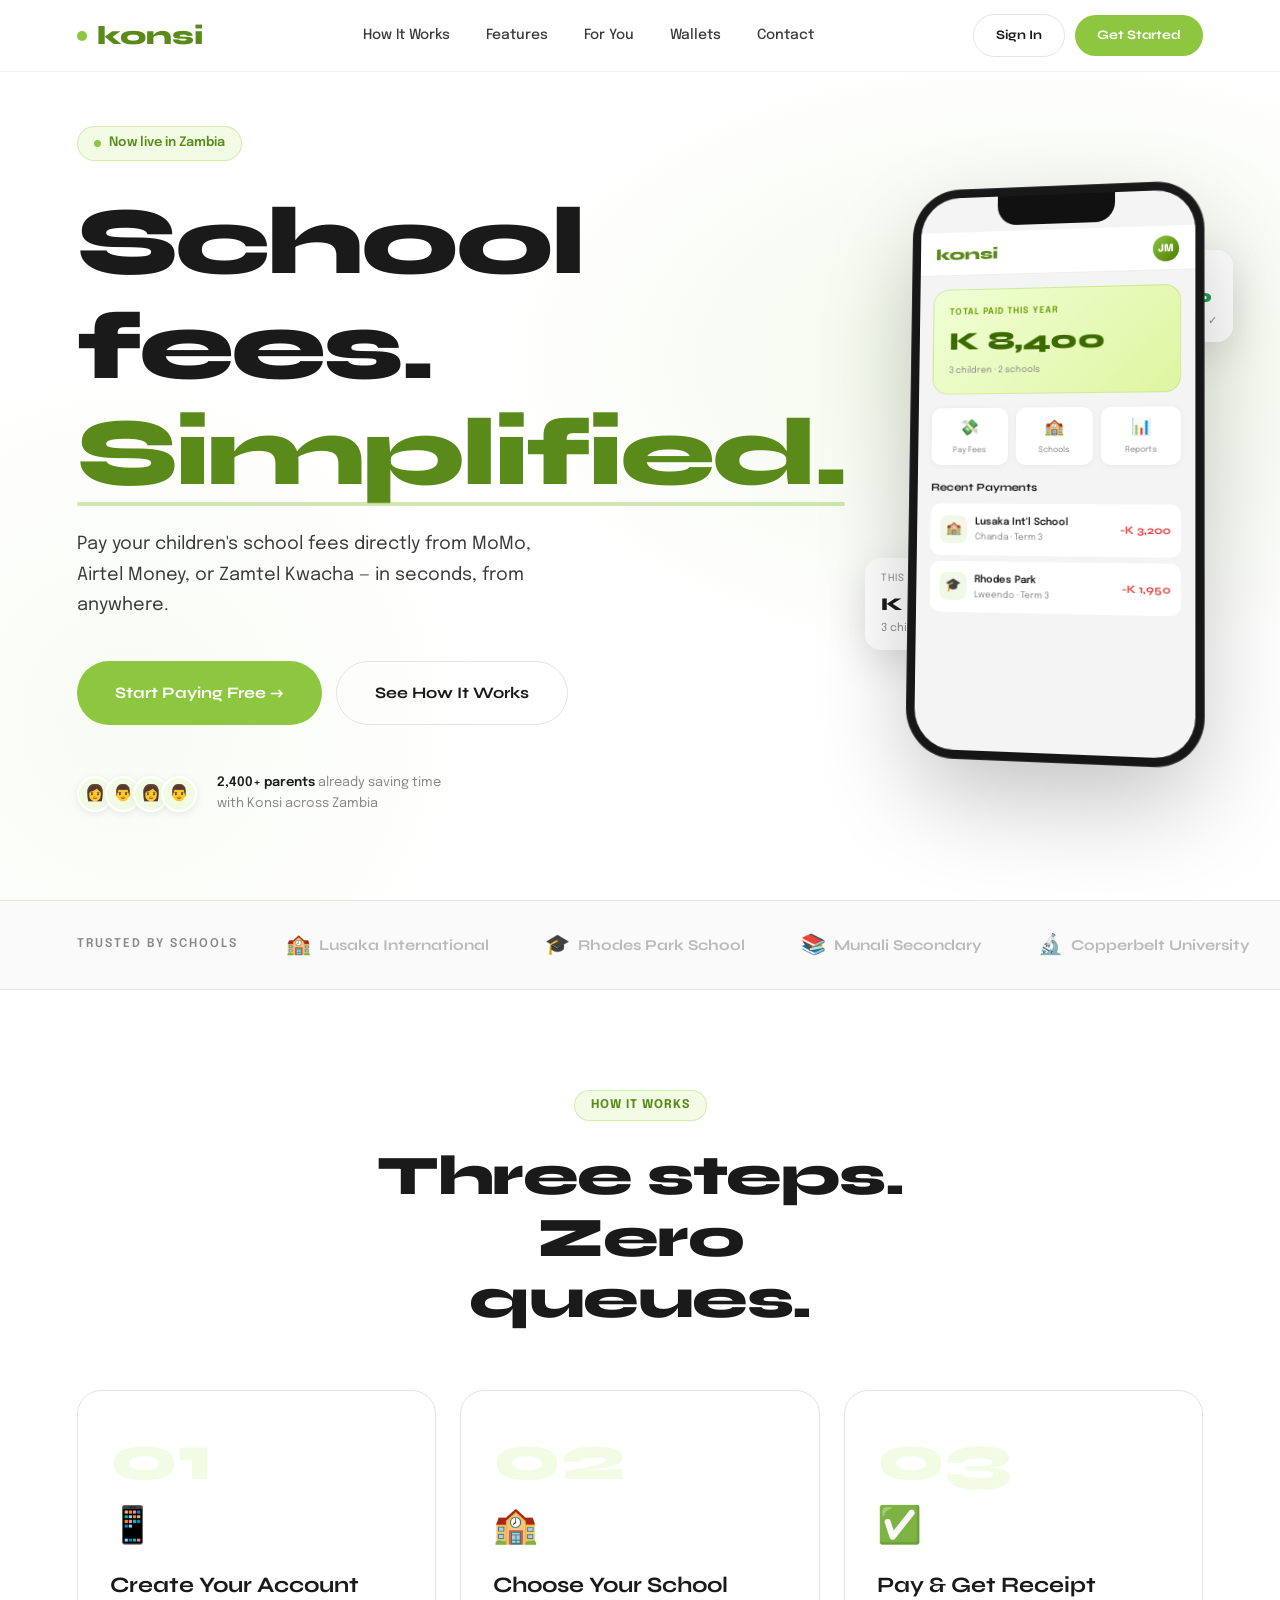
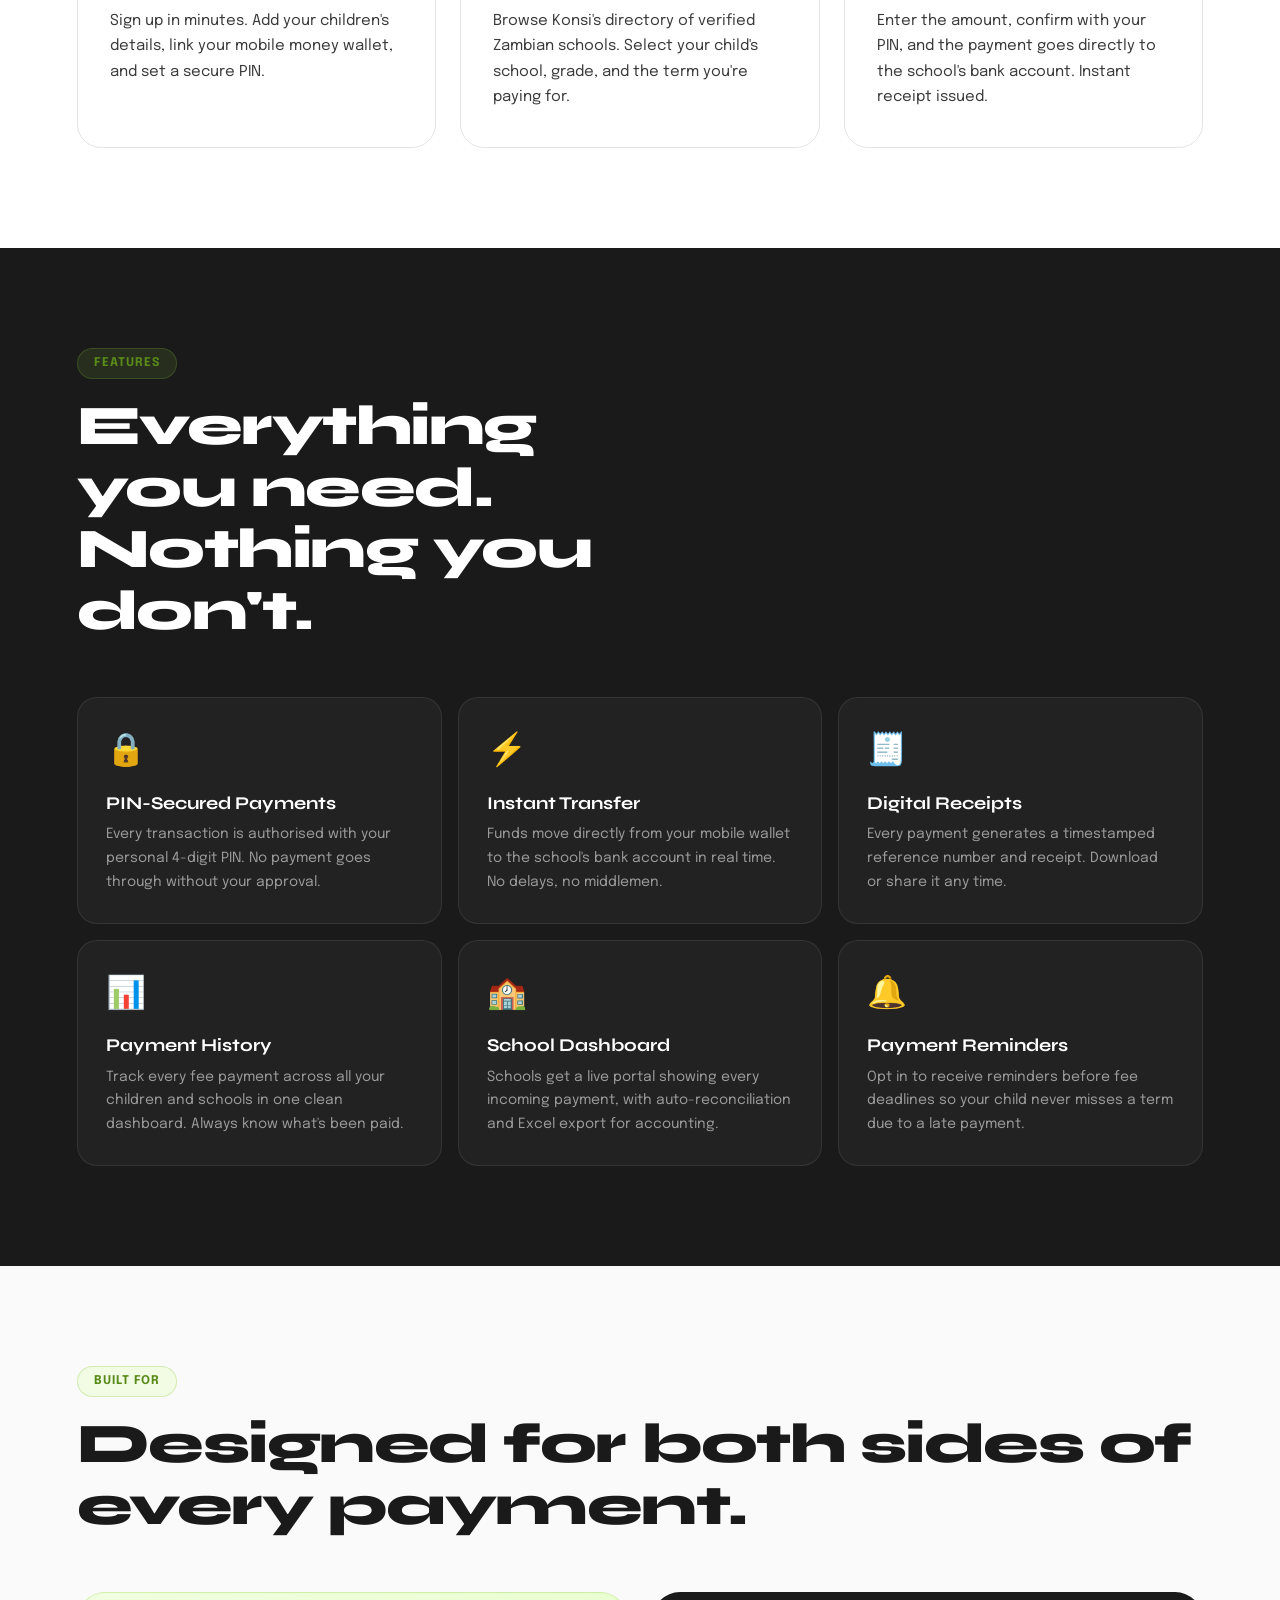
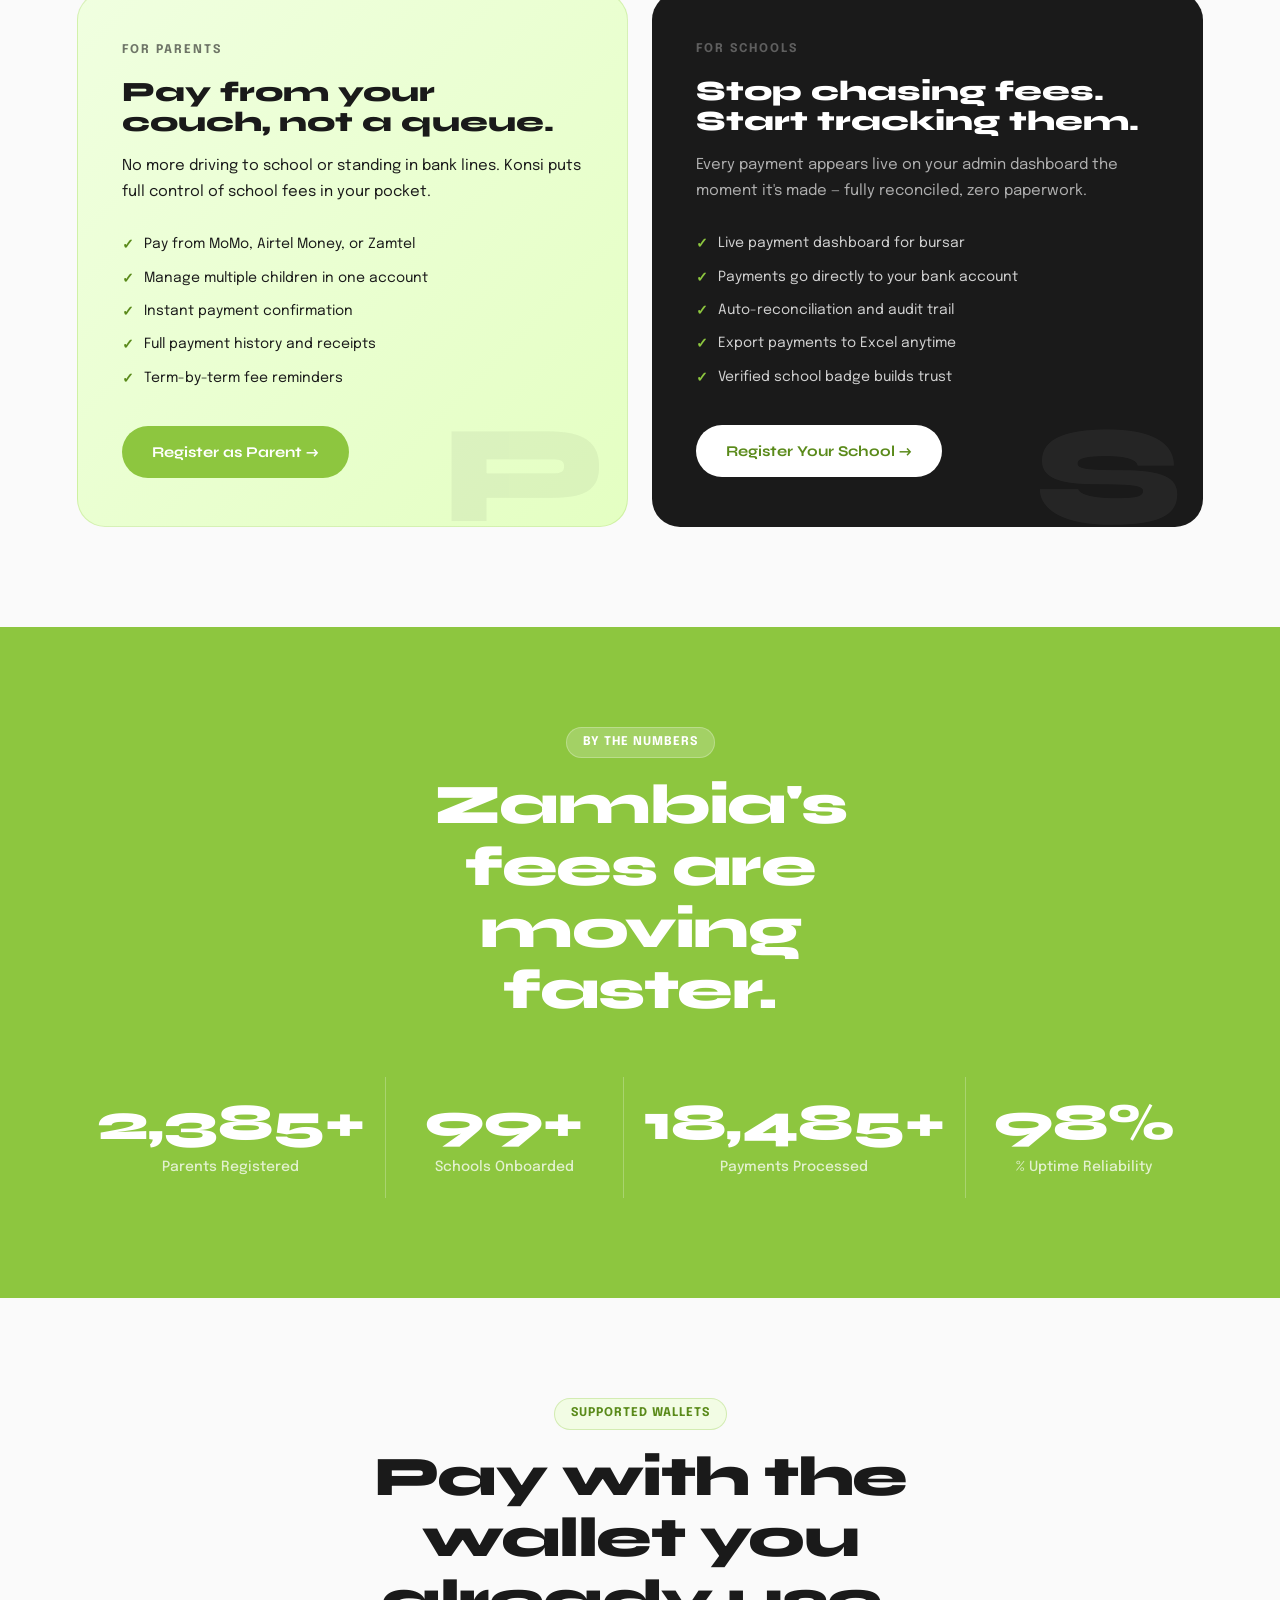
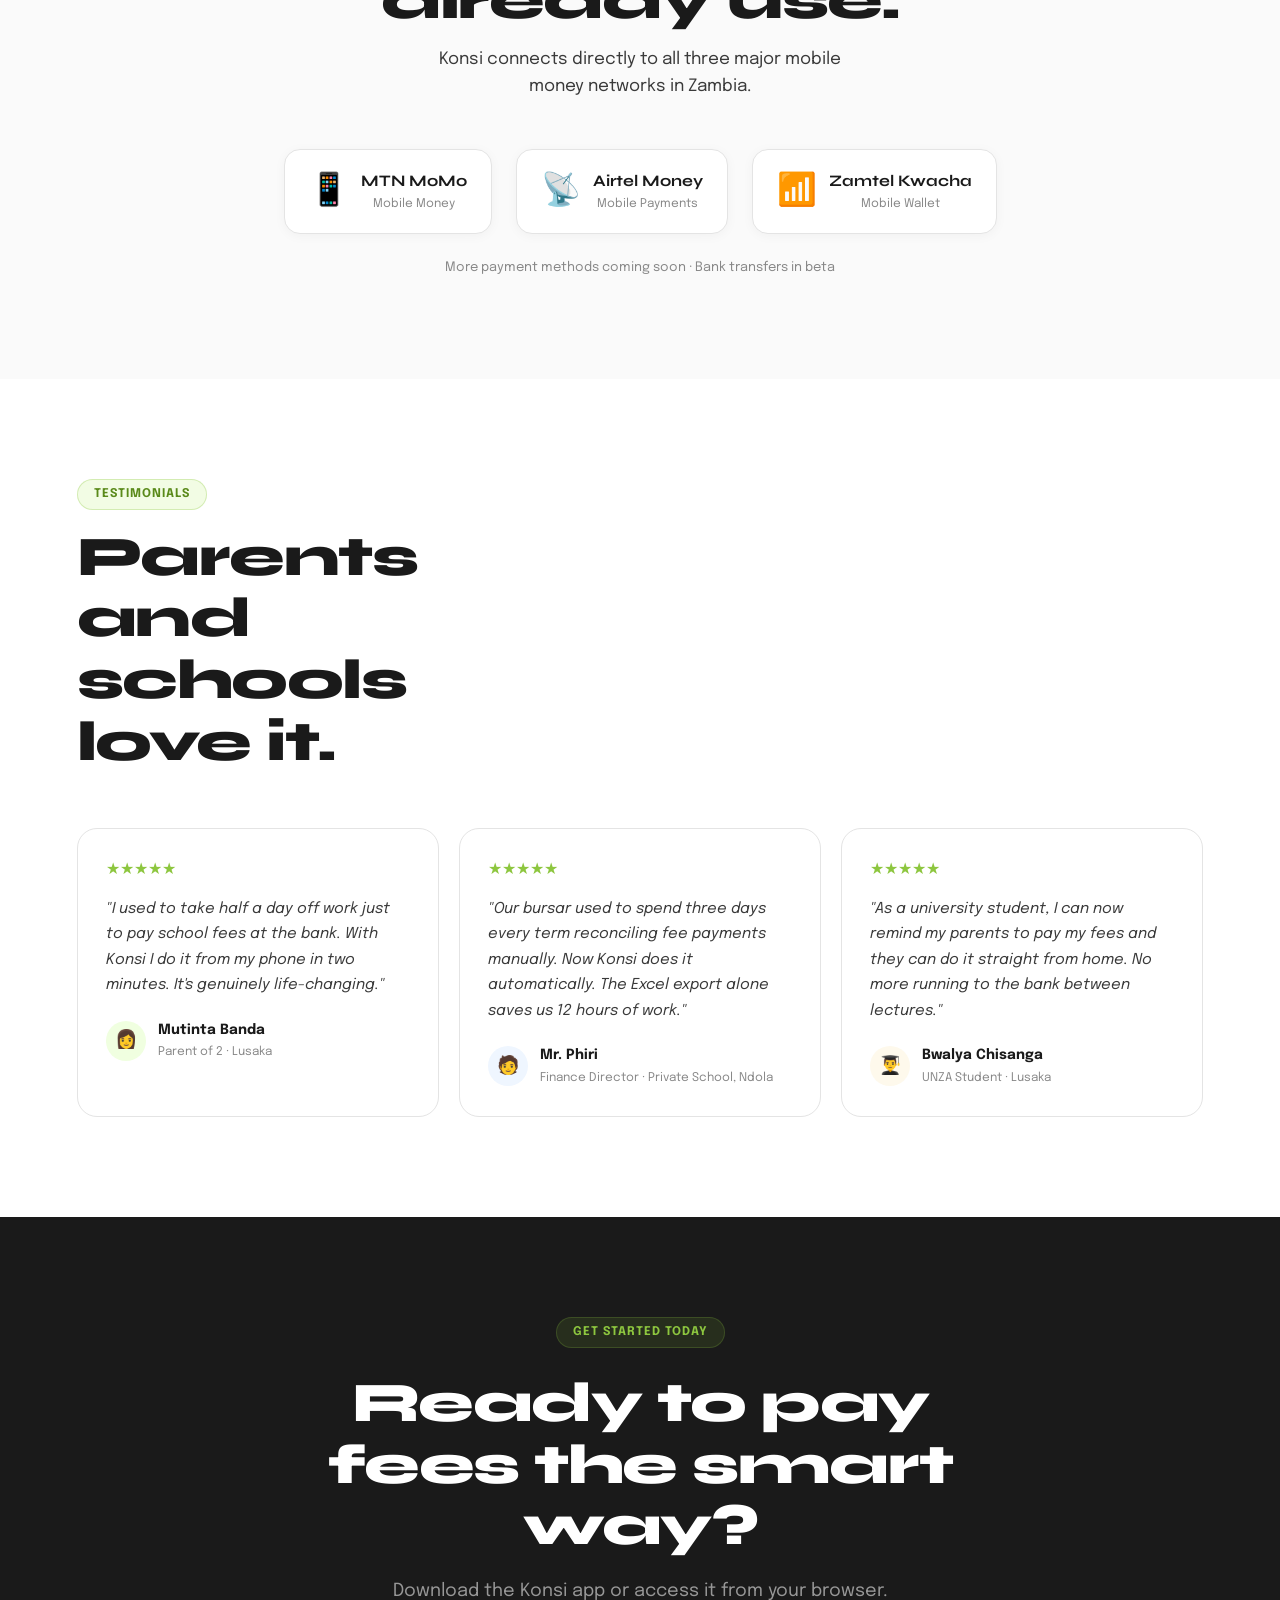
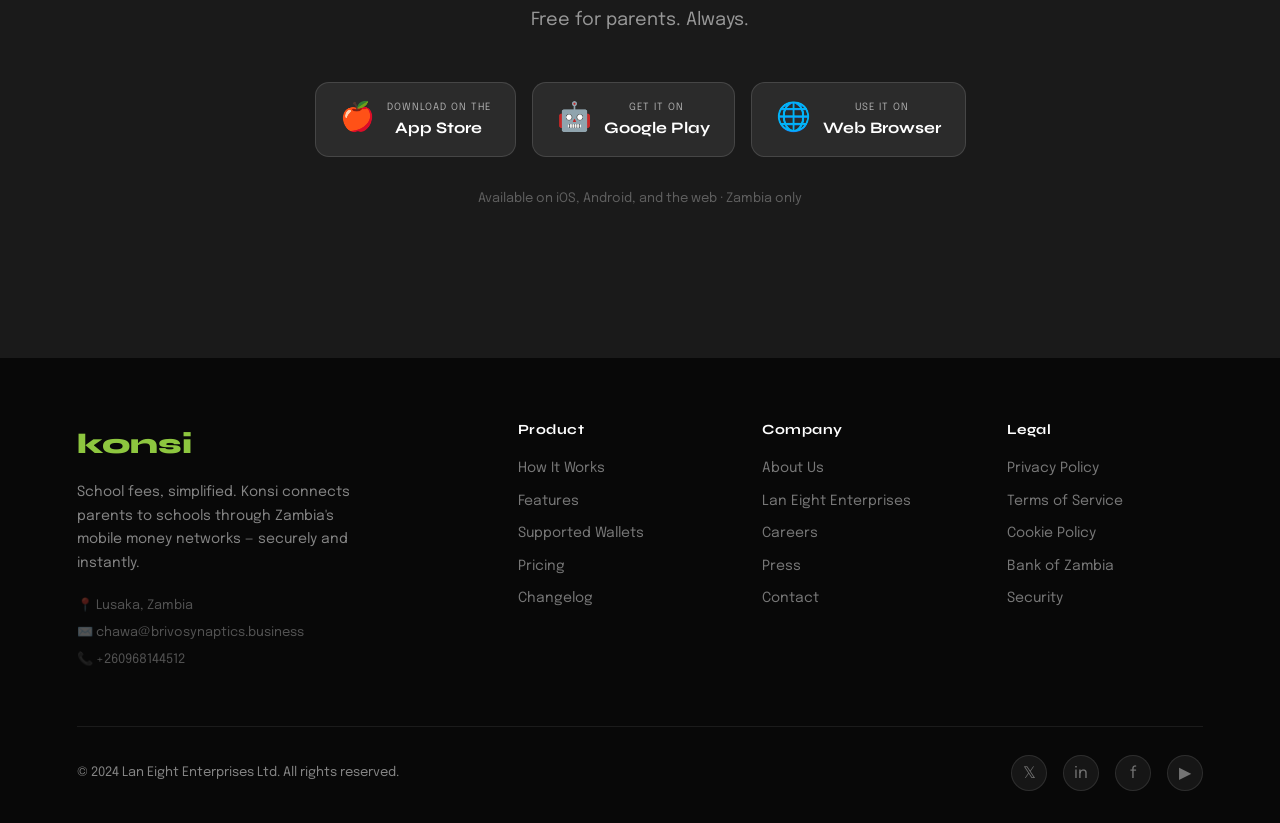
==== index.html @ 6989ddc1 "Add files via upload" ====
<!DOCTYPE html>
<html lang="en">
<head>
<meta charset="UTF-8">
<meta name="viewport" content="width=device-width, initial-scale=1.0">
<title>Konsi — School Fees Made Simple</title>
<link href="https://fonts.googleapis.com/css2?family=Syne:wght@400;500;600;700;800&family=Epilogue:ital,wght@0,300;0,400;0,500;0,600;1,300;1,400&display=swap" rel="stylesheet">
<style>
*, *::before, *::after { box-sizing: border-box; margin: 0; padding: 0; }

:root {
  --lime: #8DC63F;
  --lime-bright: #A8E044;
  --lime-dark: #5a8a1a;
  --lime-pale: #f2fce4;
  --black: #0c0c0c;
  --dark: #111;
  --ink: #1a1a1a;
  --body: #3a3a3a;
  --muted: #888;
  --border: #e4e4e4;
  --white: #ffffff;
  --off: #fafafa;
  --card: #ffffff;
}

html { scroll-behavior: smooth; }
body {
  font-family: 'Epilogue', sans-serif;
  color: var(--ink);
  background: var(--white);
  overflow-x: hidden;
  line-height: 1.6;
}

/* ── TYPOGRAPHY ── */
h1, h2, h3, h4, .display { font-family: 'Syne', sans-serif; line-height: 1.1; }
.display { font-size: clamp(52px, 8vw, 96px); font-weight: 800; letter-spacing: -3px; }
h2.section-title { font-size: clamp(36px, 5vw, 56px); font-weight: 800; letter-spacing: -1.5px; }
h3 { font-size: 22px; font-weight: 700; }

/* ── NAV ── */
nav {
  position: fixed; top: 0; left: 0; right: 0; z-index: 1000;
  display: flex; align-items: center; justify-content: space-between;
  padding: 0 6%; height: 72px;
  background: rgba(255,255,255,0.92);
  backdrop-filter: blur(20px);
  border-bottom: 1px solid rgba(0,0,0,0.06);
  transition: box-shadow 0.3s;
}
nav.scrolled { box-shadow: 0 2px 30px rgba(0,0,0,0.08); }
.nav-logo { font-family: 'Syne', sans-serif; font-size: 26px; font-weight: 800; color: var(--lime-dark); display: flex; align-items: center; gap: 10px; text-decoration: none; }
.nav-logo-dot { width: 10px; height: 10px; background: var(--lime); border-radius: 50%; display: inline-block; }
.nav-links { display: flex; align-items: center; gap: 36px; }
.nav-links a { font-size: 14px; font-weight: 500; color: var(--body); text-decoration: none; transition: color 0.2s; }
.nav-links a:hover { color: var(--lime-dark); }
.nav-cta {
  display: flex; gap: 10px; align-items: center;
}
.btn { display: inline-flex; align-items: center; gap: 8px; border-radius: 50px; font-family: 'Syne', sans-serif; font-weight: 700; cursor: pointer; transition: all 0.25s; text-decoration: none; border: none; }
.btn-sm { font-size: 13px; padding: 10px 22px; }
.btn-md { font-size: 15px; padding: 14px 30px; }
.btn-lg { font-size: 16px; padding: 18px 38px; }
.btn-lime { background: var(--lime); color: #fff; }
.btn-lime:hover { background: var(--lime-bright); transform: translateY(-2px); box-shadow: 0 8px 24px rgba(141,198,63,0.35); }
.btn-outline { background: transparent; color: var(--ink); border: 1.5px solid var(--border); }
.btn-outline:hover { border-color: var(--lime); color: var(--lime-dark); }
.btn-white { background: #fff; color: var(--lime-dark); }
.btn-white:hover { background: var(--lime-pale); transform: translateY(-2px); }
.hamburger { display: none; flex-direction: column; gap: 5px; cursor: pointer; padding: 4px; }
.hamburger span { width: 24px; height: 2px; background: var(--ink); border-radius: 2px; transition: all 0.3s; }

/* ── HERO ── */
.hero {
  min-height: 100vh;
  display: flex; flex-direction: column; justify-content: center;
  padding: 120px 6% 80px;
  position: relative; overflow: hidden;
  background: var(--white);
}
.hero-bg {
  position: absolute; inset: 0; z-index: 0;
  background:
    radial-gradient(ellipse 60% 50% at 80% 40%, rgba(141,198,63,0.12) 0%, transparent 70%),
    radial-gradient(ellipse 40% 60% at 10% 80%, rgba(141,198,63,0.06) 0%, transparent 70%);
}
.hero-grid {
  display: grid; grid-template-columns: 1fr 1fr;
  gap: 60px; align-items: center;
  position: relative; z-index: 1;
  max-width: 1280px; margin: 0 auto; width: 100%;
}
.hero-badge {
  display: inline-flex; align-items: center; gap: 8px;
  background: var(--lime-pale); border: 1px solid rgba(141,198,63,0.3);
  color: var(--lime-dark); border-radius: 50px; padding: 6px 16px;
  font-size: 13px; font-weight: 600; margin-bottom: 28px;
  animation: fadeUp 0.6s ease both;
}
.hero-badge .dot { width: 7px; height: 7px; background: var(--lime); border-radius: 50%; animation: pulse-dot 1.5s ease-in-out infinite; }
@keyframes pulse-dot { 0%,100%{opacity:1;transform:scale(1)} 50%{opacity:0.5;transform:scale(0.7)} }
.hero h1 {
  animation: fadeUp 0.6s 0.1s ease both;
  margin-bottom: 24px;
}
.hero h1 em { font-style: normal; color: var(--lime-dark); position: relative; }
.hero h1 em::after {
  content: ''; position: absolute; bottom: 4px; left: 0; right: 0; height: 4px;
  background: var(--lime); border-radius: 4px; opacity: 0.4;
}
.hero-sub {
  font-size: 18px; color: var(--body); line-height: 1.7;
  max-width: 460px; margin-bottom: 40px;
  animation: fadeUp 0.6s 0.2s ease both;
}
.hero-actions { display: flex; gap: 14px; flex-wrap: wrap; animation: fadeUp 0.6s 0.3s ease both; }
.hero-trust {
  margin-top: 48px; display: flex; align-items: center; gap: 20px;
  animation: fadeUp 0.6s 0.4s ease both;
}
.trust-avatars { display: flex; }
.trust-avatars span {
  width: 36px; height: 36px; border-radius: 50%; border: 2.5px solid #fff;
  background: var(--lime-pale); display: flex; align-items: center; justify-content: center;
  font-size: 16px; margin-left: -8px; box-shadow: 0 2px 8px rgba(0,0,0,0.08);
}
.trust-avatars span:first-child { margin-left: 0; }
.trust-text { font-size: 13px; color: var(--muted); }
.trust-text strong { color: var(--ink); font-weight: 600; }

/* Hero Phone Mockup */
.hero-visual { position: relative; display: flex; justify-content: center; align-items: center; animation: fadeUp 0.7s 0.2s ease both; }
.phone-frame {
  width: 280px; height: 560px;
  background: var(--dark);
  border-radius: 40px;
  box-shadow: 0 40px 100px rgba(0,0,0,0.25), 0 0 0 8px #1a1a1a, 0 0 0 9px #333;
  overflow: hidden; position: relative;
  transform: perspective(1000px) rotateY(-8deg) rotateX(3deg);
  transition: transform 0.4s ease;
}
.phone-frame:hover { transform: perspective(1000px) rotateY(-4deg) rotateX(1deg); }
.phone-notch {
  position: absolute; top: 0; left: 50%; transform: translateX(-50%);
  width: 120px; height: 30px; background: var(--dark);
  border-radius: 0 0 20px 20px; z-index: 10;
}
.phone-screen {
  width: 100%; height: 100%;
  background: #f4f4f4;
  display: flex; flex-direction: column;
  padding-top: 36px;
}
.ps-topbar {
  background: #fff; padding: 10px 16px 8px;
  display: flex; justify-content: space-between; align-items: center;
  border-bottom: 1px solid #eee;
}
.ps-logo { font-family: 'Syne', sans-serif; font-size: 16px; font-weight: 800; color: var(--lime-dark); }
.ps-avatar { width: 26px; height: 26px; border-radius: 50%; background: linear-gradient(135deg, var(--lime), #4a7a00); display: flex; align-items: center; justify-content: center; font-size: 10px; font-weight: 800; color: #fff; }
.ps-content { flex: 1; padding: 14px 14px 0; overflow: hidden; }
.ps-hero-card {
  background: linear-gradient(135deg, #f0ffd6, #dff5a0);
  border: 1px solid rgba(141,198,63,0.3);
  border-radius: 16px; padding: 16px; margin-bottom: 14px;
}
.ps-label { font-size: 9px; color: #6a9a00; text-transform: uppercase; letter-spacing: 1px; font-weight: 600; }
.ps-amount { font-family: 'Syne', sans-serif; font-size: 26px; font-weight: 800; color: #3a6a00; margin: 2px 0; }
.ps-sub { font-size: 9px; color: #888; }
.ps-grid { display: grid; grid-template-columns: repeat(3,1fr); gap: 8px; margin-bottom: 14px; }
.ps-action { background: #fff; border-radius: 10px; padding: 8px 4px; text-align: center; box-shadow: 0 1px 6px rgba(0,0,0,0.05); }
.ps-action .a-icon { font-size: 16px; }
.ps-action .a-lbl { font-size: 8px; color: #888; margin-top: 3px; display: block; }
.ps-recent-title { font-family: 'Syne', sans-serif; font-size: 11px; font-weight: 700; margin-bottom: 8px; }
.ps-txn { display: flex; align-items: center; gap: 8px; background: #fff; border-radius: 10px; padding: 10px; margin-bottom: 6px; }
.ps-txn-ico { width: 28px; height: 28px; border-radius: 8px; background: rgba(141,198,63,0.12); display: flex; align-items: center; justify-content: center; font-size: 13px; flex-shrink: 0; }
.ps-txn-body { flex: 1; }
.ps-txn-name { font-size: 10px; font-weight: 600; }
.ps-txn-sub { font-size: 9px; color: #888; margin-top: 1px; }
.ps-txn-amt { font-family: 'Syne', sans-serif; font-size: 11px; font-weight: 700; color: var(--red, #e53e3e); }
/* Floating cards */
.float-card {
  position: absolute; background: #fff;
  border-radius: 16px; padding: 12px 16px;
  box-shadow: 0 12px 40px rgba(0,0,0,0.12);
  animation: float 3s ease-in-out infinite;
}
.float-card.c1 { top: 60px; right: -30px; animation-delay: 0s; }
.float-card.c2 { bottom: 100px; left: -40px; animation-delay: 1.5s; }
@keyframes float { 0%,100%{transform:translateY(0)} 50%{transform:translateY(-10px)} }
.fc-label { font-size: 10px; color: var(--muted); text-transform: uppercase; letter-spacing: 1px; margin-bottom: 4px; }
.fc-val { font-family: 'Syne', sans-serif; font-size: 18px; font-weight: 800; }
.fc-val.green { color: #16a34a; }
.fc-sub { font-size: 11px; color: var(--muted); margin-top: 2px; }

@keyframes fadeUp { from{opacity:0;transform:translateY(24px)} to{opacity:1;transform:translateY(0)} }

/* ── LOGOS STRIP ── */
.logos-strip {
  background: var(--off); border-top: 1px solid var(--border); border-bottom: 1px solid var(--border);
  padding: 28px 6%;
  display: flex; align-items: center; gap: 0; overflow: hidden;
}
.logos-label { font-size: 12px; color: var(--muted); text-transform: uppercase; letter-spacing: 2px; font-weight: 600; white-space: nowrap; margin-right: 48px; flex-shrink: 0; }
.logos-track { display: flex; align-items: center; gap: 56px; animation: marquee 18s linear infinite; white-space: nowrap; }
@keyframes marquee { from{transform:translateX(0)} to{transform:translateX(-50%)} }
.logo-item { display: flex; align-items: center; gap: 8px; font-family: 'Syne', sans-serif; font-weight: 700; font-size: 15px; color: #bbb; white-space: nowrap; }
.logo-item span { font-size: 20px; }

/* ── SECTIONS ── */
section { padding: 100px 6%; }
.section-inner { max-width: 1280px; margin: 0 auto; }
.section-tag {
  display: inline-block; background: var(--lime-pale);
  border: 1px solid rgba(141,198,63,0.3);
  color: var(--lime-dark); border-radius: 50px;
  padding: 5px 16px; font-size: 12px; font-weight: 700;
  letter-spacing: 1px; text-transform: uppercase; margin-bottom: 16px;
}

/* ── HOW IT WORKS ── */
.how-grid { display: grid; grid-template-columns: repeat(3,1fr); gap: 24px; margin-top: 60px; }
.how-card {
  background: var(--white); border: 1.5px solid var(--border);
  border-radius: 24px; padding: 36px 32px;
  position: relative; overflow: hidden;
  transition: all 0.3s; cursor: default;
}
.how-card::before {
  content: ''; position: absolute; top: 0; left: 0; right: 0; height: 4px;
  background: var(--lime); transform: scaleX(0); transform-origin: left;
  transition: transform 0.3s;
}
.how-card:hover { border-color: var(--lime); box-shadow: 0 16px 48px rgba(141,198,63,0.12); transform: translateY(-4px); }
.how-card:hover::before { transform: scaleX(1); }
.how-num {
  font-family: 'Syne', sans-serif; font-size: 64px; font-weight: 800;
  color: var(--lime-pale); line-height: 1; margin-bottom: 8px;
  transition: color 0.3s;
}
.how-card:hover .how-num { color: rgba(141,198,63,0.25); }
.how-icon { font-size: 36px; margin-bottom: 16px; }
.how-card h3 { margin-bottom: 12px; }
.how-card p { font-size: 15px; color: var(--body); line-height: 1.7; }

/* ── FEATURES ── */
#features { background: var(--ink); }
#features .section-tag { background: rgba(141,198,63,0.12); border-color: rgba(141,198,63,0.2); }
#features h2 { color: #fff; }
.feat-grid { display: grid; grid-template-columns: repeat(3,1fr); gap: 16px; margin-top: 56px; }
.feat-card {
  background: rgba(255,255,255,0.04); border: 1px solid rgba(255,255,255,0.08);
  border-radius: 20px; padding: 28px;
  transition: all 0.3s;
}
.feat-card:hover { background: rgba(255,255,255,0.07); border-color: rgba(141,198,63,0.3); transform: translateY(-4px); }
.feat-icon { font-size: 32px; margin-bottom: 16px; }
.feat-card h3 { color: #fff; font-size: 18px; margin-bottom: 10px; }
.feat-card p { font-size: 14px; color: rgba(255,255,255,0.55); line-height: 1.7; }

/* ── FOR WHO ── */
.for-grid { display: grid; grid-template-columns: 1fr 1fr; gap: 24px; margin-top: 56px; }
.for-card {
  border-radius: 28px; padding: 48px 44px; position: relative; overflow: hidden;
}
.for-card.parents {
  background: linear-gradient(135deg, #f0ffe0, #e4ffc2);
  border: 1.5px solid rgba(141,198,63,0.25);
}
.for-card.schools {
  background: var(--ink); color: #fff;
}
.for-card .for-eyebrow { font-size: 12px; font-weight: 700; text-transform: uppercase; letter-spacing: 2px; margin-bottom: 16px; opacity: 0.6; }
.for-card h3 { font-size: 28px; font-weight: 800; margin-bottom: 16px; }
.for-card.schools h3 { color: #fff; }
.for-card p { font-size: 15px; line-height: 1.7; margin-bottom: 28px; }
.for-card.schools p { color: rgba(255,255,255,0.65); }
.checklist { list-style: none; display: flex; flex-direction: column; gap: 10px; margin-bottom: 36px; }
.checklist li { display: flex; align-items: flex-start; gap: 10px; font-size: 14px; }
.checklist li::before { content: '✓'; color: var(--lime-dark); font-weight: 800; font-size: 14px; flex-shrink: 0; margin-top: 1px; }
.for-card.schools .checklist li { color: rgba(255,255,255,0.8); }
.for-card.schools .checklist li::before { color: var(--lime); }
.for-bg-num {
  position: absolute; bottom: -20px; right: 20px;
  font-family: 'Syne', sans-serif; font-size: 140px; font-weight: 800;
  opacity: 0.05; line-height: 1; pointer-events: none; user-select: none;
}
.for-card.schools .for-bg-num { color: #fff; }

/* ── STATS ── */
#stats { background: var(--lime); }
.stats-grid { display: grid; grid-template-columns: repeat(4,1fr); gap: 0; margin-top: 56px; }
.stat-item {
  text-align: center; padding: 20px;
  border-right: 1px solid rgba(255,255,255,0.25);
}
.stat-item:last-child { border-right: none; }
.stat-num { font-family: 'Syne', sans-serif; font-size: clamp(36px, 4vw, 52px); font-weight: 800; color: #fff; line-height: 1; margin-bottom: 8px; }
.stat-lbl { font-size: 14px; color: rgba(255,255,255,0.75); font-weight: 500; }
#stats h2 { color: #fff; }
#stats .section-tag { background: rgba(255,255,255,0.2); color: #fff; border-color: rgba(255,255,255,0.25); }

/* ── TESTIMONIALS ── */
.testimonials-grid { display: grid; grid-template-columns: repeat(3,1fr); gap: 20px; margin-top: 56px; }
.test-card {
  background: var(--white); border: 1.5px solid var(--border);
  border-radius: 20px; padding: 28px;
  transition: all 0.3s;
}
.test-card:hover { border-color: var(--lime); box-shadow: 0 12px 32px rgba(141,198,63,0.1); }
.test-stars { color: var(--lime); font-size: 16px; margin-bottom: 14px; }
.test-quote { font-size: 15px; color: var(--body); line-height: 1.7; margin-bottom: 20px; font-style: italic; }
.test-author { display: flex; align-items: center; gap: 12px; }
.test-avatar { width: 40px; height: 40px; border-radius: 50%; display: flex; align-items: center; justify-content: center; font-size: 18px; flex-shrink: 0; }
.test-name { font-weight: 700; font-size: 14px; }
.test-role { font-size: 12px; color: var(--muted); margin-top: 2px; }

/* ── WALLETS ── */
#wallets { background: var(--off); }
.wallet-strip { display: flex; justify-content: center; gap: 24px; flex-wrap: wrap; margin-top: 48px; }
.wallet-pill {
  display: flex; align-items: center; gap: 12px;
  background: #fff; border: 1.5px solid var(--border);
  border-radius: 16px; padding: 16px 24px;
  transition: all 0.3s; cursor: default;
  box-shadow: 0 2px 12px rgba(0,0,0,0.04);
}
.wallet-pill:hover { border-color: var(--lime); transform: translateY(-3px); box-shadow: 0 8px 24px rgba(141,198,63,0.12); }
.wallet-pill .w-icon { font-size: 32px; }
.wallet-pill .w-name { font-family: 'Syne', sans-serif; font-weight: 700; font-size: 16px; }
.wallet-pill .w-sub { font-size: 12px; color: var(--muted); margin-top: 2px; }

/* ── CTA SECTION ── */
#cta { background: var(--ink); padding: 100px 6%; text-align: center; }
#cta h2 { color: #fff; max-width: 700px; margin: 0 auto 20px; }
#cta p { font-size: 18px; color: rgba(255,255,255,0.55); max-width: 500px; margin: 0 auto 48px; }
.cta-buttons { display: flex; gap: 16px; justify-content: center; flex-wrap: wrap; }
.app-store-btn {
  display: flex; align-items: center; gap: 12px;
  background: rgba(255,255,255,0.08); border: 1px solid rgba(255,255,255,0.12);
  border-radius: 14px; padding: 14px 24px; cursor: pointer;
  transition: all 0.25s; text-decoration: none; color: #fff;
}
.app-store-btn:hover { background: rgba(255,255,255,0.14); border-color: rgba(141,198,63,0.4); transform: translateY(-2px); }
.app-store-btn .asb-icon { font-size: 28px; }
.app-store-btn .asb-text .asb-top { font-size: 10px; opacity: 0.6; text-transform: uppercase; letter-spacing: 1px; }
.app-store-btn .asb-text .asb-name { font-family: 'Syne', sans-serif; font-size: 16px; font-weight: 700; }

/* ── FOOTER ── */
footer {
  background: #080808; color: rgba(255,255,255,0.5);
  padding: 64px 6% 32px;
}
.footer-top { display: grid; grid-template-columns: 2fr 1fr 1fr 1fr; gap: 48px; margin-bottom: 56px; }
.footer-brand .f-logo { font-family: 'Syne', sans-serif; font-size: 28px; font-weight: 800; color: var(--lime); margin-bottom: 14px; }
.footer-brand p { font-size: 14px; line-height: 1.7; max-width: 280px; }
.footer-col h4 { font-family: 'Syne', sans-serif; font-size: 14px; font-weight: 700; color: #fff; margin-bottom: 20px; letter-spacing: 0.5px; }
.footer-col a { display: block; font-size: 14px; color: rgba(255,255,255,0.45); text-decoration: none; margin-bottom: 10px; transition: color 0.2s; }
.footer-col a:hover { color: var(--lime); }
.footer-bottom { border-top: 1px solid rgba(255,255,255,0.08); padding-top: 28px; display: flex; justify-content: space-between; align-items: center; font-size: 13px; }
.footer-bottom a { color: rgba(255,255,255,0.4); text-decoration: none; }
.footer-bottom a:hover { color: var(--lime); }
.footer-socials { display: flex; gap: 16px; }
.social-btn {
  width: 36px; height: 36px; border-radius: 50%; background: rgba(255,255,255,0.06);
  border: 1px solid rgba(255,255,255,0.1); display: flex; align-items: center; justify-content: center;
  font-size: 16px; cursor: pointer; transition: all 0.2s; text-decoration: none; color: inherit;
}
.social-btn:hover { background: rgba(141,198,63,0.15); border-color: rgba(141,198,63,0.3); }

/* ── SCROLL ANIMATIONS ── */
.reveal { opacity: 0; transform: translateY(32px); transition: opacity 0.7s ease, transform 0.7s ease; }
.reveal.visible { opacity: 1; transform: translateY(0); }
.reveal-delay-1 { transition-delay: 0.1s; }
.reveal-delay-2 { transition-delay: 0.2s; }
.reveal-delay-3 { transition-delay: 0.3s; }
.reveal-delay-4 { transition-delay: 0.4s; }
.reveal-delay-5 { transition-delay: 0.5s; }

/* ── MOBILE MENU ── */
.mobile-menu {
  position: fixed; inset: 0; z-index: 999;
  background: rgba(255,255,255,0.98); backdrop-filter: blur(20px);
  display: flex; flex-direction: column;
  padding: 100px 8% 48px;
  transform: translateX(100%); transition: transform 0.3s ease;
}
.mobile-menu.open { transform: translateX(0); }
.mobile-menu a { font-family: 'Syne', sans-serif; font-size: 28px; font-weight: 700; color: var(--ink); text-decoration: none; padding: 14px 0; border-bottom: 1px solid var(--border); display: block; transition: color 0.2s; }
.mobile-menu a:hover { color: var(--lime-dark); }
.mobile-menu .mobile-cta { margin-top: 32px; }

/* ── RESPONSIVE ── */
@media (max-width: 1024px) {
  .stats-grid { grid-template-columns: repeat(2,1fr); }
  .stat-item:nth-child(2) { border-right: none; }
  .feat-grid { grid-template-columns: repeat(2,1fr); }
  .testimonials-grid { grid-template-columns: 1fr 1fr; }
  .testimonials-grid .test-card:last-child { display: none; }
  .footer-top { grid-template-columns: 1fr 1fr; }
}

@media (max-width: 768px) {
  nav { padding: 0 5%; }
  .nav-links { display: none; }
  .nav-cta { display: none; }
  .hamburger { display: flex; }
  .hero { padding: 100px 5% 60px; }
  .hero-grid { grid-template-columns: 1fr; gap: 48px; }
  .hero-visual { order: -1; }
  .phone-frame { width: 220px; height: 440px; transform: none; }
  .float-card { display: none; }
  section { padding: 72px 5%; }
  .how-grid { grid-template-columns: 1fr; gap: 16px; }
  .for-grid { grid-template-columns: 1fr; }
  .feat-grid { grid-template-columns: 1fr; }
  .testimonials-grid { grid-template-columns: 1fr; }
  .testimonials-grid .test-card:last-child { display: block; }
  .stats-grid { grid-template-columns: repeat(2,1fr); }
  .footer-top { grid-template-columns: 1fr; gap: 32px; }
  .footer-bottom { flex-direction: column; gap: 16px; text-align: center; }
  .cta-buttons { flex-direction: column; align-items: center; }
}
</style>
</head>
<body>

<!-- NAV -->
<nav id="navbar">
  <a href="#" class="nav-logo"><span class="nav-logo-dot"></span>konsi</a>
  <div class="nav-links">
    <a href="#how">How It Works</a>
    <a href="#features">Features</a>
    <a href="#for-you">For You</a>
    <a href="#wallets">Wallets</a>
    <a href="#contact">Contact</a>
  </div>
  <div class="nav-cta">
    <a href="#" class="btn btn-outline btn-sm">Sign In</a>
    <a href="#cta" class="btn btn-lime btn-sm">Get Started</a>
  </div>
  <div class="hamburger" id="hamburger" onclick="toggleMenu()">
    <span></span><span></span><span></span>
  </div>
</nav>

<!-- MOBILE MENU -->
<div class="mobile-menu" id="mobileMenu">
  <a href="#how" onclick="toggleMenu()">How It Works</a>
  <a href="#features" onclick="toggleMenu()">Features</a>
  <a href="#for-you" onclick="toggleMenu()">For You</a>
  <a href="#wallets" onclick="toggleMenu()">Wallets</a>
  <a href="#contact" onclick="toggleMenu()">Contact</a>
  <div class="mobile-cta">
    <a href="#cta" class="btn btn-lime btn-lg" onclick="toggleMenu()" style="width:100%;justify-content:center;">Get Started →</a>
  </div>
</div>

<!-- HERO -->
<section class="hero" id="home">
  <div class="hero-bg"></div>
  <div class="hero-grid">
    <div class="hero-content">
      <div class="hero-badge"><span class="dot"></span> Now live in Zambia</div>
      <h1 class="display">School fees.<br><em>Simplified.</em></h1>
      <p class="hero-sub">Pay your children's school fees directly from MoMo, Airtel Money, or Zamtel Kwacha — in seconds, from anywhere.</p>
      <div class="hero-actions">
        <a href="#cta" class="btn btn-lime btn-lg">Start Paying Free →</a>
        <a href="#how" class="btn btn-outline btn-lg">See How It Works</a>
      </div>
      <div class="hero-trust">
        <div class="trust-avatars">
          <span>👩</span><span>👨</span><span>👩</span><span>👨</span>
        </div>
        <div class="trust-text">
          <strong>2,400+ parents</strong> already saving time<br>with Konsi across Zambia
        </div>
      </div>
    </div>

    <div class="hero-visual">
      <!-- Floating cards -->
      <div class="float-card c1">
        <div class="fc-label">Just Received</div>
        <div class="fc-val green">K 2,800</div>
        <div class="fc-sub">Lusaka Int'l School ✓</div>
      </div>
      <div class="float-card c2">
        <div class="fc-label">This Term</div>
        <div class="fc-val">K 8,400</div>
        <div class="fc-sub">3 children · 2 schools</div>
      </div>

      <!-- Phone mockup -->
      <div class="phone-frame">
        <div class="phone-notch"></div>
        <div class="phone-screen">
          <div class="ps-topbar">
            <div class="ps-logo">konsi</div>
            <div class="ps-avatar">JM</div>
          </div>
          <div class="ps-content">
            <div class="ps-hero-card">
              <div class="ps-label">Total Paid This Year</div>
              <div class="ps-amount">K 8,400</div>
              <div class="ps-sub">3 children · 2 schools</div>
            </div>
            <div class="ps-grid">
              <div class="ps-action"><div class="a-icon">💸</div><span class="a-lbl">Pay Fees</span></div>
              <div class="ps-action"><div class="a-icon">🏫</div><span class="a-lbl">Schools</span></div>
              <div class="ps-action"><div class="a-icon">📊</div><span class="a-lbl">Reports</span></div>
            </div>
            <div class="ps-recent-title">Recent Payments</div>
            <div class="ps-txn">
              <div class="ps-txn-ico">🏫</div>
              <div class="ps-txn-body">
                <div class="ps-txn-name">Lusaka Int'l School</div>
                <div class="ps-txn-sub">Chanda · Term 3</div>
              </div>
              <div class="ps-txn-amt">-K 3,200</div>
            </div>
            <div class="ps-txn">
              <div class="ps-txn-ico">🎓</div>
              <div class="ps-txn-body">
                <div class="ps-txn-name">Rhodes Park</div>
                <div class="ps-txn-sub">Lweendo · Term 3</div>
              </div>
              <div class="ps-txn-amt">-K 1,950</div>
            </div>
          </div>
        </div>
      </div>
    </div>
  </div>
</section>

<!-- LOGOS STRIP -->
<div class="logos-strip">
  <div class="logos-label">Trusted by schools</div>
  <div class="logos-track">
    <div class="logo-item"><span>🏫</span> Lusaka International</div>
    <div class="logo-item"><span>🎓</span> Rhodes Park School</div>
    <div class="logo-item"><span>📚</span> Munali Secondary</div>
    <div class="logo-item"><span>🔬</span> Copperbelt University</div>
    <div class="logo-item"><span>🏛</span> University of Zambia</div>
    <div class="logo-item"><span>🌟</span> Kabulonga Girls</div>
    <!-- duplicate for seamless loop -->
    <div class="logo-item"><span>🏫</span> Lusaka International</div>
    <div class="logo-item"><span>🎓</span> Rhodes Park School</div>
    <div class="logo-item"><span>📚</span> Munali Secondary</div>
    <div class="logo-item"><span>🔬</span> Copperbelt University</div>
    <div class="logo-item"><span>🏛</span> University of Zambia</div>
    <div class="logo-item"><span>🌟</span> Kabulonga Girls</div>
  </div>
</div>

<!-- HOW IT WORKS -->
<section id="how">
  <div class="section-inner">
    <div class="reveal" style="text-align:center;margin-bottom:8px;">
      <span class="section-tag">How It Works</span>
    </div>
    <h2 class="section-title reveal" style="text-align:center;max-width:560px;margin:0 auto;">Three steps. Zero queues.</h2>
    <div class="how-grid">
      <div class="how-card reveal reveal-delay-1">
        <div class="how-num">01</div>
        <div class="how-icon">📱</div>
        <h3>Create Your Account</h3>
        <p>Sign up in minutes. Add your children's details, link your mobile money wallet, and set a secure PIN.</p>
      </div>
      <div class="how-card reveal reveal-delay-2">
        <div class="how-num">02</div>
        <div class="how-icon">🏫</div>
        <h3>Choose Your School</h3>
        <p>Browse Konsi's directory of verified Zambian schools. Select your child's school, grade, and the term you're paying for.</p>
      </div>
      <div class="how-card reveal reveal-delay-3">
        <div class="how-num">03</div>
        <div class="how-icon">✅</div>
        <h3>Pay & Get Receipt</h3>
        <p>Enter the amount, confirm with your PIN, and the payment goes directly to the school's bank account. Instant receipt issued.</p>
      </div>
    </div>
  </div>
</section>

<!-- FEATURES -->
<section id="features">
  <div class="section-inner">
    <span class="section-tag reveal">Features</span>
    <h2 class="section-title reveal" style="color:#fff;max-width:600px;">Everything you need.<br>Nothing you don't.</h2>
    <div class="feat-grid">
      <div class="feat-card reveal reveal-delay-1">
        <div class="feat-icon">🔒</div>
        <h3>PIN-Secured Payments</h3>
        <p>Every transaction is authorised with your personal 4-digit PIN. No payment goes through without your approval.</p>
      </div>
      <div class="feat-card reveal reveal-delay-2">
        <div class="feat-icon">⚡</div>
        <h3>Instant Transfer</h3>
        <p>Funds move directly from your mobile wallet to the school's bank account in real time. No delays, no middlemen.</p>
      </div>
      <div class="feat-card reveal reveal-delay-3">
        <div class="feat-icon">🧾</div>
        <h3>Digital Receipts</h3>
        <p>Every payment generates a timestamped reference number and receipt. Download or share it any time.</p>
      </div>
      <div class="feat-card reveal reveal-delay-1">
        <div class="feat-icon">📊</div>
        <h3>Payment History</h3>
        <p>Track every fee payment across all your children and schools in one clean dashboard. Always know what's been paid.</p>
      </div>
      <div class="feat-card reveal reveal-delay-2">
        <div class="feat-icon">🏫</div>
        <h3>School Dashboard</h3>
        <p>Schools get a live portal showing every incoming payment, with auto-reconciliation and Excel export for accounting.</p>
      </div>
      <div class="feat-card reveal reveal-delay-3">
        <div class="feat-icon">🔔</div>
        <h3>Payment Reminders</h3>
        <p>Opt in to receive reminders before fee deadlines so your child never misses a term due to a late payment.</p>
      </div>
    </div>
  </div>
</section>

<!-- FOR YOU -->
<section id="for-you" style="background:var(--off);">
  <div class="section-inner">
    <span class="section-tag reveal">Built For</span>
    <h2 class="section-title reveal">Designed for both sides of every payment.</h2>
    <div class="for-grid">
      <!-- Parents -->
      <div class="for-card parents reveal reveal-delay-1">
        <div class="for-eyebrow">For Parents</div>
        <h3>Pay from your couch, not a queue.</h3>
        <p>No more driving to school or standing in bank lines. Konsi puts full control of school fees in your pocket.</p>
        <ul class="checklist">
          <li>Pay from MoMo, Airtel Money, or Zamtel</li>
          <li>Manage multiple children in one account</li>
          <li>Instant payment confirmation</li>
          <li>Full payment history and receipts</li>
          <li>Term-by-term fee reminders</li>
        </ul>
        <a href="#cta" class="btn btn-lime btn-md">Register as Parent →</a>
        <div class="for-bg-num">P</div>
      </div>
      <!-- Schools -->
      <div class="for-card schools reveal reveal-delay-2">
        <div class="for-eyebrow" style="color:rgba(255,255,255,0.5)">For Schools</div>
        <h3>Stop chasing fees. Start tracking them.</h3>
        <p>Every payment appears live on your admin dashboard the moment it's made — fully reconciled, zero paperwork.</p>
        <ul class="checklist">
          <li>Live payment dashboard for bursar</li>
          <li>Payments go directly to your bank account</li>
          <li>Auto-reconciliation and audit trail</li>
          <li>Export payments to Excel anytime</li>
          <li>Verified school badge builds trust</li>
        </ul>
        <a href="#cta" class="btn btn-white btn-md">Register Your School →</a>
        <div class="for-bg-num">S</div>
      </div>
    </div>
  </div>
</section>

<!-- STATS -->
<section id="stats">
  <div class="section-inner" style="text-align:center;">
    <span class="section-tag reveal">By The Numbers</span>
    <h2 class="section-title reveal" style="color:#fff;max-width:560px;margin:0 auto;">Zambia's fees are moving faster.</h2>
    <div class="stats-grid">
      <div class="stat-item reveal reveal-delay-1">
        <div class="stat-num" data-target="2400">0</div>
        <div class="stat-lbl">Parents Registered</div>
      </div>
      <div class="stat-item reveal reveal-delay-2">
        <div class="stat-num" data-target="100">0</div>
        <div class="stat-lbl">Schools Onboarded</div>
      </div>
      <div class="stat-item reveal reveal-delay-3">
        <div class="stat-num" data-target="18600">0</div>
        <div class="stat-lbl">Payments Processed</div>
      </div>
      <div class="stat-item reveal reveal-delay-4">
        <div class="stat-num" data-target="99">0</div>
        <div class="stat-lbl">% Uptime Reliability</div>
      </div>
    </div>
  </div>
</section>

<!-- WALLETS -->
<section id="wallets">
  <div class="section-inner" style="text-align:center;">
    <span class="section-tag reveal">Supported Wallets</span>
    <h2 class="section-title reveal" style="max-width:540px;margin:0 auto;">Pay with the wallet you already use.</h2>
    <p class="reveal" style="font-size:17px;color:var(--body);max-width:440px;margin:16px auto 0;">Konsi connects directly to all three major mobile money networks in Zambia.</p>
    <div class="wallet-strip">
      <div class="wallet-pill reveal reveal-delay-1">
        <div class="w-icon">📱</div>
        <div>
          <div class="w-name">MTN MoMo</div>
          <div class="w-sub">Mobile Money</div>
        </div>
      </div>
      <div class="wallet-pill reveal reveal-delay-2">
        <div class="w-icon">📡</div>
        <div>
          <div class="w-name">Airtel Money</div>
          <div class="w-sub">Mobile Payments</div>
        </div>
      </div>
      <div class="wallet-pill reveal reveal-delay-3">
        <div class="w-icon">📶</div>
        <div>
          <div class="w-name">Zamtel Kwacha</div>
          <div class="w-sub">Mobile Wallet</div>
        </div>
      </div>
    </div>
    <p class="reveal" style="margin-top:24px;font-size:13px;color:var(--muted);">More payment methods coming soon · Bank transfers in beta</p>
  </div>
</section>

<!-- TESTIMONIALS -->
<section>
  <div class="section-inner">
    <span class="section-tag reveal">Testimonials</span>
    <h2 class="section-title reveal" style="max-width:500px;">Parents and schools love it.</h2>
    <div class="testimonials-grid">
      <div class="test-card reveal reveal-delay-1">
        <div class="test-stars">★★★★★</div>
        <p class="test-quote">"I used to take half a day off work just to pay school fees at the bank. With Konsi I do it from my phone in two minutes. It's genuinely life-changing."</p>
        <div class="test-author">
          <div class="test-avatar" style="background:#f0ffe0">👩</div>
          <div>
            <div class="test-name">Mutinta Banda</div>
            <div class="test-role">Parent of 2 · Lusaka</div>
          </div>
        </div>
      </div>
      <div class="test-card reveal reveal-delay-2">
        <div class="test-stars">★★★★★</div>
        <p class="test-quote">"Our bursar used to spend three days every term reconciling fee payments manually. Now Konsi does it automatically. The Excel export alone saves us 12 hours of work."</p>
        <div class="test-author">
          <div class="test-avatar" style="background:#eff6ff">🧑</div>
          <div>
            <div class="test-name">Mr. Phiri</div>
            <div class="test-role">Finance Director · Private School, Ndola</div>
          </div>
        </div>
      </div>
      <div class="test-card reveal reveal-delay-3">
        <div class="test-stars">★★★★★</div>
        <p class="test-quote">"As a university student, I can now remind my parents to pay my fees and they can do it straight from home. No more running to the bank between lectures."</p>
        <div class="test-author">
          <div class="test-avatar" style="background:#fef9ec">👨‍🎓</div>
          <div>
            <div class="test-name">Bwalya Chisanga</div>
            <div class="test-role">UNZA Student · Lusaka</div>
          </div>
        </div>
      </div>
    </div>
  </div>
</section>

<!-- CTA -->
<section id="cta">
  <div style="max-width:1280px;margin:0 auto;">
    <span class="section-tag reveal" style="background:rgba(141,198,63,0.12);color:var(--lime);border-color:rgba(141,198,63,0.2);">Get Started Today</span>
    <h2 class="section-title reveal" style="color:#fff;max-width:700px;margin:8px auto 20px;">Ready to pay fees the smart way?</h2>
    <p class="reveal" style="font-size:18px;color:rgba(255,255,255,0.55);max-width:500px;margin:0 auto 48px;">Download the Konsi app or access it from your browser. Free for parents. Always.</p>
    <div class="cta-buttons reveal">
      <a href="#" class="app-store-btn">
        <div class="asb-icon">🍎</div>
        <div class="asb-text">
          <div class="asb-top">Download on the</div>
          <div class="asb-name">App Store</div>
        </div>
      </a>
      <a href="#" class="app-store-btn">
        <div class="asb-icon">🤖</div>
        <div class="asb-text">
          <div class="asb-top">Get it on</div>
          <div class="asb-name">Google Play</div>
        </div>
      </a>
      <a href="#" class="app-store-btn">
        <div class="asb-icon">🌐</div>
        <div class="asb-text">
          <div class="asb-top">Use it on</div>
          <div class="asb-name">Web Browser</div>
        </div>
      </a>
    </div>
    <p class="reveal" style="margin-top:32px;font-size:13px;color:rgba(255,255,255,0.3);">Available on iOS, Android, and the web · Zambia only</p>
  </div>
</section>

<!-- FOOTER -->
<footer id="contact">
  <div style="max-width:1280px;margin:0 auto;">
    <div class="footer-top">
      <div class="footer-brand">
        <div class="f-logo">konsi</div>
        <p>School fees, simplified. Konsi connects parents to schools through Zambia's mobile money networks — securely and instantly.</p>
        <div style="margin-top:20px;font-size:13px;color:rgba(255,255,255,0.3);">
          <div>📍 Lusaka, Zambia</div>
          <div style="margin-top:6px;">✉️ chawa@brivosynaptics.business</div>
          <div style="margin-top:6px;">📞 +260968144512</div>
        </div>
      </div>
      <div class="footer-col">
        <h4>Product</h4>
        <a href="#how">How It Works</a>
        <a href="#features">Features</a>
        <a href="#wallets">Supported Wallets</a>
        <a href="#">Pricing</a>
        <a href="#">Changelog</a>
      </div>
      <div class="footer-col">
        <h4>Company</h4>
        <a href="#">About Us</a>
        <a href="#">Lan Eight Enterprises</a>
        <a href="#">Careers</a>
        <a href="#">Press</a>
        <a href="#contact">Contact</a>
      </div>
      <div class="footer-col">
        <h4>Legal</h4>
        <a href="#">Privacy Policy</a>
        <a href="#">Terms of Service</a>
        <a href="#">Cookie Policy</a>
        <a href="#">Bank of Zambia</a>
        <a href="#">Security</a>
      </div>
    </div>
    <div class="footer-bottom">
      <div>© 2024 Lan Eight Enterprises Ltd. All rights reserved.</div>
      <div class="footer-socials">
        <a href="#" class="social-btn">𝕏</a>
        <a href="#" class="social-btn">in</a>
        <a href="#" class="social-btn">f</a>
        <a href="#" class="social-btn">▶</a>
      </div>
    </div>
  </div>
</footer>

<script>
// ── NAV SCROLL ──
const navbar = document.getElementById('navbar');
window.addEventListener('scroll', () => {
  navbar.classList.toggle('scrolled', window.scrollY > 20);
});

// ── MOBILE MENU ──
function toggleMenu() {
  const menu = document.getElementById('mobileMenu');
  const ham = document.getElementById('hamburger');
  menu.classList.toggle('open');
  ham.classList.toggle('open');
}

// ── SCROLL REVEAL ──
const reveals = document.querySelectorAll('.reveal');
const observer = new IntersectionObserver((entries) => {
  entries.forEach(e => { if (e.isIntersecting) { e.target.classList.add('visible'); } });
}, { threshold: 0.1, rootMargin: '0px 0px -40px 0px' });
reveals.forEach(el => observer.observe(el));

// ── COUNT-UP ──
function countUp(el, target, duration = 2000) {
  const isLarge = target > 1000;
  const suffix = el.closest('.stat-item')?.querySelector('.stat-lbl')?.textContent.includes('%') ? '%' : (isLarge ? '+' : '+');
  let start = 0, startTime = null;
  const step = (timestamp) => {
    if (!startTime) startTime = timestamp;
    const progress = Math.min((timestamp - startTime) / duration, 1);
    const ease = 1 - Math.pow(1 - progress, 3);
    const current = Math.floor(ease * target);
    el.textContent = current.toLocaleString() + suffix;
    if (progress < 1) requestAnimationFrame(step);
  };
  requestAnimationFrame(step);
}

const statNums = document.querySelectorAll('.stat-num[data-target]');
const statObserver = new IntersectionObserver((entries) => {
  entries.forEach(e => {
    if (e.isIntersecting) {
      const target = parseInt(e.target.dataset.target);
      countUp(e.target, target);
      statObserver.unobserve(e.target);
    }
  });
}, { threshold: 0.5 });
statNums.forEach(el => statObserver.observe(el));
</script>
</body>
</html>
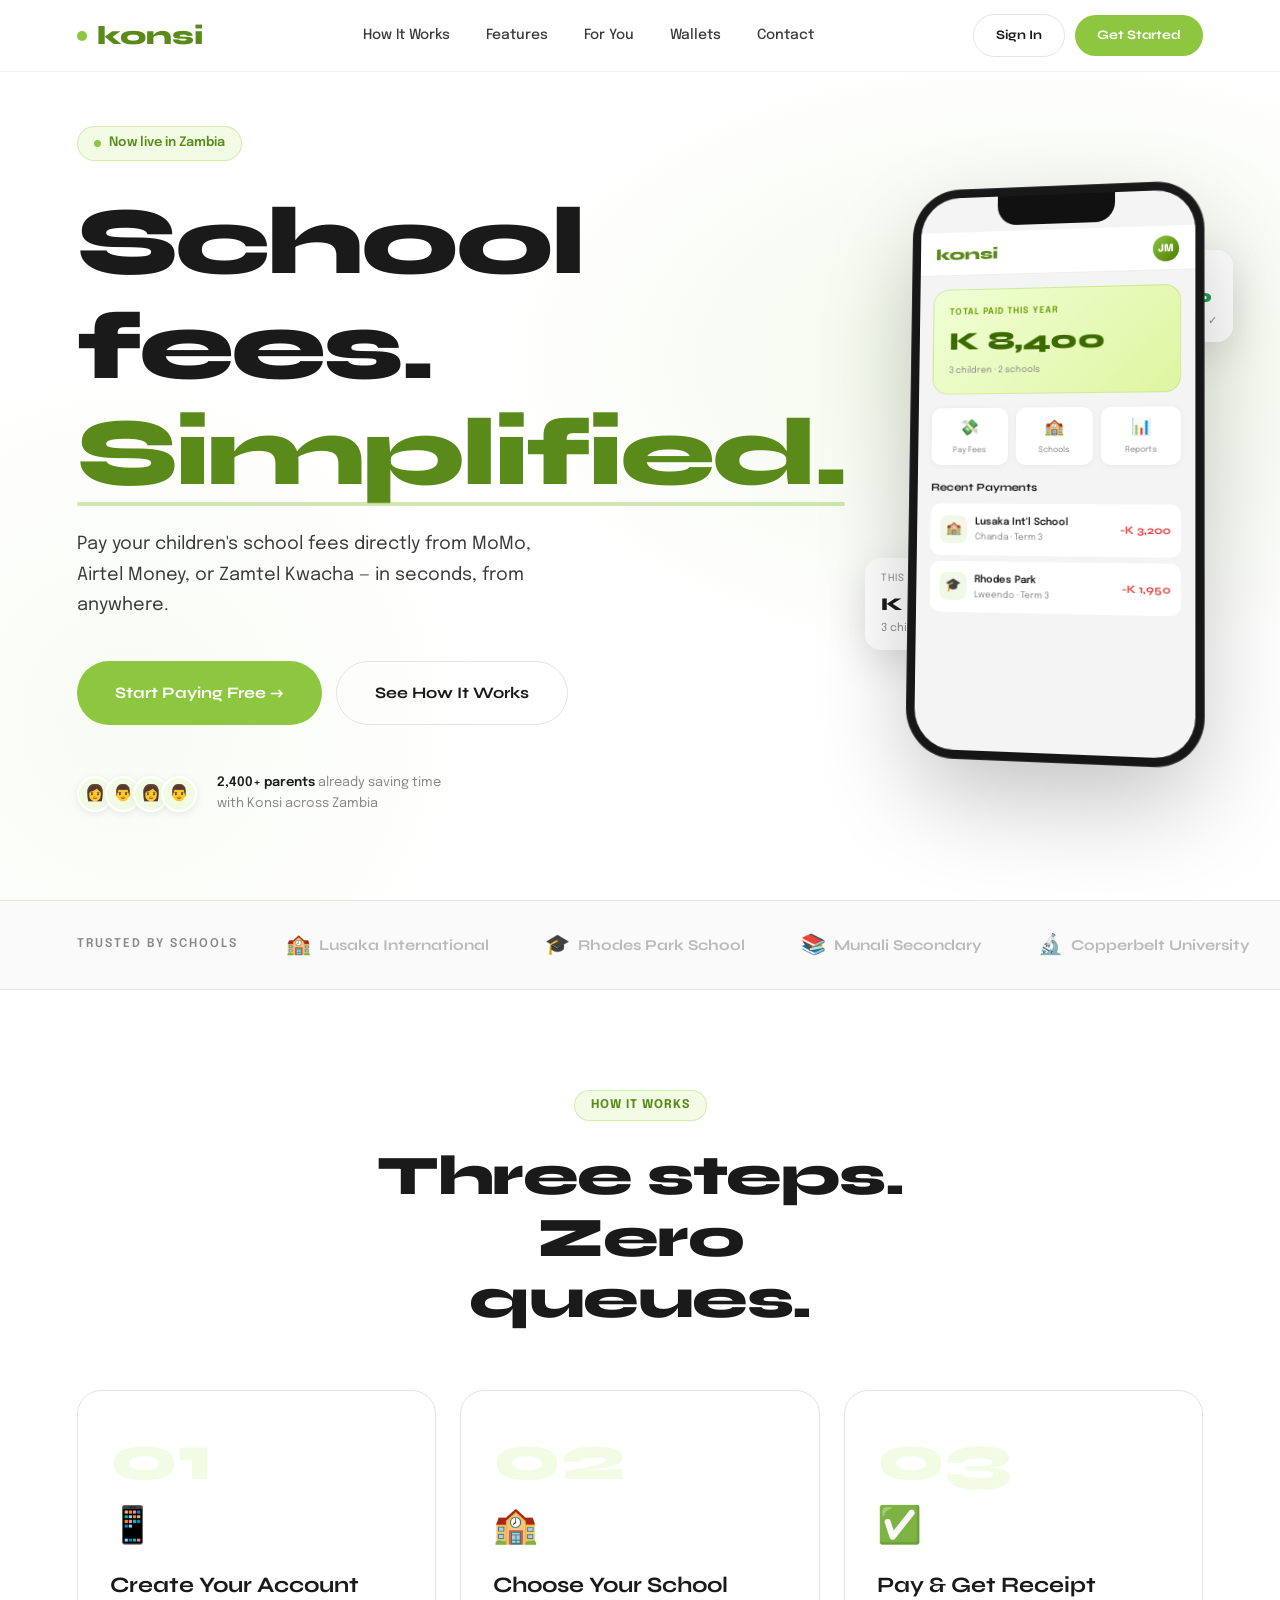
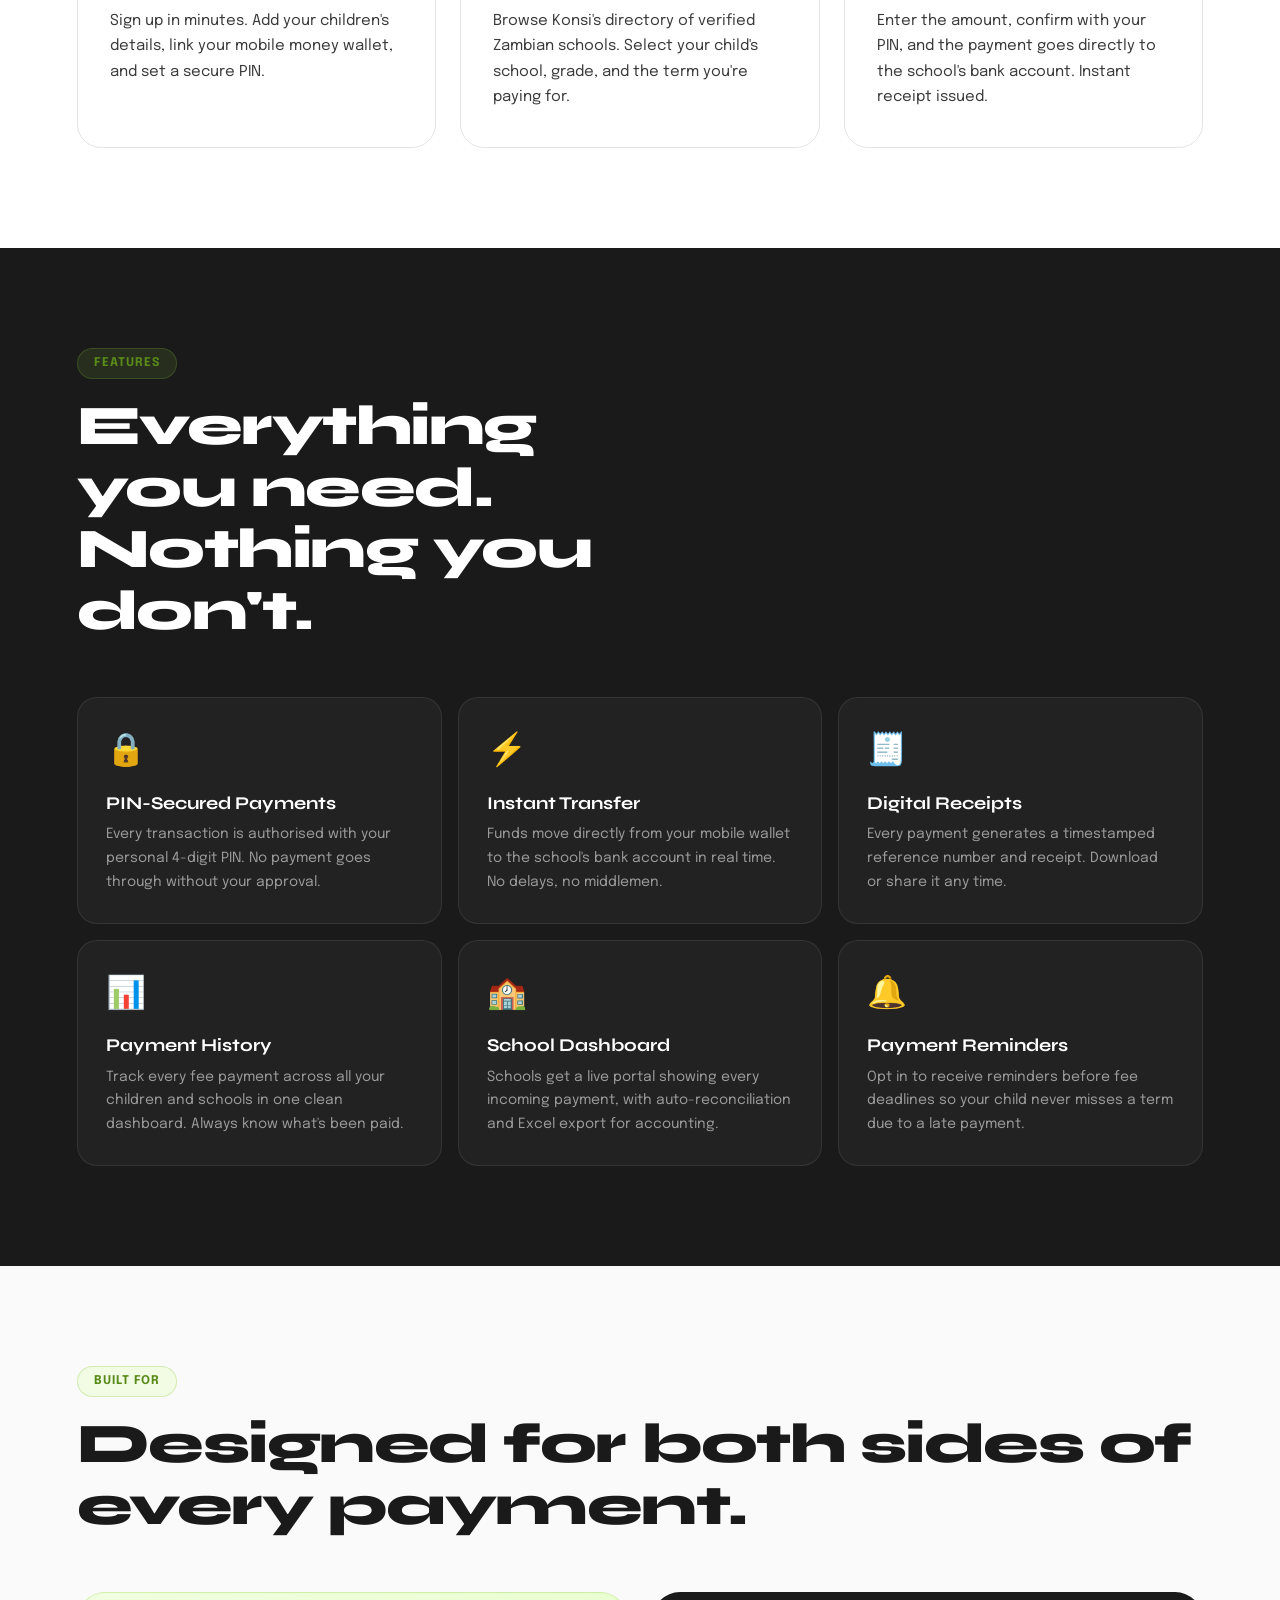
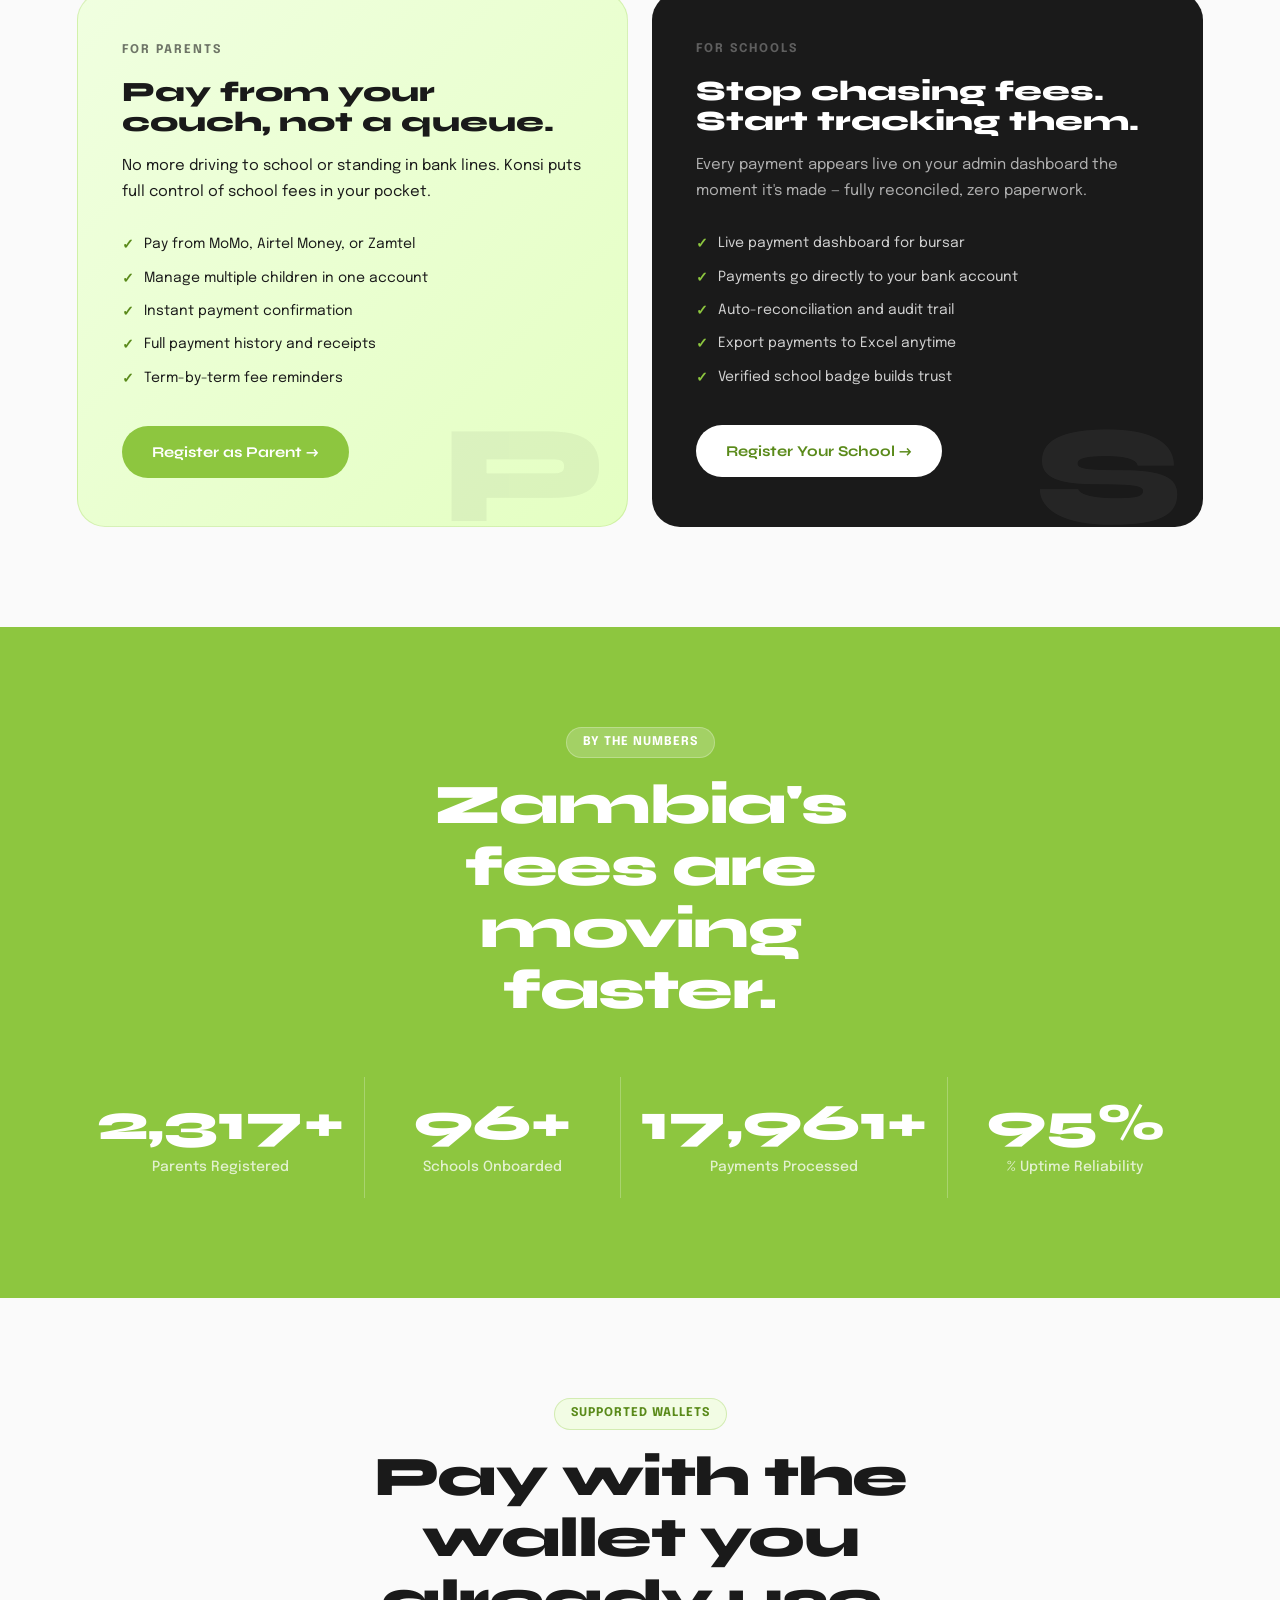
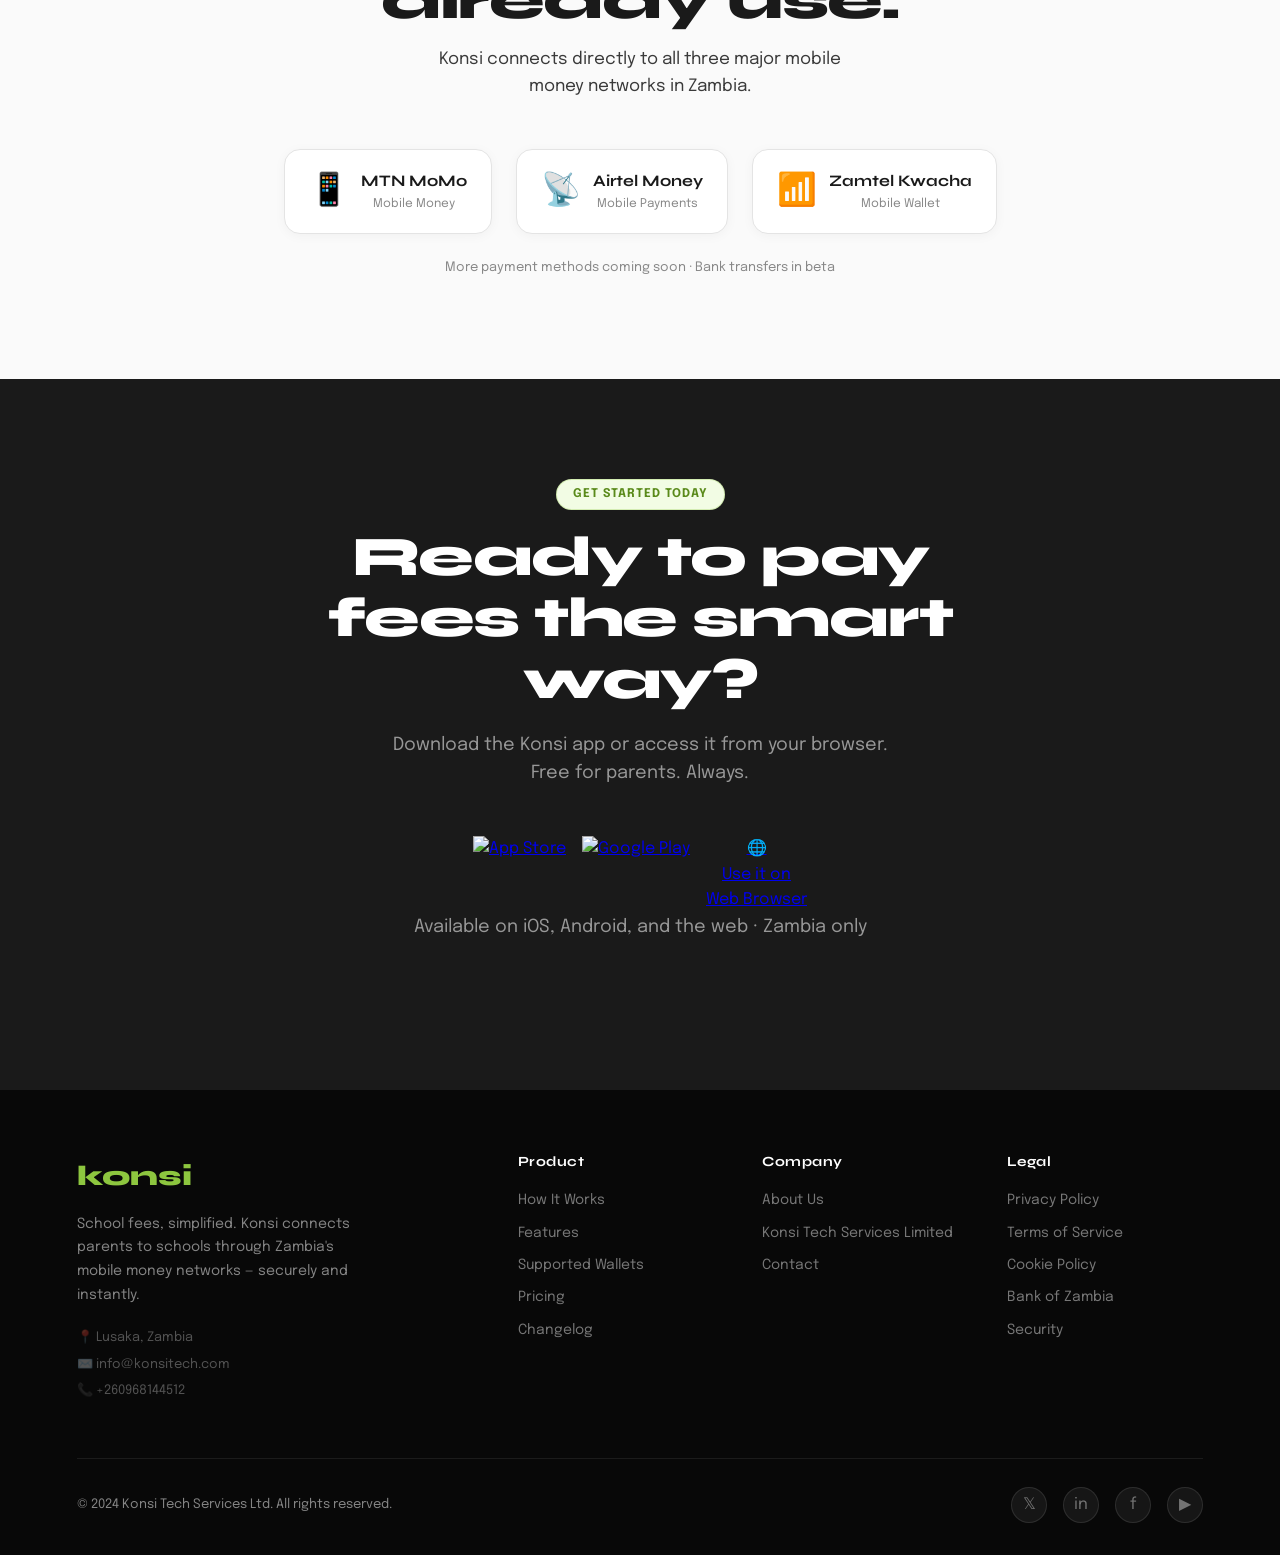
==== commit 78fe2504: "Add files via upload" ====
--- a/index.html
+++ b/index.html
@@ -421,6 +421,11 @@
   .footer-top { grid-template-columns: 1fr; gap: 32px; }
   .footer-bottom { flex-direction: column; gap: 16px; text-align: center; }
   .cta-buttons { flex-direction: column; align-items: center; }
+}
+.asb-icon img {
+  width: 24px;
+  height: 24px;
+  object-fit: contain;
 }
 </style>
 </head>
@@ -724,82 +729,51 @@
   </div>
 </section>
 
-<!-- TESTIMONIALS -->
-<section>
-  <div class="section-inner">
-    <span class="section-tag reveal">Testimonials</span>
-    <h2 class="section-title reveal" style="max-width:500px;">Parents and schools love it.</h2>
-    <div class="testimonials-grid">
-      <div class="test-card reveal reveal-delay-1">
-        <div class="test-stars">★★★★★</div>
-        <p class="test-quote">"I used to take half a day off work just to pay school fees at the bank. With Konsi I do it from my phone in two minutes. It's genuinely life-changing."</p>
-        <div class="test-author">
-          <div class="test-avatar" style="background:#f0ffe0">👩</div>
-          <div>
-            <div class="test-name">Mutinta Banda</div>
-            <div class="test-role">Parent of 2 · Lusaka</div>
-          </div>
-        </div>
-      </div>
-      <div class="test-card reveal reveal-delay-2">
-        <div class="test-stars">★★★★★</div>
-        <p class="test-quote">"Our bursar used to spend three days every term reconciling fee payments manually. Now Konsi does it automatically. The Excel export alone saves us 12 hours of work."</p>
-        <div class="test-author">
-          <div class="test-avatar" style="background:#eff6ff">🧑</div>
-          <div>
-            <div class="test-name">Mr. Phiri</div>
-            <div class="test-role">Finance Director · Private School, Ndola</div>
-          </div>
-        </div>
-      </div>
-      <div class="test-card reveal reveal-delay-3">
-        <div class="test-stars">★★★★★</div>
-        <p class="test-quote">"As a university student, I can now remind my parents to pay my fees and they can do it straight from home. No more running to the bank between lectures."</p>
-        <div class="test-author">
-          <div class="test-avatar" style="background:#fef9ec">👨‍🎓</div>
-          <div>
-            <div class="test-name">Bwalya Chisanga</div>
-            <div class="test-role">UNZA Student · Lusaka</div>
-          </div>
-        </div>
-      </div>
-    </div>
-  </div>
-</section>
+
 
 <!-- CTA -->
 <section id="cta">
-  <div style="max-width:1280px;margin:0 auto;">
-    <span class="section-tag reveal" style="background:rgba(141,198,63,0.12);color:var(--lime);border-color:rgba(141,198,63,0.2);">Get Started Today</span>
-    <h2 class="section-title reveal" style="color:#fff;max-width:700px;margin:8px auto 20px;">Ready to pay fees the smart way?</h2>
-    <p class="reveal" style="font-size:18px;color:rgba(255,255,255,0.55);max-width:500px;margin:0 auto 48px;">Download the Konsi app or access it from your browser. Free for parents. Always.</p>
-    <div class="cta-buttons reveal">
-      <a href="#" class="app-store-btn">
-        <div class="asb-icon">🍎</div>
-        <div class="asb-text">
-          <div class="asb-top">Download on the</div>
-          <div class="asb-name">App Store</div>
+  <div class="cta-container">
+    
+    <span class="section-tag">Get Started Today</span>
+
+    <h2 class="section-title">
+      Ready to pay fees the smart way?
+    </h2>
+
+    <p class="section-subtitle">
+      Download the Konsi app or access it from your browser. Free for parents. Always.
+    </p>
+
+    <div class="cta-buttons">
+      
+      <!-- Apple -->
+      <a href="#" class="cta-btn">
+        <img src="https://developer.apple.com/assets/elements/badges/download-on-the-app-store.svg" alt="App Store">
+      </a>
+
+      <!-- Google Play -->
+      <a href="#" class="cta-btn">
+        <img src="https://upload.wikimedia.org/wikipedia/commons/7/78/Google_Play_Store_badge_EN.svg" alt="Google Play">
+      </a>
+
+      <!-- Web -->
+      <a href="#" class="cta-btn web-btn">
+        <div class="web-icon">🌐</div>
+        <div>
+          <div class="btn-top">Use it on</div>
+          <div class="btn-main">Web Browser</div>
         </div>
       </a>
-      <a href="#" class="app-store-btn">
-        <div class="asb-icon">🤖</div>
-        <div class="asb-text">
-          <div class="asb-top">Get it on</div>
-          <div class="asb-name">Google Play</div>
-        </div>
-      </a>
-      <a href="#" class="app-store-btn">
-        <div class="asb-icon">🌐</div>
-        <div class="asb-text">
-          <div class="asb-top">Use it on</div>
-          <div class="asb-name">Web Browser</div>
-        </div>
-      </a>
-    </div>
-    <p class="reveal" style="margin-top:32px;font-size:13px;color:rgba(255,255,255,0.3);">Available on iOS, Android, and the web · Zambia only</p>
+
+    </div>
+
+    <p class="cta-footnote">
+      Available on iOS, Android, and the web · Zambia only
+    </p>
+
   </div>
 </section>
-
 <!-- FOOTER -->
 <footer id="contact">
   <div style="max-width:1280px;margin:0 auto;">
@@ -809,7 +783,7 @@
         <p>School fees, simplified. Konsi connects parents to schools through Zambia's mobile money networks — securely and instantly.</p>
         <div style="margin-top:20px;font-size:13px;color:rgba(255,255,255,0.3);">
           <div>📍 Lusaka, Zambia</div>
-          <div style="margin-top:6px;">✉️ chawa@brivosynaptics.business</div>
+          <div style="margin-top:6px;">✉️ info@konsitech.com</div>
           <div style="margin-top:6px;">📞 +260968144512</div>
         </div>
       </div>
@@ -824,9 +798,7 @@
       <div class="footer-col">
         <h4>Company</h4>
         <a href="#">About Us</a>
-        <a href="#">Lan Eight Enterprises</a>
-        <a href="#">Careers</a>
-        <a href="#">Press</a>
+        <a href="#">Konsi Tech Services Limited</a>             
         <a href="#contact">Contact</a>
       </div>
       <div class="footer-col">
@@ -839,7 +811,7 @@
       </div>
     </div>
     <div class="footer-bottom">
-      <div>© 2024 Lan Eight Enterprises Ltd. All rights reserved.</div>
+      <div>© 2024 Konsi Tech Services Ltd. All rights reserved.</div>
       <div class="footer-socials">
         <a href="#" class="social-btn">𝕏</a>
         <a href="#" class="social-btn">in</a>
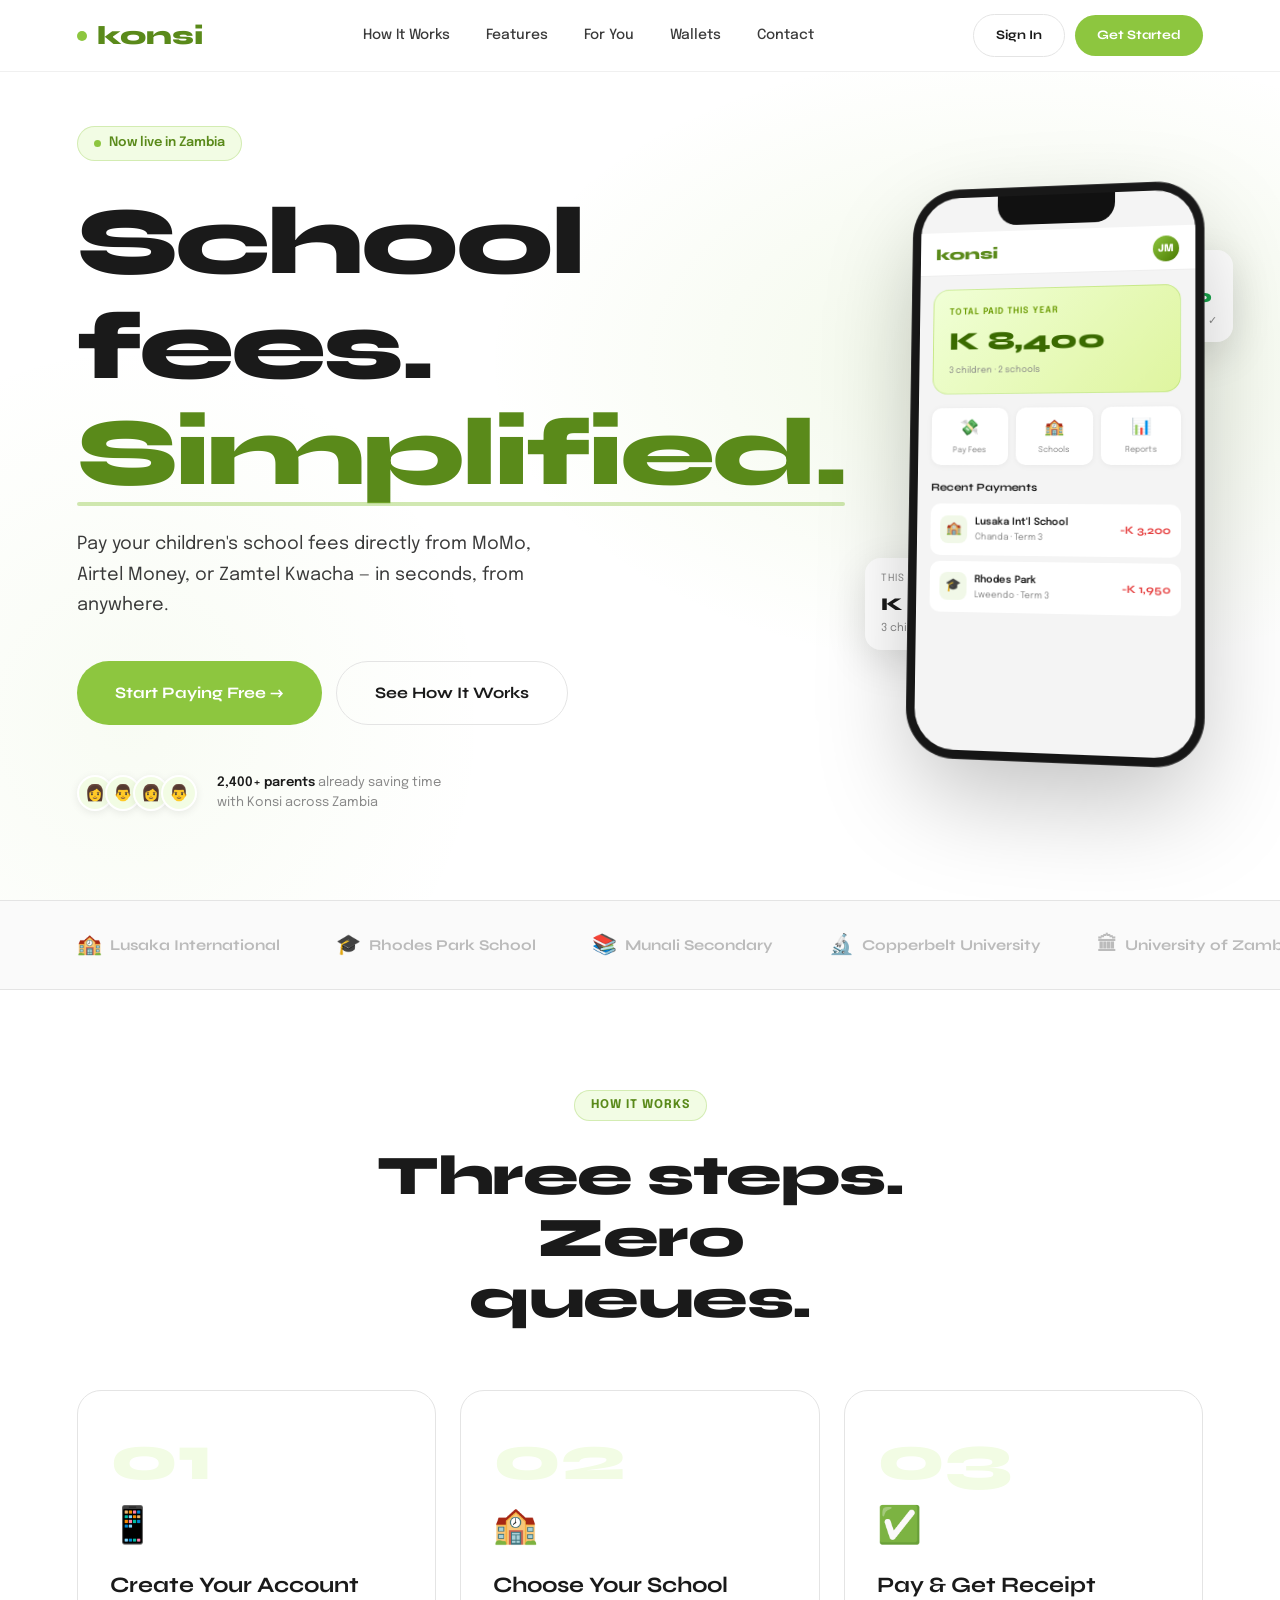
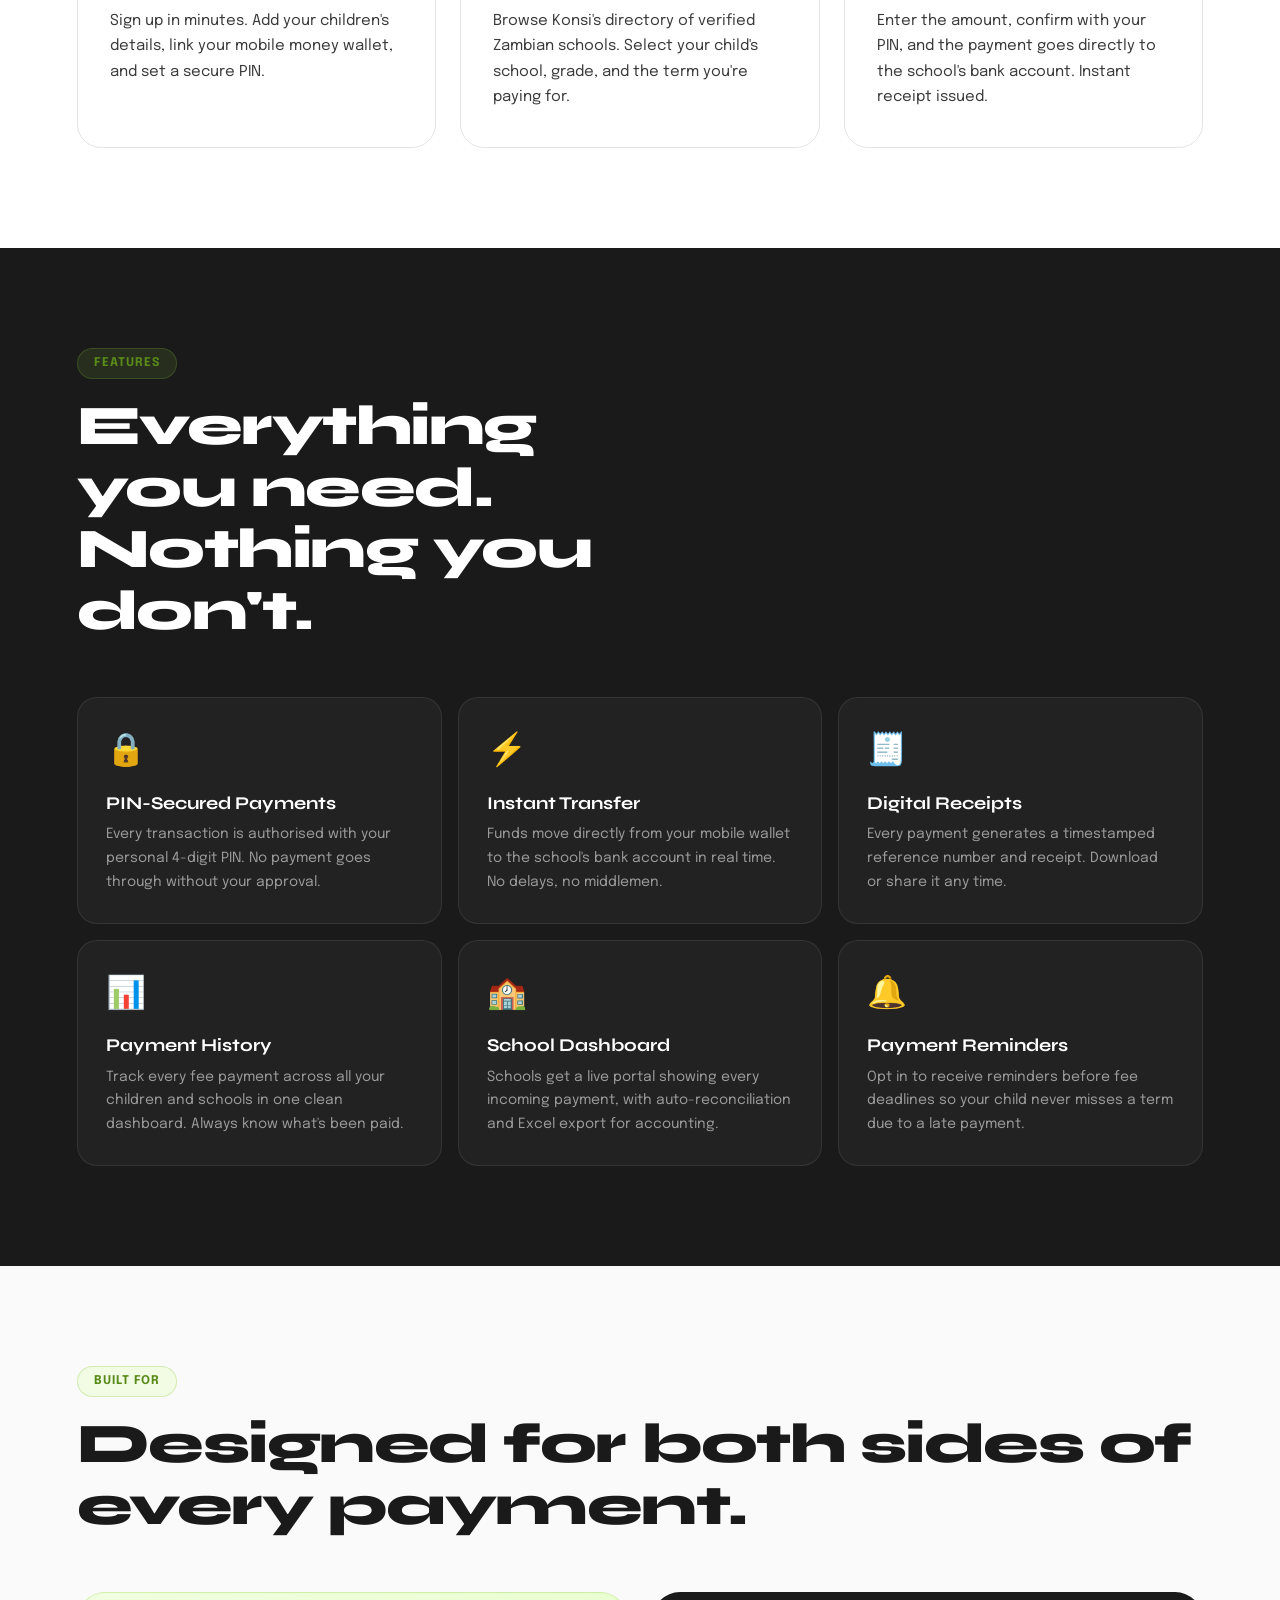
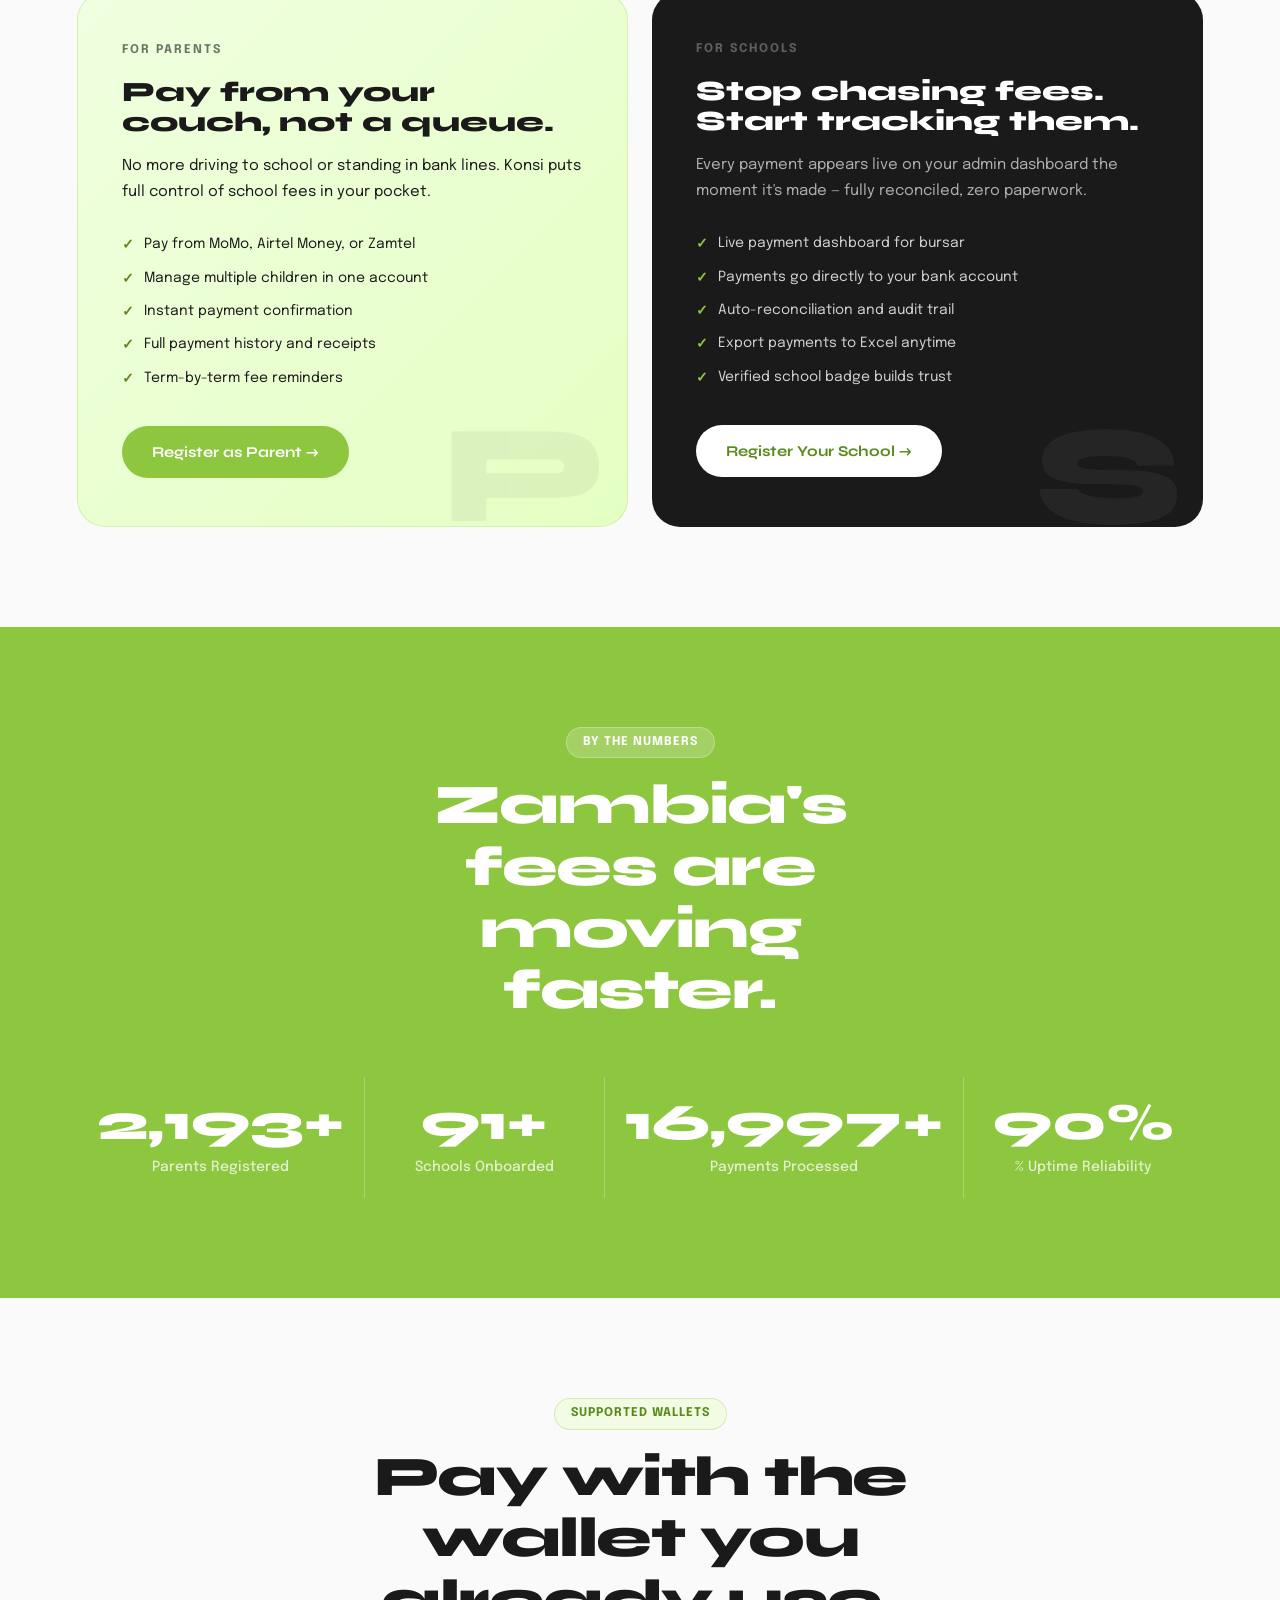
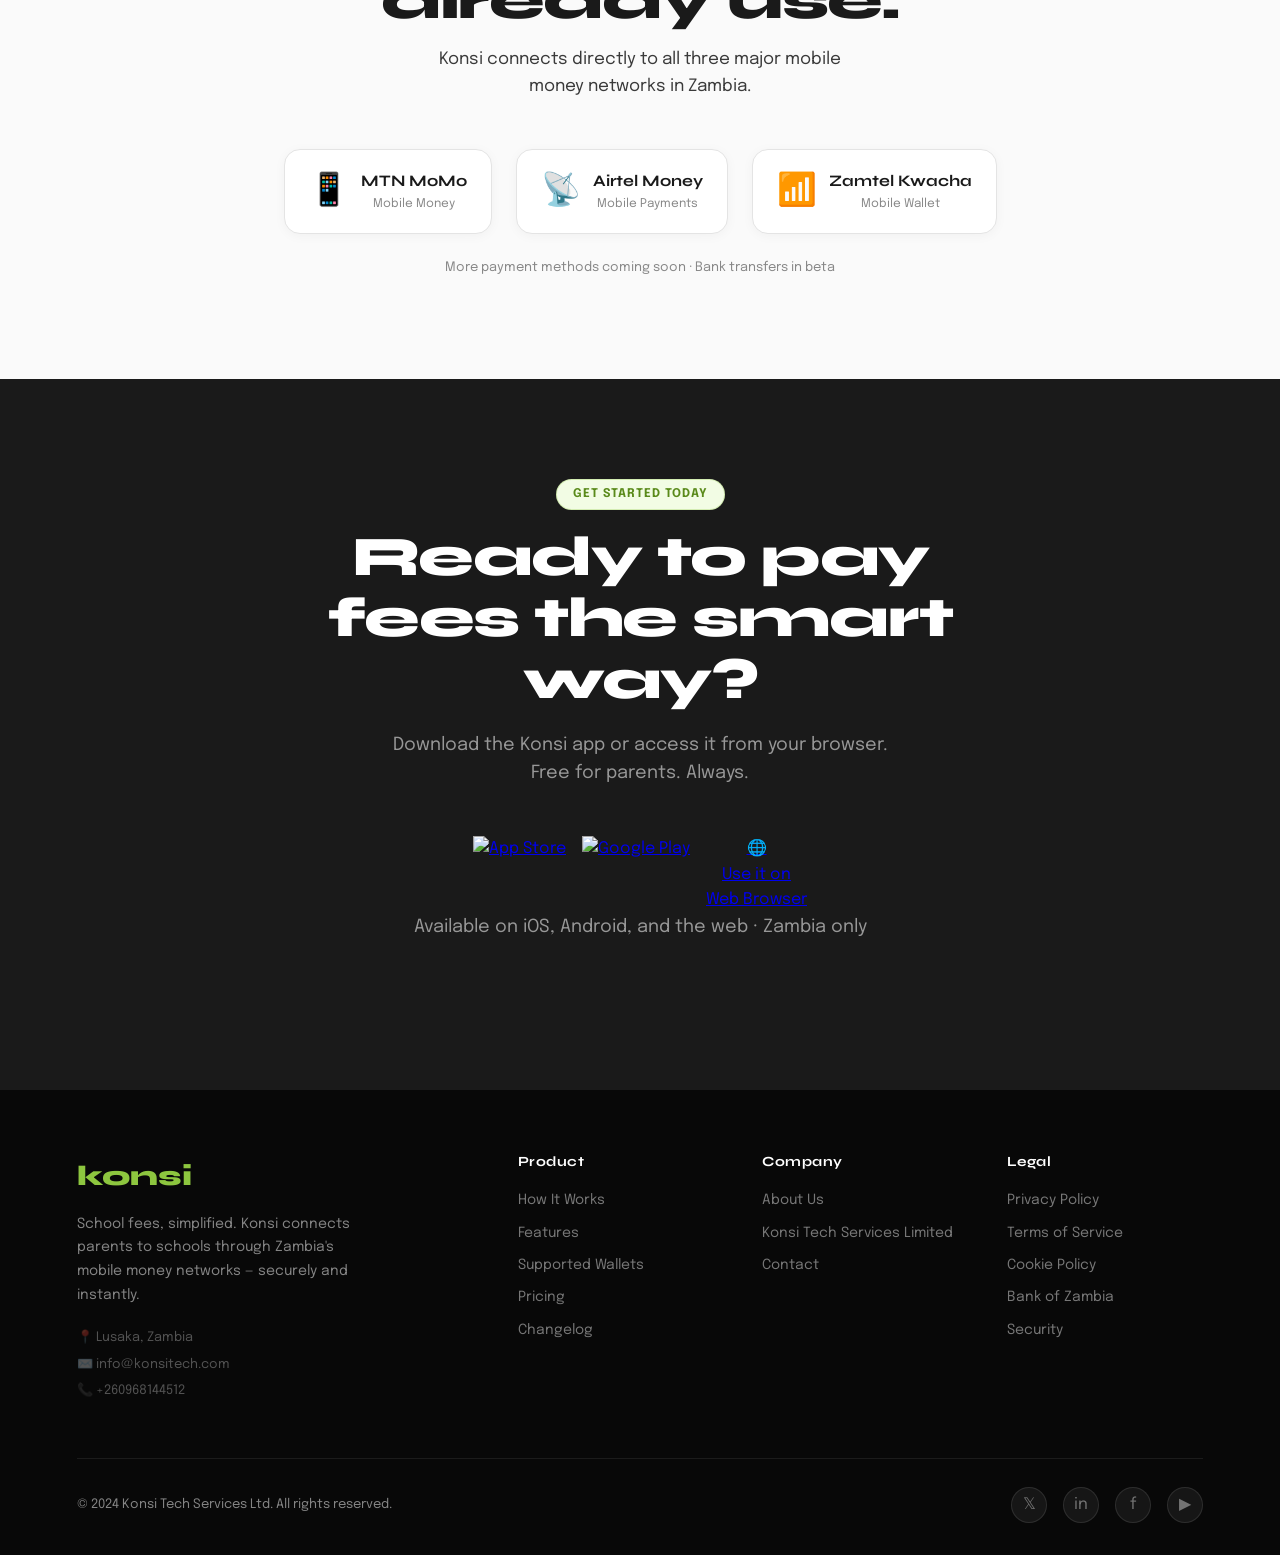
==== commit 9abc6553: "Add files via upload" ====
--- a/index.html
+++ b/index.html
@@ -542,7 +542,7 @@
 
 <!-- LOGOS STRIP -->
 <div class="logos-strip">
-  <div class="logos-label">Trusted by schools</div>
+  
   <div class="logos-track">
     <div class="logo-item"><span>🏫</span> Lusaka International</div>
     <div class="logo-item"><span>🎓</span> Rhodes Park School</div>
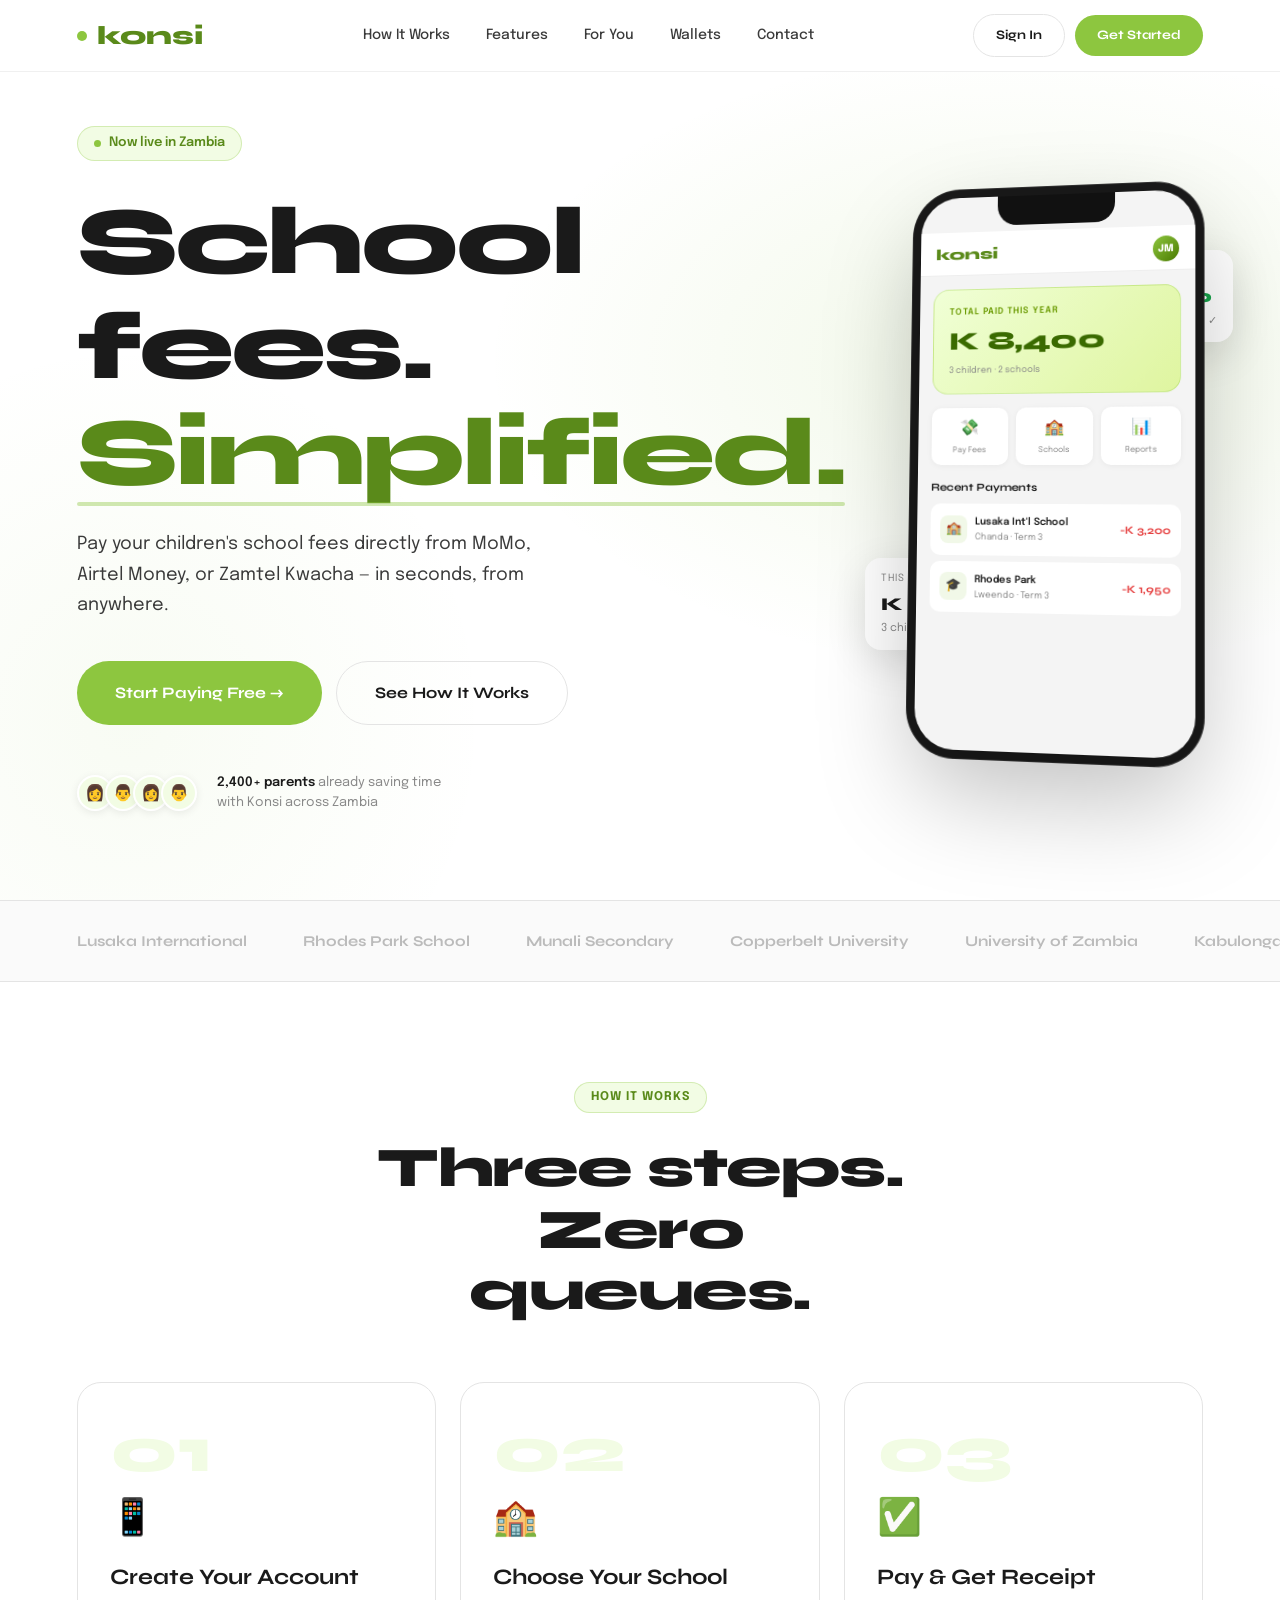
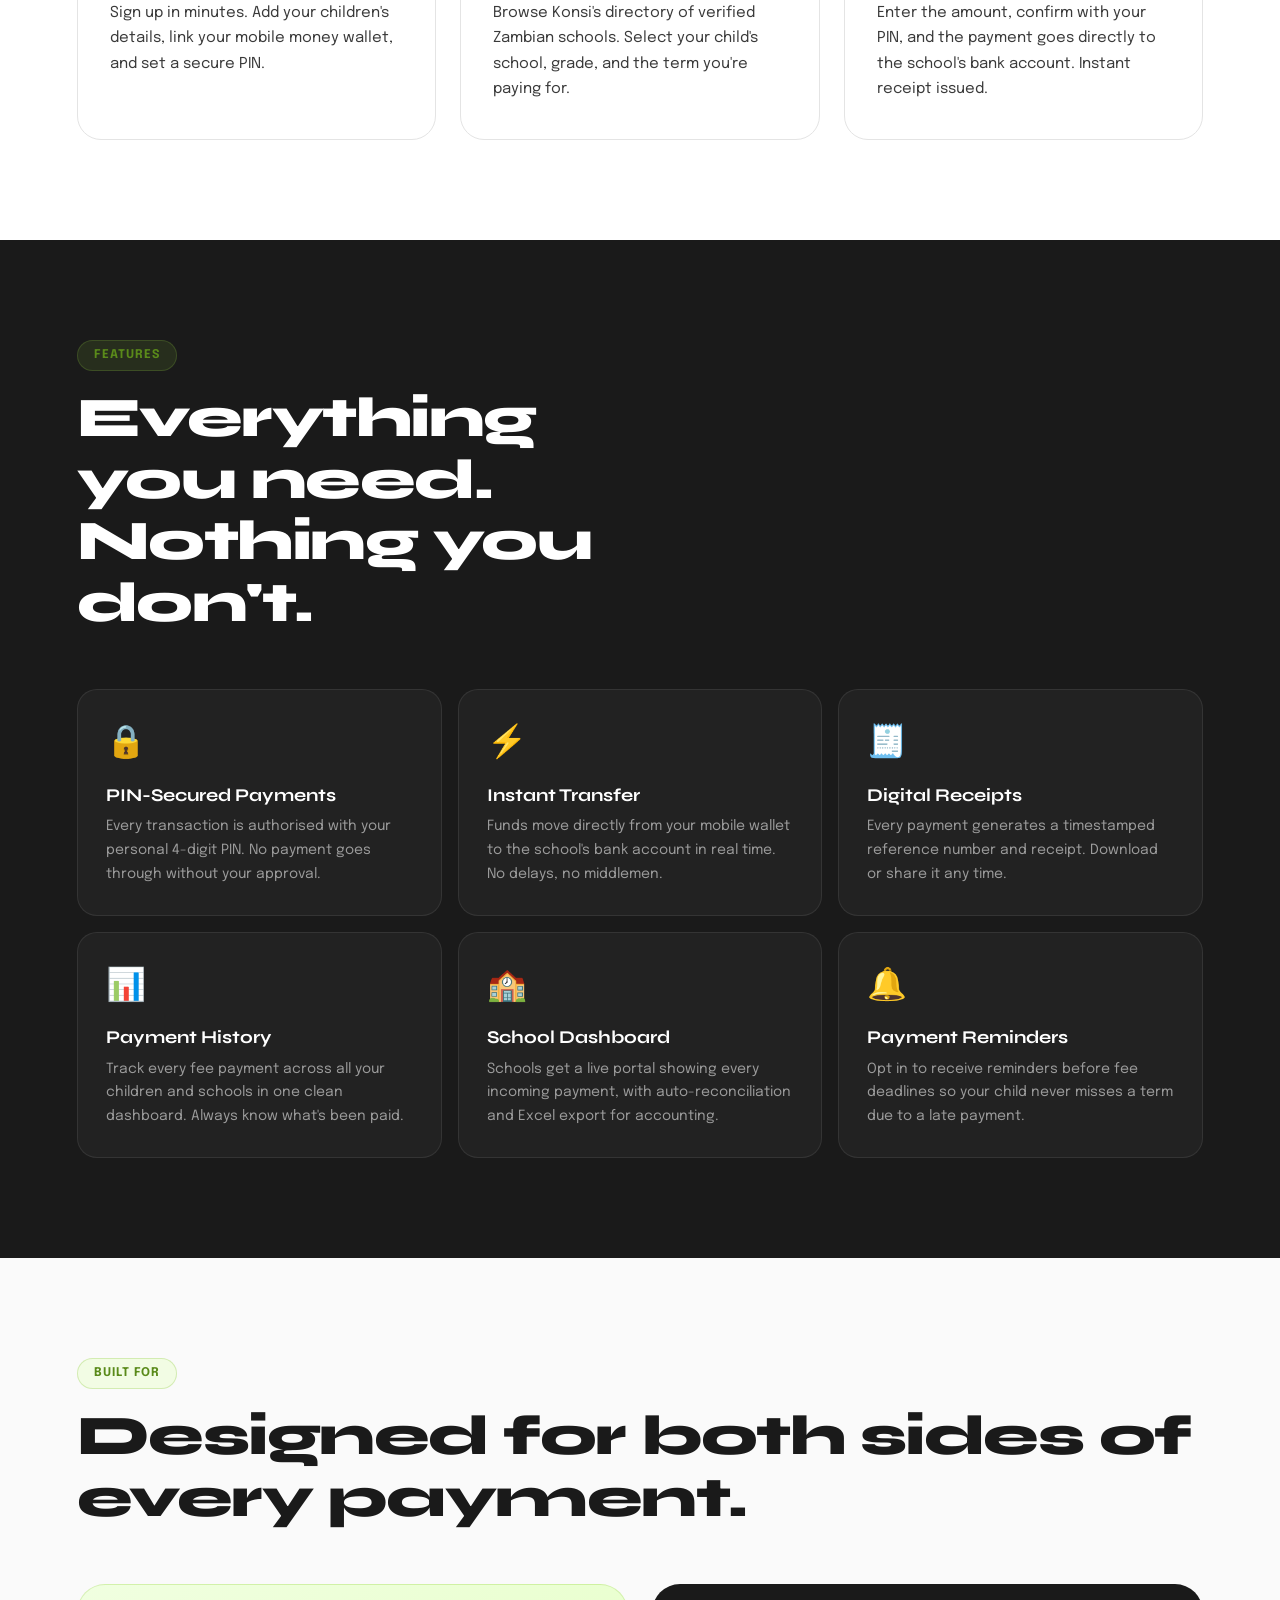
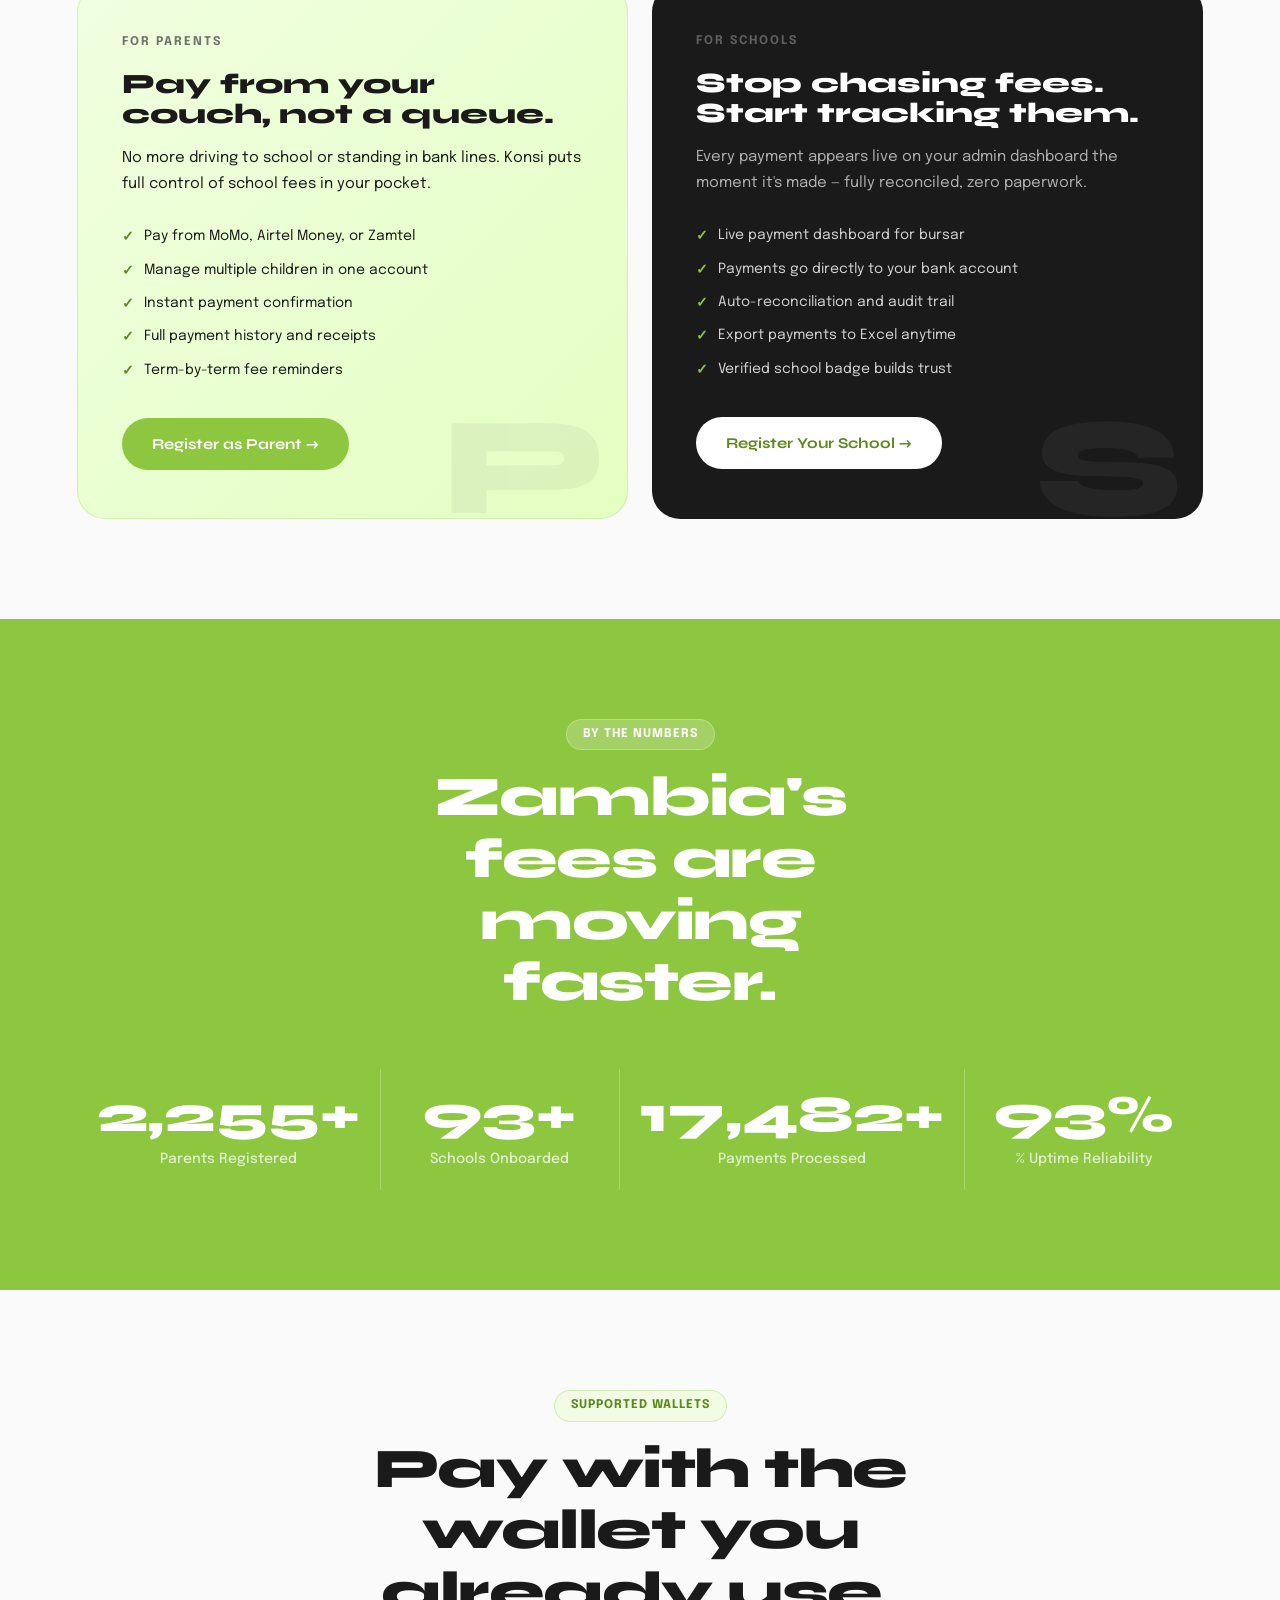
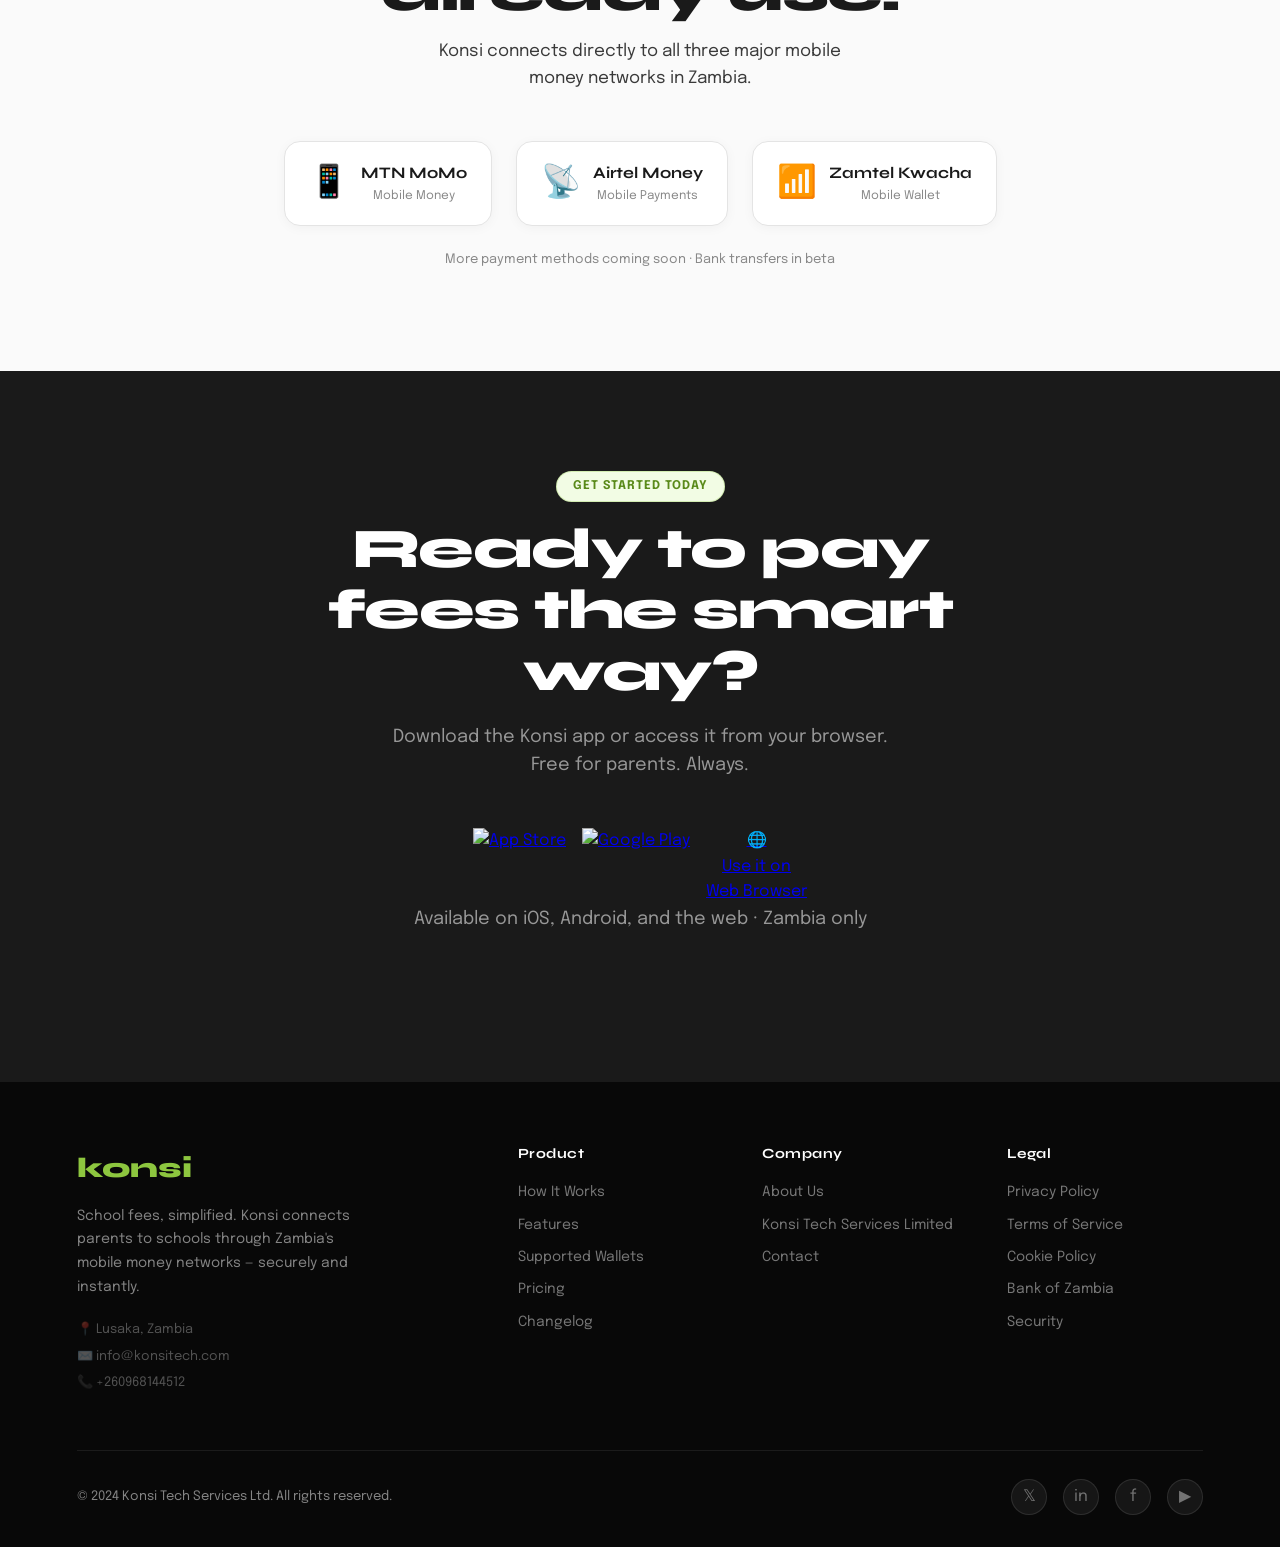
==== commit 11a359a8: "Add files via upload" ====
--- a/index.html
+++ b/index.html
@@ -541,22 +541,21 @@
 </section>
 
 <!-- LOGOS STRIP -->
-<div class="logos-strip">
-  
+<div class="logos-strip">  
   <div class="logos-track">
-    <div class="logo-item"><span>🏫</span> Lusaka International</div>
-    <div class="logo-item"><span>🎓</span> Rhodes Park School</div>
-    <div class="logo-item"><span>📚</span> Munali Secondary</div>
-    <div class="logo-item"><span>🔬</span> Copperbelt University</div>
-    <div class="logo-item"><span>🏛</span> University of Zambia</div>
-    <div class="logo-item"><span>🌟</span> Kabulonga Girls</div>
+    <div class="logo-item">Lusaka International</div>
+    <div class="logo-item">Rhodes Park School</div>
+    <div class="logo-item">Munali Secondary</div>
+    <div class="logo-item"> Copperbelt University</div>
+    <div class="logo-item">University of Zambia</div>
+    <div class="logo-item"> Kabulonga Girls</div>
     <!-- duplicate for seamless loop -->
-    <div class="logo-item"><span>🏫</span> Lusaka International</div>
-    <div class="logo-item"><span>🎓</span> Rhodes Park School</div>
-    <div class="logo-item"><span>📚</span> Munali Secondary</div>
-    <div class="logo-item"><span>🔬</span> Copperbelt University</div>
-    <div class="logo-item"><span>🏛</span> University of Zambia</div>
-    <div class="logo-item"><span>🌟</span> Kabulonga Girls</div>
+    <div class="logo-item"> Lusaka International</div>
+    <div class="logo-item"> Rhodes Park School</div>
+    <div class="logo-item"> Munali Secondary</div>
+    <div class="logo-item"> Copperbelt University</div>
+    <div class="logo-item"> University of Zambia</div>
+    <div class="logo-item"> Kabulonga Girls</div>
   </div>
 </div>
 
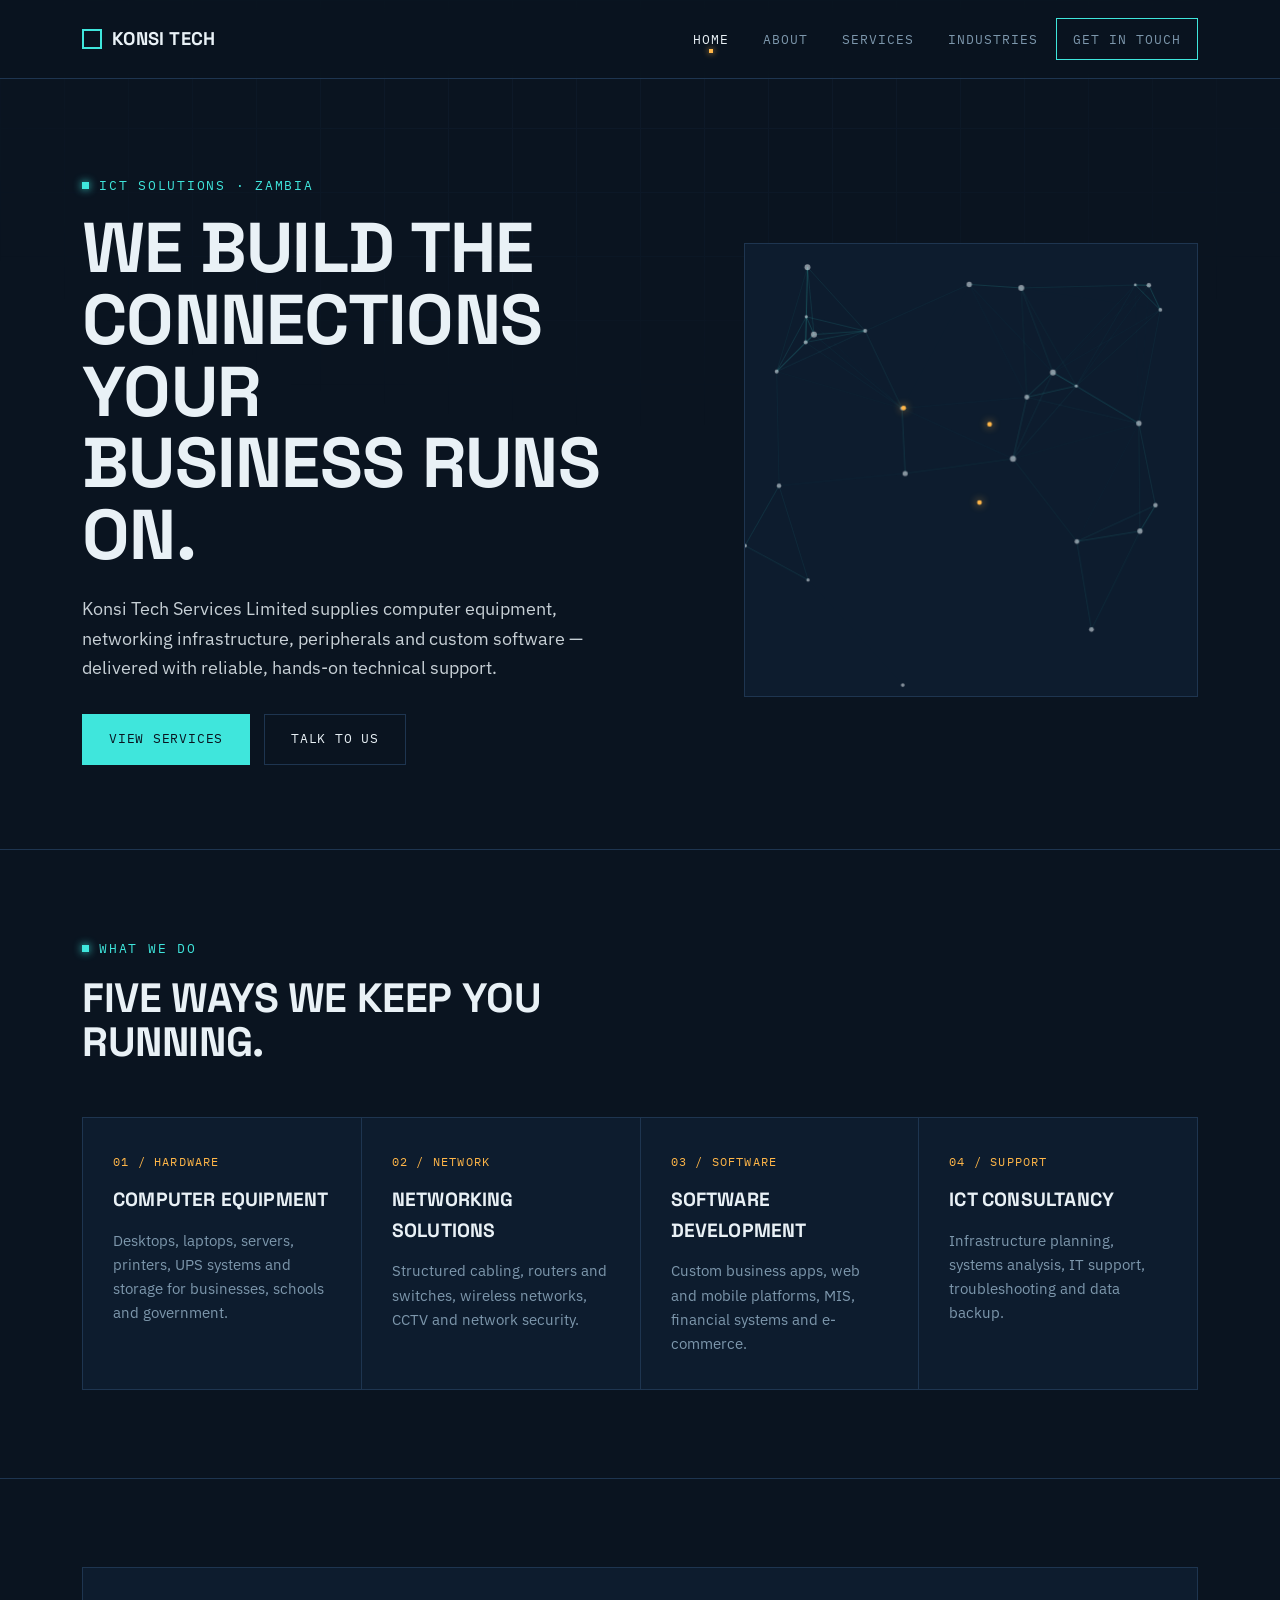
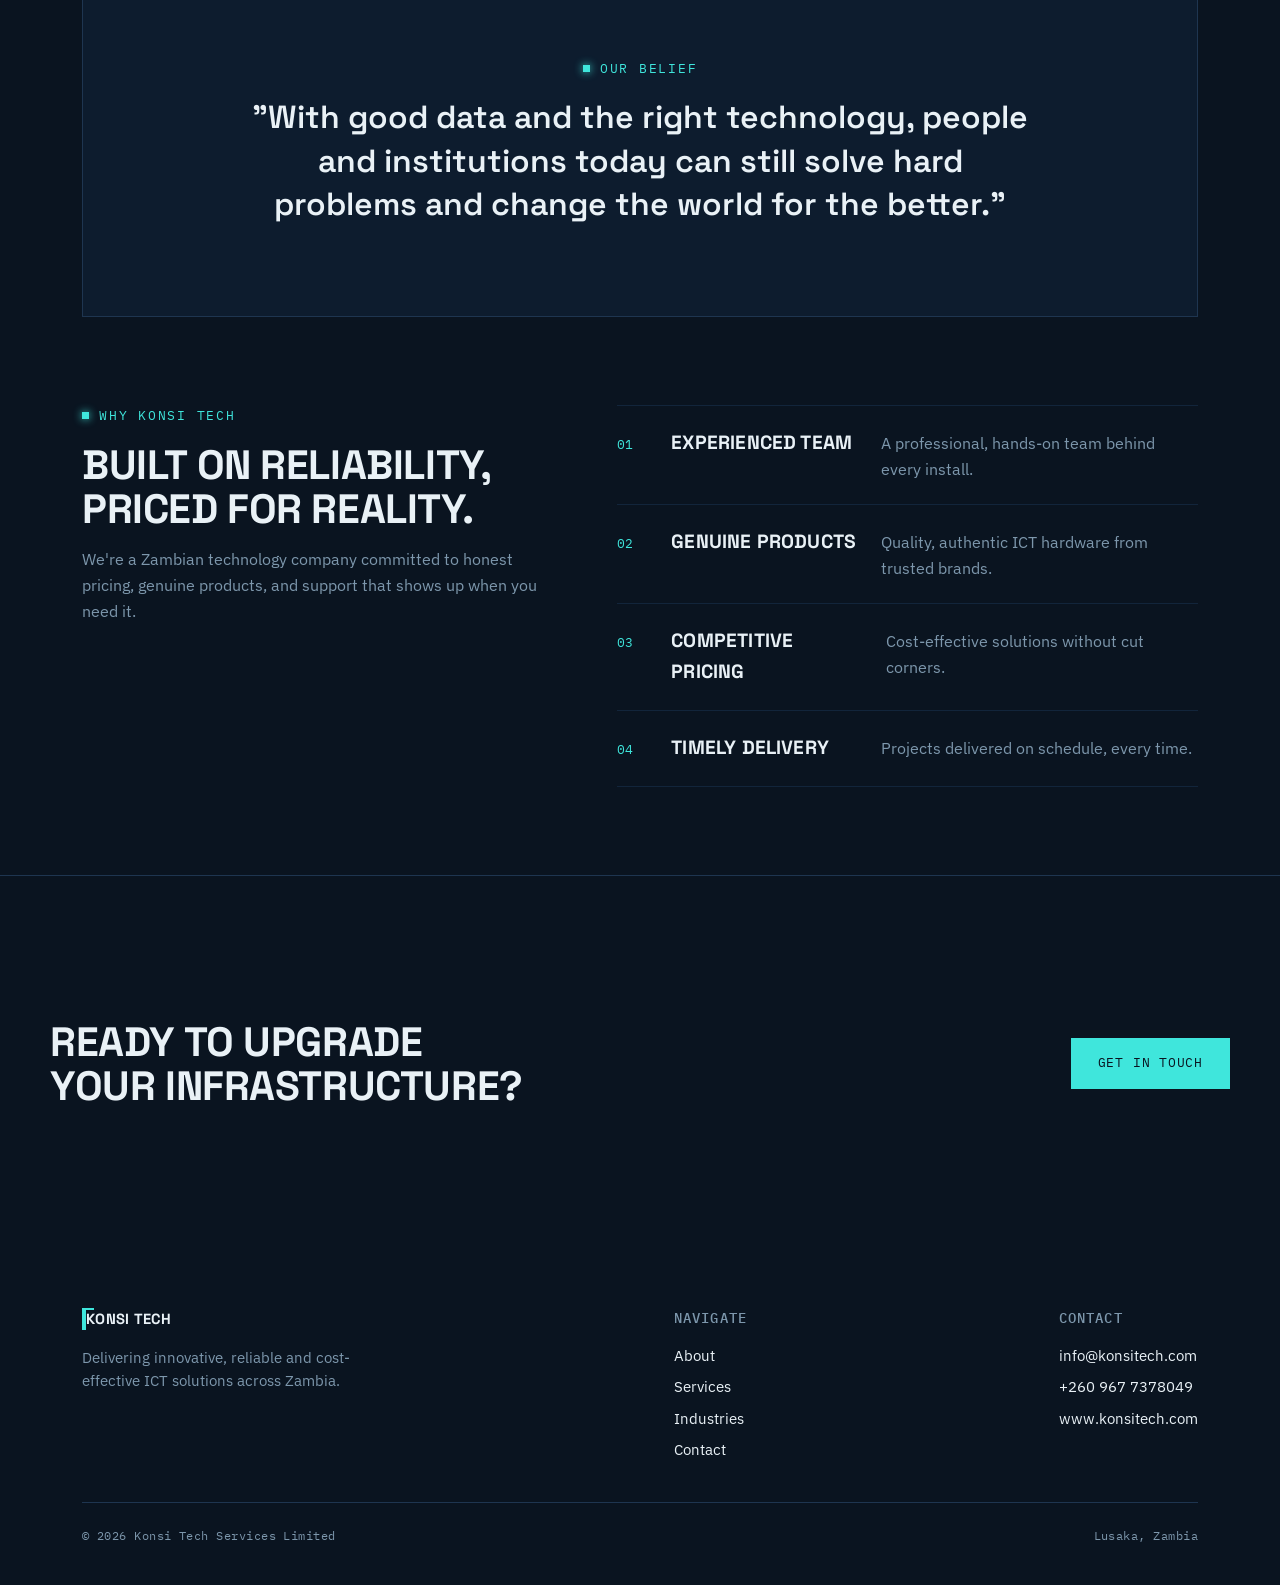
==== commit 02d5af07: "added more pages" ====
--- a/index.html
+++ b/index.html
@@ -3,873 +3,140 @@
 <head>
 <meta charset="UTF-8">
 <meta name="viewport" content="width=device-width, initial-scale=1.0">
-<title>Konsi — School Fees Made Simple</title>
-<link href="https://fonts.googleapis.com/css2?family=Syne:wght@400;500;600;700;800&family=Epilogue:ital,wght@0,300;0,400;0,500;0,600;1,300;1,400&display=swap" rel="stylesheet">
-<style>
-*, *::before, *::after { box-sizing: border-box; margin: 0; padding: 0; }
-
-:root {
-  --lime: #8DC63F;
-  --lime-bright: #A8E044;
-  --lime-dark: #5a8a1a;
-  --lime-pale: #f2fce4;
-  --black: #0c0c0c;
-  --dark: #111;
-  --ink: #1a1a1a;
-  --body: #3a3a3a;
-  --muted: #888;
-  --border: #e4e4e4;
-  --white: #ffffff;
-  --off: #fafafa;
-  --card: #ffffff;
-}
-
-html { scroll-behavior: smooth; }
-body {
-  font-family: 'Epilogue', sans-serif;
-  color: var(--ink);
-  background: var(--white);
-  overflow-x: hidden;
-  line-height: 1.6;
-}
-
-/* ── TYPOGRAPHY ── */
-h1, h2, h3, h4, .display { font-family: 'Syne', sans-serif; line-height: 1.1; }
-.display { font-size: clamp(52px, 8vw, 96px); font-weight: 800; letter-spacing: -3px; }
-h2.section-title { font-size: clamp(36px, 5vw, 56px); font-weight: 800; letter-spacing: -1.5px; }
-h3 { font-size: 22px; font-weight: 700; }
-
-/* ── NAV ── */
-nav {
-  position: fixed; top: 0; left: 0; right: 0; z-index: 1000;
-  display: flex; align-items: center; justify-content: space-between;
-  padding: 0 6%; height: 72px;
-  background: rgba(255,255,255,0.92);
-  backdrop-filter: blur(20px);
-  border-bottom: 1px solid rgba(0,0,0,0.06);
-  transition: box-shadow 0.3s;
-}
-nav.scrolled { box-shadow: 0 2px 30px rgba(0,0,0,0.08); }
-.nav-logo { font-family: 'Syne', sans-serif; font-size: 26px; font-weight: 800; color: var(--lime-dark); display: flex; align-items: center; gap: 10px; text-decoration: none; }
-.nav-logo-dot { width: 10px; height: 10px; background: var(--lime); border-radius: 50%; display: inline-block; }
-.nav-links { display: flex; align-items: center; gap: 36px; }
-.nav-links a { font-size: 14px; font-weight: 500; color: var(--body); text-decoration: none; transition: color 0.2s; }
-.nav-links a:hover { color: var(--lime-dark); }
-.nav-cta {
-  display: flex; gap: 10px; align-items: center;
-}
-.btn { display: inline-flex; align-items: center; gap: 8px; border-radius: 50px; font-family: 'Syne', sans-serif; font-weight: 700; cursor: pointer; transition: all 0.25s; text-decoration: none; border: none; }
-.btn-sm { font-size: 13px; padding: 10px 22px; }
-.btn-md { font-size: 15px; padding: 14px 30px; }
-.btn-lg { font-size: 16px; padding: 18px 38px; }
-.btn-lime { background: var(--lime); color: #fff; }
-.btn-lime:hover { background: var(--lime-bright); transform: translateY(-2px); box-shadow: 0 8px 24px rgba(141,198,63,0.35); }
-.btn-outline { background: transparent; color: var(--ink); border: 1.5px solid var(--border); }
-.btn-outline:hover { border-color: var(--lime); color: var(--lime-dark); }
-.btn-white { background: #fff; color: var(--lime-dark); }
-.btn-white:hover { background: var(--lime-pale); transform: translateY(-2px); }
-.hamburger { display: none; flex-direction: column; gap: 5px; cursor: pointer; padding: 4px; }
-.hamburger span { width: 24px; height: 2px; background: var(--ink); border-radius: 2px; transition: all 0.3s; }
-
-/* ── HERO ── */
-.hero {
-  min-height: 100vh;
-  display: flex; flex-direction: column; justify-content: center;
-  padding: 120px 6% 80px;
-  position: relative; overflow: hidden;
-  background: var(--white);
-}
-.hero-bg {
-  position: absolute; inset: 0; z-index: 0;
-  background:
-    radial-gradient(ellipse 60% 50% at 80% 40%, rgba(141,198,63,0.12) 0%, transparent 70%),
-    radial-gradient(ellipse 40% 60% at 10% 80%, rgba(141,198,63,0.06) 0%, transparent 70%);
-}
-.hero-grid {
-  display: grid; grid-template-columns: 1fr 1fr;
-  gap: 60px; align-items: center;
-  position: relative; z-index: 1;
-  max-width: 1280px; margin: 0 auto; width: 100%;
-}
-.hero-badge {
-  display: inline-flex; align-items: center; gap: 8px;
-  background: var(--lime-pale); border: 1px solid rgba(141,198,63,0.3);
-  color: var(--lime-dark); border-radius: 50px; padding: 6px 16px;
-  font-size: 13px; font-weight: 600; margin-bottom: 28px;
-  animation: fadeUp 0.6s ease both;
-}
-.hero-badge .dot { width: 7px; height: 7px; background: var(--lime); border-radius: 50%; animation: pulse-dot 1.5s ease-in-out infinite; }
-@keyframes pulse-dot { 0%,100%{opacity:1;transform:scale(1)} 50%{opacity:0.5;transform:scale(0.7)} }
-.hero h1 {
-  animation: fadeUp 0.6s 0.1s ease both;
-  margin-bottom: 24px;
-}
-.hero h1 em { font-style: normal; color: var(--lime-dark); position: relative; }
-.hero h1 em::after {
-  content: ''; position: absolute; bottom: 4px; left: 0; right: 0; height: 4px;
-  background: var(--lime); border-radius: 4px; opacity: 0.4;
-}
-.hero-sub {
-  font-size: 18px; color: var(--body); line-height: 1.7;
-  max-width: 460px; margin-bottom: 40px;
-  animation: fadeUp 0.6s 0.2s ease both;
-}
-.hero-actions { display: flex; gap: 14px; flex-wrap: wrap; animation: fadeUp 0.6s 0.3s ease both; }
-.hero-trust {
-  margin-top: 48px; display: flex; align-items: center; gap: 20px;
-  animation: fadeUp 0.6s 0.4s ease both;
-}
-.trust-avatars { display: flex; }
-.trust-avatars span {
-  width: 36px; height: 36px; border-radius: 50%; border: 2.5px solid #fff;
-  background: var(--lime-pale); display: flex; align-items: center; justify-content: center;
-  font-size: 16px; margin-left: -8px; box-shadow: 0 2px 8px rgba(0,0,0,0.08);
-}
-.trust-avatars span:first-child { margin-left: 0; }
-.trust-text { font-size: 13px; color: var(--muted); }
-.trust-text strong { color: var(--ink); font-weight: 600; }
-
-/* Hero Phone Mockup */
-.hero-visual { position: relative; display: flex; justify-content: center; align-items: center; animation: fadeUp 0.7s 0.2s ease both; }
-.phone-frame {
-  width: 280px; height: 560px;
-  background: var(--dark);
-  border-radius: 40px;
-  box-shadow: 0 40px 100px rgba(0,0,0,0.25), 0 0 0 8px #1a1a1a, 0 0 0 9px #333;
-  overflow: hidden; position: relative;
-  transform: perspective(1000px) rotateY(-8deg) rotateX(3deg);
-  transition: transform 0.4s ease;
-}
-.phone-frame:hover { transform: perspective(1000px) rotateY(-4deg) rotateX(1deg); }
-.phone-notch {
-  position: absolute; top: 0; left: 50%; transform: translateX(-50%);
-  width: 120px; height: 30px; background: var(--dark);
-  border-radius: 0 0 20px 20px; z-index: 10;
-}
-.phone-screen {
-  width: 100%; height: 100%;
-  background: #f4f4f4;
-  display: flex; flex-direction: column;
-  padding-top: 36px;
-}
-.ps-topbar {
-  background: #fff; padding: 10px 16px 8px;
-  display: flex; justify-content: space-between; align-items: center;
-  border-bottom: 1px solid #eee;
-}
-.ps-logo { font-family: 'Syne', sans-serif; font-size: 16px; font-weight: 800; color: var(--lime-dark); }
-.ps-avatar { width: 26px; height: 26px; border-radius: 50%; background: linear-gradient(135deg, var(--lime), #4a7a00); display: flex; align-items: center; justify-content: center; font-size: 10px; font-weight: 800; color: #fff; }
-.ps-content { flex: 1; padding: 14px 14px 0; overflow: hidden; }
-.ps-hero-card {
-  background: linear-gradient(135deg, #f0ffd6, #dff5a0);
-  border: 1px solid rgba(141,198,63,0.3);
-  border-radius: 16px; padding: 16px; margin-bottom: 14px;
-}
-.ps-label { font-size: 9px; color: #6a9a00; text-transform: uppercase; letter-spacing: 1px; font-weight: 600; }
-.ps-amount { font-family: 'Syne', sans-serif; font-size: 26px; font-weight: 800; color: #3a6a00; margin: 2px 0; }
-.ps-sub { font-size: 9px; color: #888; }
-.ps-grid { display: grid; grid-template-columns: repeat(3,1fr); gap: 8px; margin-bottom: 14px; }
-.ps-action { background: #fff; border-radius: 10px; padding: 8px 4px; text-align: center; box-shadow: 0 1px 6px rgba(0,0,0,0.05); }
-.ps-action .a-icon { font-size: 16px; }
-.ps-action .a-lbl { font-size: 8px; color: #888; margin-top: 3px; display: block; }
-.ps-recent-title { font-family: 'Syne', sans-serif; font-size: 11px; font-weight: 700; margin-bottom: 8px; }
-.ps-txn { display: flex; align-items: center; gap: 8px; background: #fff; border-radius: 10px; padding: 10px; margin-bottom: 6px; }
-.ps-txn-ico { width: 28px; height: 28px; border-radius: 8px; background: rgba(141,198,63,0.12); display: flex; align-items: center; justify-content: center; font-size: 13px; flex-shrink: 0; }
-.ps-txn-body { flex: 1; }
-.ps-txn-name { font-size: 10px; font-weight: 600; }
-.ps-txn-sub { font-size: 9px; color: #888; margin-top: 1px; }
-.ps-txn-amt { font-family: 'Syne', sans-serif; font-size: 11px; font-weight: 700; color: var(--red, #e53e3e); }
-/* Floating cards */
-.float-card {
-  position: absolute; background: #fff;
-  border-radius: 16px; padding: 12px 16px;
-  box-shadow: 0 12px 40px rgba(0,0,0,0.12);
-  animation: float 3s ease-in-out infinite;
-}
-.float-card.c1 { top: 60px; right: -30px; animation-delay: 0s; }
-.float-card.c2 { bottom: 100px; left: -40px; animation-delay: 1.5s; }
-@keyframes float { 0%,100%{transform:translateY(0)} 50%{transform:translateY(-10px)} }
-.fc-label { font-size: 10px; color: var(--muted); text-transform: uppercase; letter-spacing: 1px; margin-bottom: 4px; }
-.fc-val { font-family: 'Syne', sans-serif; font-size: 18px; font-weight: 800; }
-.fc-val.green { color: #16a34a; }
-.fc-sub { font-size: 11px; color: var(--muted); margin-top: 2px; }
-
-@keyframes fadeUp { from{opacity:0;transform:translateY(24px)} to{opacity:1;transform:translateY(0)} }
-
-/* ── LOGOS STRIP ── */
-.logos-strip {
-  background: var(--off); border-top: 1px solid var(--border); border-bottom: 1px solid var(--border);
-  padding: 28px 6%;
-  display: flex; align-items: center; gap: 0; overflow: hidden;
-}
-.logos-label { font-size: 12px; color: var(--muted); text-transform: uppercase; letter-spacing: 2px; font-weight: 600; white-space: nowrap; margin-right: 48px; flex-shrink: 0; }
-.logos-track { display: flex; align-items: center; gap: 56px; animation: marquee 18s linear infinite; white-space: nowrap; }
-@keyframes marquee { from{transform:translateX(0)} to{transform:translateX(-50%)} }
-.logo-item { display: flex; align-items: center; gap: 8px; font-family: 'Syne', sans-serif; font-weight: 700; font-size: 15px; color: #bbb; white-space: nowrap; }
-.logo-item span { font-size: 20px; }
-
-/* ── SECTIONS ── */
-section { padding: 100px 6%; }
-.section-inner { max-width: 1280px; margin: 0 auto; }
-.section-tag {
-  display: inline-block; background: var(--lime-pale);
-  border: 1px solid rgba(141,198,63,0.3);
-  color: var(--lime-dark); border-radius: 50px;
-  padding: 5px 16px; font-size: 12px; font-weight: 700;
-  letter-spacing: 1px; text-transform: uppercase; margin-bottom: 16px;
-}
-
-/* ── HOW IT WORKS ── */
-.how-grid { display: grid; grid-template-columns: repeat(3,1fr); gap: 24px; margin-top: 60px; }
-.how-card {
-  background: var(--white); border: 1.5px solid var(--border);
-  border-radius: 24px; padding: 36px 32px;
-  position: relative; overflow: hidden;
-  transition: all 0.3s; cursor: default;
-}
-.how-card::before {
-  content: ''; position: absolute; top: 0; left: 0; right: 0; height: 4px;
-  background: var(--lime); transform: scaleX(0); transform-origin: left;
-  transition: transform 0.3s;
-}
-.how-card:hover { border-color: var(--lime); box-shadow: 0 16px 48px rgba(141,198,63,0.12); transform: translateY(-4px); }
-.how-card:hover::before { transform: scaleX(1); }
-.how-num {
-  font-family: 'Syne', sans-serif; font-size: 64px; font-weight: 800;
-  color: var(--lime-pale); line-height: 1; margin-bottom: 8px;
-  transition: color 0.3s;
-}
-.how-card:hover .how-num { color: rgba(141,198,63,0.25); }
-.how-icon { font-size: 36px; margin-bottom: 16px; }
-.how-card h3 { margin-bottom: 12px; }
-.how-card p { font-size: 15px; color: var(--body); line-height: 1.7; }
-
-/* ── FEATURES ── */
-#features { background: var(--ink); }
-#features .section-tag { background: rgba(141,198,63,0.12); border-color: rgba(141,198,63,0.2); }
-#features h2 { color: #fff; }
-.feat-grid { display: grid; grid-template-columns: repeat(3,1fr); gap: 16px; margin-top: 56px; }
-.feat-card {
-  background: rgba(255,255,255,0.04); border: 1px solid rgba(255,255,255,0.08);
-  border-radius: 20px; padding: 28px;
-  transition: all 0.3s;
-}
-.feat-card:hover { background: rgba(255,255,255,0.07); border-color: rgba(141,198,63,0.3); transform: translateY(-4px); }
-.feat-icon { font-size: 32px; margin-bottom: 16px; }
-.feat-card h3 { color: #fff; font-size: 18px; margin-bottom: 10px; }
-.feat-card p { font-size: 14px; color: rgba(255,255,255,0.55); line-height: 1.7; }
-
-/* ── FOR WHO ── */
-.for-grid { display: grid; grid-template-columns: 1fr 1fr; gap: 24px; margin-top: 56px; }
-.for-card {
-  border-radius: 28px; padding: 48px 44px; position: relative; overflow: hidden;
-}
-.for-card.parents {
-  background: linear-gradient(135deg, #f0ffe0, #e4ffc2);
-  border: 1.5px solid rgba(141,198,63,0.25);
-}
-.for-card.schools {
-  background: var(--ink); color: #fff;
-}
-.for-card .for-eyebrow { font-size: 12px; font-weight: 700; text-transform: uppercase; letter-spacing: 2px; margin-bottom: 16px; opacity: 0.6; }
-.for-card h3 { font-size: 28px; font-weight: 800; margin-bottom: 16px; }
-.for-card.schools h3 { color: #fff; }
-.for-card p { font-size: 15px; line-height: 1.7; margin-bottom: 28px; }
-.for-card.schools p { color: rgba(255,255,255,0.65); }
-.checklist { list-style: none; display: flex; flex-direction: column; gap: 10px; margin-bottom: 36px; }
-.checklist li { display: flex; align-items: flex-start; gap: 10px; font-size: 14px; }
-.checklist li::before { content: '✓'; color: var(--lime-dark); font-weight: 800; font-size: 14px; flex-shrink: 0; margin-top: 1px; }
-.for-card.schools .checklist li { color: rgba(255,255,255,0.8); }
-.for-card.schools .checklist li::before { color: var(--lime); }
-.for-bg-num {
-  position: absolute; bottom: -20px; right: 20px;
-  font-family: 'Syne', sans-serif; font-size: 140px; font-weight: 800;
-  opacity: 0.05; line-height: 1; pointer-events: none; user-select: none;
-}
-.for-card.schools .for-bg-num { color: #fff; }
-
-/* ── STATS ── */
-#stats { background: var(--lime); }
-.stats-grid { display: grid; grid-template-columns: repeat(4,1fr); gap: 0; margin-top: 56px; }
-.stat-item {
-  text-align: center; padding: 20px;
-  border-right: 1px solid rgba(255,255,255,0.25);
-}
-.stat-item:last-child { border-right: none; }
-.stat-num { font-family: 'Syne', sans-serif; font-size: clamp(36px, 4vw, 52px); font-weight: 800; color: #fff; line-height: 1; margin-bottom: 8px; }
-.stat-lbl { font-size: 14px; color: rgba(255,255,255,0.75); font-weight: 500; }
-#stats h2 { color: #fff; }
-#stats .section-tag { background: rgba(255,255,255,0.2); color: #fff; border-color: rgba(255,255,255,0.25); }
-
-/* ── TESTIMONIALS ── */
-.testimonials-grid { display: grid; grid-template-columns: repeat(3,1fr); gap: 20px; margin-top: 56px; }
-.test-card {
-  background: var(--white); border: 1.5px solid var(--border);
-  border-radius: 20px; padding: 28px;
-  transition: all 0.3s;
-}
-.test-card:hover { border-color: var(--lime); box-shadow: 0 12px 32px rgba(141,198,63,0.1); }
-.test-stars { color: var(--lime); font-size: 16px; margin-bottom: 14px; }
-.test-quote { font-size: 15px; color: var(--body); line-height: 1.7; margin-bottom: 20px; font-style: italic; }
-.test-author { display: flex; align-items: center; gap: 12px; }
-.test-avatar { width: 40px; height: 40px; border-radius: 50%; display: flex; align-items: center; justify-content: center; font-size: 18px; flex-shrink: 0; }
-.test-name { font-weight: 700; font-size: 14px; }
-.test-role { font-size: 12px; color: var(--muted); margin-top: 2px; }
-
-/* ── WALLETS ── */
-#wallets { background: var(--off); }
-.wallet-strip { display: flex; justify-content: center; gap: 24px; flex-wrap: wrap; margin-top: 48px; }
-.wallet-pill {
-  display: flex; align-items: center; gap: 12px;
-  background: #fff; border: 1.5px solid var(--border);
-  border-radius: 16px; padding: 16px 24px;
-  transition: all 0.3s; cursor: default;
-  box-shadow: 0 2px 12px rgba(0,0,0,0.04);
-}
-.wallet-pill:hover { border-color: var(--lime); transform: translateY(-3px); box-shadow: 0 8px 24px rgba(141,198,63,0.12); }
-.wallet-pill .w-icon { font-size: 32px; }
-.wallet-pill .w-name { font-family: 'Syne', sans-serif; font-weight: 700; font-size: 16px; }
-.wallet-pill .w-sub { font-size: 12px; color: var(--muted); margin-top: 2px; }
-
-/* ── CTA SECTION ── */
-#cta { background: var(--ink); padding: 100px 6%; text-align: center; }
-#cta h2 { color: #fff; max-width: 700px; margin: 0 auto 20px; }
-#cta p { font-size: 18px; color: rgba(255,255,255,0.55); max-width: 500px; margin: 0 auto 48px; }
-.cta-buttons { display: flex; gap: 16px; justify-content: center; flex-wrap: wrap; }
-.app-store-btn {
-  display: flex; align-items: center; gap: 12px;
-  background: rgba(255,255,255,0.08); border: 1px solid rgba(255,255,255,0.12);
-  border-radius: 14px; padding: 14px 24px; cursor: pointer;
-  transition: all 0.25s; text-decoration: none; color: #fff;
-}
-.app-store-btn:hover { background: rgba(255,255,255,0.14); border-color: rgba(141,198,63,0.4); transform: translateY(-2px); }
-.app-store-btn .asb-icon { font-size: 28px; }
-.app-store-btn .asb-text .asb-top { font-size: 10px; opacity: 0.6; text-transform: uppercase; letter-spacing: 1px; }
-.app-store-btn .asb-text .asb-name { font-family: 'Syne', sans-serif; font-size: 16px; font-weight: 700; }
-
-/* ── FOOTER ── */
-footer {
-  background: #080808; color: rgba(255,255,255,0.5);
-  padding: 64px 6% 32px;
-}
-.footer-top { display: grid; grid-template-columns: 2fr 1fr 1fr 1fr; gap: 48px; margin-bottom: 56px; }
-.footer-brand .f-logo { font-family: 'Syne', sans-serif; font-size: 28px; font-weight: 800; color: var(--lime); margin-bottom: 14px; }
-.footer-brand p { font-size: 14px; line-height: 1.7; max-width: 280px; }
-.footer-col h4 { font-family: 'Syne', sans-serif; font-size: 14px; font-weight: 700; color: #fff; margin-bottom: 20px; letter-spacing: 0.5px; }
-.footer-col a { display: block; font-size: 14px; color: rgba(255,255,255,0.45); text-decoration: none; margin-bottom: 10px; transition: color 0.2s; }
-.footer-col a:hover { color: var(--lime); }
-.footer-bottom { border-top: 1px solid rgba(255,255,255,0.08); padding-top: 28px; display: flex; justify-content: space-between; align-items: center; font-size: 13px; }
-.footer-bottom a { color: rgba(255,255,255,0.4); text-decoration: none; }
-.footer-bottom a:hover { color: var(--lime); }
-.footer-socials { display: flex; gap: 16px; }
-.social-btn {
-  width: 36px; height: 36px; border-radius: 50%; background: rgba(255,255,255,0.06);
-  border: 1px solid rgba(255,255,255,0.1); display: flex; align-items: center; justify-content: center;
-  font-size: 16px; cursor: pointer; transition: all 0.2s; text-decoration: none; color: inherit;
-}
-.social-btn:hover { background: rgba(141,198,63,0.15); border-color: rgba(141,198,63,0.3); }
-
-/* ── SCROLL ANIMATIONS ── */
-.reveal { opacity: 0; transform: translateY(32px); transition: opacity 0.7s ease, transform 0.7s ease; }
-.reveal.visible { opacity: 1; transform: translateY(0); }
-.reveal-delay-1 { transition-delay: 0.1s; }
-.reveal-delay-2 { transition-delay: 0.2s; }
-.reveal-delay-3 { transition-delay: 0.3s; }
-.reveal-delay-4 { transition-delay: 0.4s; }
-.reveal-delay-5 { transition-delay: 0.5s; }
-
-/* ── MOBILE MENU ── */
-.mobile-menu {
-  position: fixed; inset: 0; z-index: 999;
-  background: rgba(255,255,255,0.98); backdrop-filter: blur(20px);
-  display: flex; flex-direction: column;
-  padding: 100px 8% 48px;
-  transform: translateX(100%); transition: transform 0.3s ease;
-}
-.mobile-menu.open { transform: translateX(0); }
-.mobile-menu a { font-family: 'Syne', sans-serif; font-size: 28px; font-weight: 700; color: var(--ink); text-decoration: none; padding: 14px 0; border-bottom: 1px solid var(--border); display: block; transition: color 0.2s; }
-.mobile-menu a:hover { color: var(--lime-dark); }
-.mobile-menu .mobile-cta { margin-top: 32px; }
-
-/* ── RESPONSIVE ── */
-@media (max-width: 1024px) {
-  .stats-grid { grid-template-columns: repeat(2,1fr); }
-  .stat-item:nth-child(2) { border-right: none; }
-  .feat-grid { grid-template-columns: repeat(2,1fr); }
-  .testimonials-grid { grid-template-columns: 1fr 1fr; }
-  .testimonials-grid .test-card:last-child { display: none; }
-  .footer-top { grid-template-columns: 1fr 1fr; }
-}
-
-@media (max-width: 768px) {
-  nav { padding: 0 5%; }
-  .nav-links { display: none; }
-  .nav-cta { display: none; }
-  .hamburger { display: flex; }
-  .hero { padding: 100px 5% 60px; }
-  .hero-grid { grid-template-columns: 1fr; gap: 48px; }
-  .hero-visual { order: -1; }
-  .phone-frame { width: 220px; height: 440px; transform: none; }
-  .float-card { display: none; }
-  section { padding: 72px 5%; }
-  .how-grid { grid-template-columns: 1fr; gap: 16px; }
-  .for-grid { grid-template-columns: 1fr; }
-  .feat-grid { grid-template-columns: 1fr; }
-  .testimonials-grid { grid-template-columns: 1fr; }
-  .testimonials-grid .test-card:last-child { display: block; }
-  .stats-grid { grid-template-columns: repeat(2,1fr); }
-  .footer-top { grid-template-columns: 1fr; gap: 32px; }
-  .footer-bottom { flex-direction: column; gap: 16px; text-align: center; }
-  .cta-buttons { flex-direction: column; align-items: center; }
-}
-.asb-icon img {
-  width: 24px;
-  height: 24px;
-  object-fit: contain;
-}
-</style>
+<title>Konsi Tech Services Limited — ICT Products &amp; Software Solutions</title>
+<meta name="description" content="Konsi Tech Services Limited supplies computer equipment, networking solutions, peripherals and custom software to businesses across Zambia.">
+<link rel="stylesheet" href="style.css">
 </head>
 <body>
+<div class="trace-bg"></div>
 
-<!-- NAV -->
-<nav id="navbar">
-  <a href="#" class="nav-logo"><span class="nav-logo-dot"></span>konsi</a>
-  <div class="nav-links">
-    <a href="#how">How It Works</a>
-    <a href="#features">Features</a>
-    <a href="#for-you">For You</a>
-    <a href="#wallets">Wallets</a>
-    <a href="#contact">Contact</a>
-  </div>
-  <div class="nav-cta">
-    <a href="#" class="btn btn-outline btn-sm">Sign In</a>
-    <a href="#cta" class="btn btn-lime btn-sm">Get Started</a>
-  </div>
-  <div class="hamburger" id="hamburger" onclick="toggleMenu()">
-    <span></span><span></span><span></span>
-  </div>
-</nav>
+<header>
+  <nav class="nav wrap">
+    <a href="index.html" class="logo"><span class="chip"></span>KONSI TECH</a>
+    <div class="navlinks">
+      <a href="index.html" class="active">Home</a>
+      <a href="about.html">About</a>
+      <a href="services.html">Services</a>
+      <a href="industries.html">Industries</a>
+      <a href="contact.html" class="navcta">Get in Touch</a>
+    </div>
+    <button class="navtoggle">≡</button>
+  </nav>
+</header>
 
-<!-- MOBILE MENU -->
-<div class="mobile-menu" id="mobileMenu">
-  <a href="#how" onclick="toggleMenu()">How It Works</a>
-  <a href="#features" onclick="toggleMenu()">Features</a>
-  <a href="#for-you" onclick="toggleMenu()">For You</a>
-  <a href="#wallets" onclick="toggleMenu()">Wallets</a>
-  <a href="#contact" onclick="toggleMenu()">Contact</a>
-  <div class="mobile-cta">
-    <a href="#cta" class="btn btn-lime btn-lg" onclick="toggleMenu()" style="width:100%;justify-content:center;">Get Started →</a>
-  </div>
-</div>
+<main>
+  <!-- HERO -->
+  <section class="hero" style="border-bottom:1px solid var(--line);">
+    <div class="wrap hero-grid">
+      <div>
+        <div class="eyebrow">ICT Solutions · Zambia</div>
+        <h1>We build the<br>connections your<br>business runs on.</h1>
+        <p class="lede">Konsi Tech Services Limited supplies computer equipment, networking infrastructure, peripherals and custom software — delivered with reliable, hands-on technical support.</p>
+        <div class="hero-actions">
+          <a href="services.html" class="btn btn-solid">View Services</a>
+          <a href="contact.html" class="btn btn-ghost">Talk to Us</a>
+        </div>
+      </div>
+      <canvas id="netcanvas" aria-hidden="true"></canvas>
+    </div>
+  </section>
 
-<!-- HERO -->
-<section class="hero" id="home">
-  <div class="hero-bg"></div>
-  <div class="hero-grid">
-    <div class="hero-content">
-      <div class="hero-badge"><span class="dot"></span> Now live in Zambia</div>
-      <h1 class="display">School fees.<br><em>Simplified.</em></h1>
-      <p class="hero-sub">Pay your children's school fees directly from MoMo, Airtel Money, or Zamtel Kwacha — in seconds, from anywhere.</p>
-      <div class="hero-actions">
-        <a href="#cta" class="btn btn-lime btn-lg">Start Paying Free →</a>
-        <a href="#how" class="btn btn-outline btn-lg">See How It Works</a>
+  <!-- QUICK SERVICES -->
+  <section>
+    <div class="wrap">
+      <div class="section-head" data-reveal>
+        <div class="eyebrow">What We Do</div>
+        <h2>Five ways we keep you running.</h2>
       </div>
-      <div class="hero-trust">
-        <div class="trust-avatars">
-          <span>👩</span><span>👨</span><span>👩</span><span>👨</span>
+      <div class="grid grid-4" data-reveal>
+        <div class="cell">
+          <span class="idx">01 / HARDWARE</span>
+          <h3>Computer Equipment</h3>
+          <p>Desktops, laptops, servers, printers, UPS systems and storage for businesses, schools and government.</p>
         </div>
-        <div class="trust-text">
-          <strong>2,400+ parents</strong> already saving time<br>with Konsi across Zambia
+        <div class="cell">
+          <span class="idx">02 / NETWORK</span>
+          <h3>Networking Solutions</h3>
+          <p>Structured cabling, routers and switches, wireless networks, CCTV and network security.</p>
+        </div>
+        <div class="cell">
+          <span class="idx">03 / SOFTWARE</span>
+          <h3>Software Development</h3>
+          <p>Custom business apps, web and mobile platforms, MIS, financial systems and e-commerce.</p>
+        </div>
+        <div class="cell">
+          <span class="idx">04 / SUPPORT</span>
+          <h3>ICT Consultancy</h3>
+          <p>Infrastructure planning, systems analysis, IT support, troubleshooting and data backup.</p>
         </div>
       </div>
     </div>
+  </section>
 
-    <div class="hero-visual">
-      <!-- Floating cards -->
-      <div class="float-card c1">
-        <div class="fc-label">Just Received</div>
-        <div class="fc-val green">K 2,800</div>
-        <div class="fc-sub">Lusaka Int'l School ✓</div>
-      </div>
-      <div class="float-card c2">
-        <div class="fc-label">This Term</div>
-        <div class="fc-val">K 8,400</div>
-        <div class="fc-sub">3 children · 2 schools</div>
-      </div>
-
-      <!-- Phone mockup -->
-      <div class="phone-frame">
-        <div class="phone-notch"></div>
-        <div class="phone-screen">
-          <div class="ps-topbar">
-            <div class="ps-logo">konsi</div>
-            <div class="ps-avatar">JM</div>
-          </div>
-          <div class="ps-content">
-            <div class="ps-hero-card">
-              <div class="ps-label">Total Paid This Year</div>
-              <div class="ps-amount">K 8,400</div>
-              <div class="ps-sub">3 children · 2 schools</div>
-            </div>
-            <div class="ps-grid">
-              <div class="ps-action"><div class="a-icon">💸</div><span class="a-lbl">Pay Fees</span></div>
-              <div class="ps-action"><div class="a-icon">🏫</div><span class="a-lbl">Schools</span></div>
-              <div class="ps-action"><div class="a-icon">📊</div><span class="a-lbl">Reports</span></div>
-            </div>
-            <div class="ps-recent-title">Recent Payments</div>
-            <div class="ps-txn">
-              <div class="ps-txn-ico">🏫</div>
-              <div class="ps-txn-body">
-                <div class="ps-txn-name">Lusaka Int'l School</div>
-                <div class="ps-txn-sub">Chanda · Term 3</div>
-              </div>
-              <div class="ps-txn-amt">-K 3,200</div>
-            </div>
-            <div class="ps-txn">
-              <div class="ps-txn-ico">🎓</div>
-              <div class="ps-txn-body">
-                <div class="ps-txn-name">Rhodes Park</div>
-                <div class="ps-txn-sub">Lweendo · Term 3</div>
-              </div>
-              <div class="ps-txn-amt">-K 1,950</div>
-            </div>
-          </div>
-        </div>
+  <!-- SIGNATURE QUOTE -->
+  <section style="border-bottom:none; padding-bottom:0;">
+    <div class="wrap">
+      <div class="signal-panel" data-reveal>
+        <div class="eyebrow">Our Belief</div>
+        <blockquote>"With good data and the right technology, people and institutions today can still solve hard problems and change the world for the better."</blockquote>
       </div>
     </div>
-  </div>
-</section>
+  </section>
 
-<!-- LOGOS STRIP -->
-<div class="logos-strip">  
-  <div class="logos-track">
-    <div class="logo-item">Lusaka International</div>
-    <div class="logo-item">Rhodes Park School</div>
-    <div class="logo-item">Munali Secondary</div>
-    <div class="logo-item"> Copperbelt University</div>
-    <div class="logo-item">University of Zambia</div>
-    <div class="logo-item"> Kabulonga Girls</div>
-    <!-- duplicate for seamless loop -->
-    <div class="logo-item"> Lusaka International</div>
-    <div class="logo-item"> Rhodes Park School</div>
-    <div class="logo-item"> Munali Secondary</div>
-    <div class="logo-item"> Copperbelt University</div>
-    <div class="logo-item"> University of Zambia</div>
-    <div class="logo-item"> Kabulonga Girls</div>
-  </div>
-</div>
-
-<!-- HOW IT WORKS -->
-<section id="how">
-  <div class="section-inner">
-    <div class="reveal" style="text-align:center;margin-bottom:8px;">
-      <span class="section-tag">How It Works</span>
-    </div>
-    <h2 class="section-title reveal" style="text-align:center;max-width:560px;margin:0 auto;">Three steps. Zero queues.</h2>
-    <div class="how-grid">
-      <div class="how-card reveal reveal-delay-1">
-        <div class="how-num">01</div>
-        <div class="how-icon">📱</div>
-        <h3>Create Your Account</h3>
-        <p>Sign up in minutes. Add your children's details, link your mobile money wallet, and set a secure PIN.</p>
+  <!-- WHY CHOOSE US -->
+  <section>
+    <div class="wrap split">
+      <div data-reveal>
+        <div class="eyebrow">Why Konsi Tech</div>
+        <h2>Built on reliability, priced for reality.</h2>
+        <p style="margin-top:16px;">We're a Zambian technology company committed to honest pricing, genuine products, and support that shows up when you need it.</p>
       </div>
-      <div class="how-card reveal reveal-delay-2">
-        <div class="how-num">02</div>
-        <div class="how-icon">🏫</div>
-        <h3>Choose Your School</h3>
-        <p>Browse Konsi's directory of verified Zambian schools. Select your child's school, grade, and the term you're paying for.</p>
-      </div>
-      <div class="how-card reveal reveal-delay-3">
-        <div class="how-num">03</div>
-        <div class="how-icon">✅</div>
-        <h3>Pay & Get Receipt</h3>
-        <p>Enter the amount, confirm with your PIN, and the payment goes directly to the school's bank account. Instant receipt issued.</p>
+      <div data-reveal>
+        <div class="value-row"><span class="num">01</span><h3>Experienced Team</h3><p>A professional, hands-on team behind every install.</p></div>
+        <div class="value-row"><span class="num">02</span><h3>Genuine Products</h3><p>Quality, authentic ICT hardware from trusted brands.</p></div>
+        <div class="value-row"><span class="num">03</span><h3>Competitive Pricing</h3><p>Cost-effective solutions without cut corners.</p></div>
+        <div class="value-row"><span class="num">04</span><h3>Timely Delivery</h3><p>Projects delivered on schedule, every time.</p></div>
       </div>
     </div>
-  </div>
-</section>
+  </section>
 
-<!-- FEATURES -->
-<section id="features">
-  <div class="section-inner">
-    <span class="section-tag reveal">Features</span>
-    <h2 class="section-title reveal" style="color:#fff;max-width:600px;">Everything you need.<br>Nothing you don't.</h2>
-    <div class="feat-grid">
-      <div class="feat-card reveal reveal-delay-1">
-        <div class="feat-icon">🔒</div>
-        <h3>PIN-Secured Payments</h3>
-        <p>Every transaction is authorised with your personal 4-digit PIN. No payment goes through without your approval.</p>
+  <!-- CTA -->
+  <section style="border-bottom:none;">
+    <div class="wrap cta-band" data-reveal>
+      <h2>Ready to upgrade<br>your infrastructure?</h2>
+      <a href="contact.html" class="btn btn-solid">Get in Touch</a>
+    </div>
+  </section>
+</main>
+
+<footer>
+  <div class="wrap">
+    <div class="foot-grid">
+      <div class="foot-col" style="max-width:280px;">
+        <a href="index.html" class="logo" style="margin-bottom:14px;"><span class="chip"></span>KONSI TECH</a>
+        <p>Delivering innovative, reliable and cost-effective ICT solutions across Zambia.</p>
       </div>
-      <div class="feat-card reveal reveal-delay-2">
-        <div class="feat-icon">⚡</div>
-        <h3>Instant Transfer</h3>
-        <p>Funds move directly from your mobile wallet to the school's bank account in real time. No delays, no middlemen.</p>
+      <div class="foot-col">
+        <h3>Navigate</h3>
+        <a href="about.html">About</a>
+        <a href="services.html">Services</a>
+        <a href="industries.html">Industries</a>
+        <a href="contact.html">Contact</a>
       </div>
-      <div class="feat-card reveal reveal-delay-3">
-        <div class="feat-icon">🧾</div>
-        <h3>Digital Receipts</h3>
-        <p>Every payment generates a timestamped reference number and receipt. Download or share it any time.</p>
-      </div>
-      <div class="feat-card reveal reveal-delay-1">
-        <div class="feat-icon">📊</div>
-        <h3>Payment History</h3>
-        <p>Track every fee payment across all your children and schools in one clean dashboard. Always know what's been paid.</p>
-      </div>
-      <div class="feat-card reveal reveal-delay-2">
-        <div class="feat-icon">🏫</div>
-        <h3>School Dashboard</h3>
-        <p>Schools get a live portal showing every incoming payment, with auto-reconciliation and Excel export for accounting.</p>
-      </div>
-      <div class="feat-card reveal reveal-delay-3">
-        <div class="feat-icon">🔔</div>
-        <h3>Payment Reminders</h3>
-        <p>Opt in to receive reminders before fee deadlines so your child never misses a term due to a late payment.</p>
+      <div class="foot-col">
+        <h3>Contact</h3>
+        <a href="mailto:info@konsitech.com">info@konsitech.com</a>
+        <a href="tel:+260967737849">+260 967 7378049</a>
+        <a href="https://www.konsitech.com">www.konsitech.com</a>
       </div>
     </div>
-  </div>
-</section>
-
-<!-- FOR YOU -->
-<section id="for-you" style="background:var(--off);">
-  <div class="section-inner">
-    <span class="section-tag reveal">Built For</span>
-    <h2 class="section-title reveal">Designed for both sides of every payment.</h2>
-    <div class="for-grid">
-      <!-- Parents -->
-      <div class="for-card parents reveal reveal-delay-1">
-        <div class="for-eyebrow">For Parents</div>
-        <h3>Pay from your couch, not a queue.</h3>
-        <p>No more driving to school or standing in bank lines. Konsi puts full control of school fees in your pocket.</p>
-        <ul class="checklist">
-          <li>Pay from MoMo, Airtel Money, or Zamtel</li>
-          <li>Manage multiple children in one account</li>
-          <li>Instant payment confirmation</li>
-          <li>Full payment history and receipts</li>
-          <li>Term-by-term fee reminders</li>
-        </ul>
-        <a href="#cta" class="btn btn-lime btn-md">Register as Parent →</a>
-        <div class="for-bg-num">P</div>
-      </div>
-      <!-- Schools -->
-      <div class="for-card schools reveal reveal-delay-2">
-        <div class="for-eyebrow" style="color:rgba(255,255,255,0.5)">For Schools</div>
-        <h3>Stop chasing fees. Start tracking them.</h3>
-        <p>Every payment appears live on your admin dashboard the moment it's made — fully reconciled, zero paperwork.</p>
-        <ul class="checklist">
-          <li>Live payment dashboard for bursar</li>
-          <li>Payments go directly to your bank account</li>
-          <li>Auto-reconciliation and audit trail</li>
-          <li>Export payments to Excel anytime</li>
-          <li>Verified school badge builds trust</li>
-        </ul>
-        <a href="#cta" class="btn btn-white btn-md">Register Your School →</a>
-        <div class="for-bg-num">S</div>
-      </div>
-    </div>
-  </div>
-</section>
-
-<!-- STATS -->
-<section id="stats">
-  <div class="section-inner" style="text-align:center;">
-    <span class="section-tag reveal">By The Numbers</span>
-    <h2 class="section-title reveal" style="color:#fff;max-width:560px;margin:0 auto;">Zambia's fees are moving faster.</h2>
-    <div class="stats-grid">
-      <div class="stat-item reveal reveal-delay-1">
-        <div class="stat-num" data-target="2400">0</div>
-        <div class="stat-lbl">Parents Registered</div>
-      </div>
-      <div class="stat-item reveal reveal-delay-2">
-        <div class="stat-num" data-target="100">0</div>
-        <div class="stat-lbl">Schools Onboarded</div>
-      </div>
-      <div class="stat-item reveal reveal-delay-3">
-        <div class="stat-num" data-target="18600">0</div>
-        <div class="stat-lbl">Payments Processed</div>
-      </div>
-      <div class="stat-item reveal reveal-delay-4">
-        <div class="stat-num" data-target="99">0</div>
-        <div class="stat-lbl">% Uptime Reliability</div>
-      </div>
-    </div>
-  </div>
-</section>
-
-<!-- WALLETS -->
-<section id="wallets">
-  <div class="section-inner" style="text-align:center;">
-    <span class="section-tag reveal">Supported Wallets</span>
-    <h2 class="section-title reveal" style="max-width:540px;margin:0 auto;">Pay with the wallet you already use.</h2>
-    <p class="reveal" style="font-size:17px;color:var(--body);max-width:440px;margin:16px auto 0;">Konsi connects directly to all three major mobile money networks in Zambia.</p>
-    <div class="wallet-strip">
-      <div class="wallet-pill reveal reveal-delay-1">
-        <div class="w-icon">📱</div>
-        <div>
-          <div class="w-name">MTN MoMo</div>
-          <div class="w-sub">Mobile Money</div>
-        </div>
-      </div>
-      <div class="wallet-pill reveal reveal-delay-2">
-        <div class="w-icon">📡</div>
-        <div>
-          <div class="w-name">Airtel Money</div>
-          <div class="w-sub">Mobile Payments</div>
-        </div>
-      </div>
-      <div class="wallet-pill reveal reveal-delay-3">
-        <div class="w-icon">📶</div>
-        <div>
-          <div class="w-name">Zamtel Kwacha</div>
-          <div class="w-sub">Mobile Wallet</div>
-        </div>
-      </div>
-    </div>
-    <p class="reveal" style="margin-top:24px;font-size:13px;color:var(--muted);">More payment methods coming soon · Bank transfers in beta</p>
-  </div>
-</section>
-
-
-
-<!-- CTA -->
-<section id="cta">
-  <div class="cta-container">
-    
-    <span class="section-tag">Get Started Today</span>
-
-    <h2 class="section-title">
-      Ready to pay fees the smart way?
-    </h2>
-
-    <p class="section-subtitle">
-      Download the Konsi app or access it from your browser. Free for parents. Always.
-    </p>
-
-    <div class="cta-buttons">
-      
-      <!-- Apple -->
-      <a href="#" class="cta-btn">
-        <img src="https://developer.apple.com/assets/elements/badges/download-on-the-app-store.svg" alt="App Store">
-      </a>
-
-      <!-- Google Play -->
-      <a href="#" class="cta-btn">
-        <img src="https://upload.wikimedia.org/wikipedia/commons/7/78/Google_Play_Store_badge_EN.svg" alt="Google Play">
-      </a>
-
-      <!-- Web -->
-      <a href="#" class="cta-btn web-btn">
-        <div class="web-icon">🌐</div>
-        <div>
-          <div class="btn-top">Use it on</div>
-          <div class="btn-main">Web Browser</div>
-        </div>
-      </a>
-
-    </div>
-
-    <p class="cta-footnote">
-      Available on iOS, Android, and the web · Zambia only
-    </p>
-
-  </div>
-</section>
-<!-- FOOTER -->
-<footer id="contact">
-  <div style="max-width:1280px;margin:0 auto;">
-    <div class="footer-top">
-      <div class="footer-brand">
-        <div class="f-logo">konsi</div>
-        <p>School fees, simplified. Konsi connects parents to schools through Zambia's mobile money networks — securely and instantly.</p>
-        <div style="margin-top:20px;font-size:13px;color:rgba(255,255,255,0.3);">
-          <div>📍 Lusaka, Zambia</div>
-          <div style="margin-top:6px;">✉️ info@konsitech.com</div>
-          <div style="margin-top:6px;">📞 +260968144512</div>
-        </div>
-      </div>
-      <div class="footer-col">
-        <h4>Product</h4>
-        <a href="#how">How It Works</a>
-        <a href="#features">Features</a>
-        <a href="#wallets">Supported Wallets</a>
-        <a href="#">Pricing</a>
-        <a href="#">Changelog</a>
-      </div>
-      <div class="footer-col">
-        <h4>Company</h4>
-        <a href="#">About Us</a>
-        <a href="#">Konsi Tech Services Limited</a>             
-        <a href="#contact">Contact</a>
-      </div>
-      <div class="footer-col">
-        <h4>Legal</h4>
-        <a href="#">Privacy Policy</a>
-        <a href="#">Terms of Service</a>
-        <a href="#">Cookie Policy</a>
-        <a href="#">Bank of Zambia</a>
-        <a href="#">Security</a>
-      </div>
-    </div>
-    <div class="footer-bottom">
-      <div>© 2024 Konsi Tech Services Ltd. All rights reserved.</div>
-      <div class="footer-socials">
-        <a href="#" class="social-btn">𝕏</a>
-        <a href="#" class="social-btn">in</a>
-        <a href="#" class="social-btn">f</a>
-        <a href="#" class="social-btn">▶</a>
-      </div>
+    <div class="foot-bottom">
+      <span>© <span id="year"></span> Konsi Tech Services Limited</span>
+      <span>Lusaka, Zambia</span>
     </div>
   </div>
 </footer>
 
-<script>
-// ── NAV SCROLL ──
-const navbar = document.getElementById('navbar');
-window.addEventListener('scroll', () => {
-  navbar.classList.toggle('scrolled', window.scrollY > 20);
-});
-
-// ── MOBILE MENU ──
-function toggleMenu() {
-  const menu = document.getElementById('mobileMenu');
-  const ham = document.getElementById('hamburger');
-  menu.classList.toggle('open');
-  ham.classList.toggle('open');
-}
-
-// ── SCROLL REVEAL ──
-const reveals = document.querySelectorAll('.reveal');
-const observer = new IntersectionObserver((entries) => {
-  entries.forEach(e => { if (e.isIntersecting) { e.target.classList.add('visible'); } });
-}, { threshold: 0.1, rootMargin: '0px 0px -40px 0px' });
-reveals.forEach(el => observer.observe(el));
-
-// ── COUNT-UP ──
-function countUp(el, target, duration = 2000) {
-  const isLarge = target > 1000;
-  const suffix = el.closest('.stat-item')?.querySelector('.stat-lbl')?.textContent.includes('%') ? '%' : (isLarge ? '+' : '+');
-  let start = 0, startTime = null;
-  const step = (timestamp) => {
-    if (!startTime) startTime = timestamp;
-    const progress = Math.min((timestamp - startTime) / duration, 1);
-    const ease = 1 - Math.pow(1 - progress, 3);
-    const current = Math.floor(ease * target);
-    el.textContent = current.toLocaleString() + suffix;
-    if (progress < 1) requestAnimationFrame(step);
-  };
-  requestAnimationFrame(step);
-}
-
-const statNums = document.querySelectorAll('.stat-num[data-target]');
-const statObserver = new IntersectionObserver((entries) => {
-  entries.forEach(e => {
-    if (e.isIntersecting) {
-      const target = parseInt(e.target.dataset.target);
-      countUp(e.target, target);
-      statObserver.unobserve(e.target);
-    }
-  });
-}, { threshold: 0.5 });
-statNums.forEach(el => statObserver.observe(el));
-</script>
+<script src="script.js"></script>
 </body>
 </html>
--- a/style.css
+++ b/style.css
@@ -0,0 +1,287 @@
+/* =========================================================
+   KONSI TECH SERVICES — design tokens
+   Palette: circuit-board navy + signal cyan + warm amber trace
+   Display: Space Grotesk / Body: IBM Plex Sans / Mono: IBM Plex Mono
+   ========================================================= */
+
+@import url('https://fonts.googleapis.com/css2?family=Space+Grotesk:wght@500;600;700&family=IBM+Plex+Sans:wght@400;500;600&family=IBM+Plex+Mono:wght@400;500&display=swap');
+
+:root{
+  --ink:        #0a1420;
+  --ink-2:      #0d1c2e;
+  --ink-3:      #12253b;
+  --line:       #1e3550;
+  --paper:      #e9f1f6;
+  --slate:      #7d97ac;
+  --cyan:       #3fe6dc;
+  --cyan-dim:   #1d5c58;
+  --amber:      #ffb648;
+
+  --display: 'Space Grotesk', sans-serif;
+  --body: 'IBM Plex Sans', sans-serif;
+  --mono: 'IBM Plex Mono', monospace;
+
+  --edge: 2px;
+  --max: 1180px;
+}
+
+*{ box-sizing: border-box; margin:0; padding:0; }
+html{ scroll-behavior: smooth; }
+
+body{
+  background: var(--ink);
+  color: var(--paper);
+  font-family: var(--body);
+  font-size: 16px;
+  line-height: 1.6;
+  overflow-x: hidden;
+}
+
+@media (prefers-reduced-motion: reduce){
+  html{ scroll-behavior:auto; }
+  *{ animation-duration:0.01ms !important; animation-iteration-count:1 !important; transition-duration:0.01ms !important; }
+}
+
+a{ color:inherit; text-decoration:none; }
+img{ max-width:100%; display:block; }
+ul{ list-style:none; }
+
+.wrap{ max-width: var(--max); margin:0 auto; padding: 0 32px; }
+
+/* ---------- background trace texture ---------- */
+.trace-bg{
+  position: fixed; inset:0; z-index:-1; pointer-events:none;
+  background-image:
+    linear-gradient(var(--line) 1px, transparent 1px),
+    linear-gradient(90deg, var(--line) 1px, transparent 1px);
+  background-size: 64px 64px;
+  opacity:0.18;
+  mask-image: radial-gradient(ellipse 80% 60% at 50% 0%, black 30%, transparent 80%);
+}
+
+/* ---------- eyebrow / mono labels (silkscreen) ---------- */
+.eyebrow{
+  font-family: var(--mono);
+  font-size: 12.5px;
+  letter-spacing: 0.14em;
+  text-transform: uppercase;
+  color: var(--cyan);
+  display:flex; align-items:center; gap:10px;
+  margin-bottom: 18px;
+}
+.eyebrow::before{
+  content:"";
+  width:7px; height:7px;
+  background: var(--cyan);
+  box-shadow: 0 0 8px var(--cyan);
+  display:inline-block;
+}
+
+/* ---------- headings ---------- */
+h1,h2,h3{
+  font-family: var(--display);
+  font-weight: 700;
+  letter-spacing: -0.01em;
+  color: var(--paper);
+  text-transform: uppercase;
+}
+h1{ font-size: clamp(2.6rem, 5.5vw, 4.6rem); line-height: 1.02; }
+h2{ font-size: clamp(1.8rem, 3.2vw, 2.6rem); line-height: 1.08; }
+h3{ font-size: 1.2rem; letter-spacing: 0.01em; }
+p{ color: var(--slate); max-width: 62ch; }
+.lede{ font-size: 1.15rem; color: var(--paper); opacity:0.85; }
+
+/* ---------- header / nav ---------- */
+header{
+  position: sticky; top:0; z-index:50;
+  background: rgba(10,20,32,0.86);
+  backdrop-filter: blur(10px);
+  border-bottom: 1px solid var(--line);
+}
+.nav{
+  display:flex; align-items:center; justify-content:space-between;
+  height: 78px;
+}
+.logo{
+  font-family: var(--display); font-weight:700;
+  font-size: 1.15rem; letter-spacing: 0.02em;
+  display:flex; align-items:center; gap:10px;
+}
+.logo .chip{
+  width:20px; height:20px; border:2px solid var(--cyan);
+  position:relative; flex-shrink:0;
+}
+.logo .chip::before,.logo .chip::after{
+  content:""; position:absolute; background:var(--cyan);
+}
+.logo .chip::before{ width:8px; height:2px; top:-2px; left:2px; }
+.logo .chip::after{ width:2px; height:8px; left:-2px; top:2px; }
+
+.navlinks{ display:flex; gap:2px; align-items:center; }
+.navlinks a{
+  font-family: var(--mono); font-size: 12.5px; letter-spacing: 0.08em;
+  text-transform: uppercase; color: var(--slate);
+  padding: 10px 16px; position:relative;
+  transition: color 0.2s ease;
+}
+.navlinks a::before{
+  content:""; position:absolute; left:50%; bottom:6px;
+  width:4px; height:4px; background:transparent;
+  transform: translateX(-50%); transition: background 0.2s ease;
+}
+.navlinks a:hover, .navlinks a.active{ color: var(--paper); }
+.navlinks a.active::before{ background: var(--amber); box-shadow:0 0 6px var(--amber); }
+
+.navcta{
+  font-family: var(--mono); font-size:12px; letter-spacing:0.08em; text-transform:uppercase;
+  border:1px solid var(--cyan); color:var(--cyan);
+  padding: 9px 16px; transition: all 0.2s ease;
+}
+.navcta:hover{ background:var(--cyan); color:var(--ink); }
+
+.navtoggle{ display:none; background:none; border:1px solid var(--line); color:var(--paper); width:40px; height:40px; font-family:var(--mono); font-size:18px; }
+
+@media (max-width: 860px){
+  .navlinks{
+    position:fixed; top:78px; left:0; right:0; bottom:0;
+    background: var(--ink); flex-direction:column; align-items:flex-start;
+    padding: 24px 32px; gap:4px; border-top:1px solid var(--line);
+    transform: translateY(-8px); opacity:0; pointer-events:none;
+    transition: all 0.25s ease;
+  }
+  .navlinks.open{ transform:translateY(0); opacity:1; pointer-events:auto; }
+  .navlinks a{ width:100%; padding:14px 0; border-bottom:1px solid var(--ink-3); }
+  .navcta{ margin-top:12px; }
+  .navtoggle{ display:block; }
+}
+
+/* ---------- hero ---------- */
+.hero{
+  position:relative;
+  padding: 96px 0 84px;
+  border-bottom: 1px solid var(--line);
+  overflow:hidden;
+}
+.hero-grid{
+  display:grid; grid-template-columns: 1.15fr 0.85fr; gap:48px; align-items:center;
+}
+#netcanvas{
+  width:100%; aspect-ratio: 1/1; border:1px solid var(--line);
+  background: var(--ink-2);
+}
+.hero p.lede{ margin: 22px 0 32px; max-width:50ch; }
+.hero-actions{ display:flex; gap:14px; flex-wrap:wrap; }
+
+.btn{
+  font-family: var(--mono); font-size:13px; letter-spacing:0.06em; text-transform:uppercase;
+  padding: 14px 26px; display:inline-flex; align-items:center; gap:10px;
+  border: 1px solid var(--cyan); transition: all 0.2s ease;
+}
+.btn-solid{ background: var(--cyan); color: var(--ink); }
+.btn-solid:hover{ background: var(--paper); border-color: var(--paper); }
+.btn-ghost{ color: var(--paper); border-color: var(--line); }
+.btn-ghost:hover{ border-color: var(--cyan); color: var(--cyan); }
+
+@media (max-width: 860px){
+  .hero-grid{ grid-template-columns:1fr; }
+  .hero{ padding: 56px 0 56px; }
+}
+
+/* ---------- section scaffolding ---------- */
+section{ padding: 88px 0; border-bottom: 1px solid var(--line); }
+section:last-of-type{ border-bottom:none; }
+.section-head{ max-width: 640px; margin-bottom: 52px; }
+.split{ display:grid; grid-template-columns: 0.9fr 1.1fr; gap:60px; }
+@media (max-width:860px){ .split{ grid-template-columns:1fr; gap:36px; } }
+
+/* ---------- cards / grids ---------- */
+.grid{ display:grid; gap: 1px; background: var(--line); border:1px solid var(--line); }
+.grid-3{ grid-template-columns: repeat(3, 1fr); }
+.grid-4{ grid-template-columns: repeat(4, 1fr); }
+.grid-2{ grid-template-columns: repeat(2, 1fr); }
+@media (max-width: 860px){
+  .grid-3, .grid-4, .grid-2{ grid-template-columns: 1fr; }
+}
+.cell{
+  background: var(--ink-2); padding: 34px 30px;
+  transition: background 0.25s ease;
+}
+.cell:hover{ background: var(--ink-3); }
+.cell .idx{ font-family:var(--mono); color:var(--amber); font-size:12px; letter-spacing:0.1em; display:block; margin-bottom:14px; }
+.cell h3{ margin-bottom:12px; }
+.cell p{ font-size: 0.95rem; }
+.cell ul{ margin-top:14px; }
+.cell li{
+  font-size:0.9rem; color: var(--slate); padding: 6px 0 6px 18px; position:relative;
+  border-top: 1px dashed var(--ink-3);
+}
+.cell li:first-child{ border-top:none; }
+.cell li::before{ content:""; position:absolute; left:0; top:15px; width:8px; height:1px; background:var(--cyan); }
+
+/* ---------- stat / value strip ---------- */
+.value-row{
+  display:flex; align-items:baseline; gap:20px; padding: 22px 0;
+  border-top: 1px solid var(--ink-3);
+}
+.value-row:last-child{ border-bottom:1px solid var(--ink-3); }
+.value-row .num{ font-family: var(--mono); color: var(--cyan); font-size:13px; width:34px; flex-shrink:0; }
+.value-row h3{ min-width: 190px; }
+.value-row p{ margin:0; }
+@media (max-width:640px){
+  .value-row{ flex-direction:column; gap:6px; }
+  .value-row h3{ min-width:0; }
+}
+
+/* ---------- quote / signature panel ---------- */
+.signal-panel{
+  position:relative; text-align:center; padding: 90px 32px;
+  background: var(--ink-2);
+  border: 1px solid var(--line);
+}
+.signal-panel blockquote{
+  font-family: var(--display); font-weight:600; text-transform:none;
+  font-size: clamp(1.3rem, 3vw, 2rem); color: var(--paper);
+  max-width: 780px; margin: 0 auto; line-height:1.35;
+}
+.signal-panel .eyebrow{ justify-content:center; }
+
+/* ---------- CTA band ---------- */
+.cta-band{
+  display:flex; align-items:center; justify-content:space-between; gap:24px; flex-wrap:wrap;
+  padding: 56px 0;
+}
+.cta-band h2{ margin:0; }
+
+/* ---------- footer ---------- */
+footer{ padding: 56px 0 40px; }
+.foot-grid{ display:flex; justify-content:space-between; gap:32px; flex-wrap:wrap; padding-bottom:32px; border-bottom:1px solid var(--line); }
+.foot-col h3{ font-size:0.85rem; color:var(--slate); letter-spacing:0.08em; margin-bottom:14px; font-family:var(--mono); text-transform:uppercase; font-weight:500; }
+.foot-col a, .foot-col p{ font-size:0.92rem; color: var(--paper); display:block; margin-bottom:8px; }
+.foot-col p{ color: var(--slate); max-width: 36ch; }
+.foot-bottom{ display:flex; justify-content:space-between; padding-top:24px; font-family:var(--mono); font-size:11.5px; color:var(--slate); letter-spacing:0.04em; flex-wrap:wrap; gap:10px; }
+
+/* ---------- page hero (inner pages) ---------- */
+.pagehead{ padding: 64px 0 56px; border-bottom:1px solid var(--line); }
+.pagehead h1{ font-size: clamp(2.2rem, 4.5vw, 3.4rem); }
+.pagehead .lede{ margin-top:18px; max-width:60ch; }
+
+/* ---------- misc ---------- */
+.tag{
+  font-family: var(--mono); font-size:11px; letter-spacing:0.08em; text-transform:uppercase;
+  border:1px solid var(--line); color:var(--slate); padding:5px 10px; display:inline-block;
+}
+.industry-item{
+  display:flex; align-items:center; gap:14px; padding:22px 26px;
+  background:var(--ink-2); border:1px solid var(--line);
+}
+.industry-item .mark{ width:10px; height:10px; border:1px solid var(--cyan); flex-shrink:0; }
+
+/* contact form */
+.field{ margin-bottom:20px; }
+.field label{ display:block; font-family:var(--mono); font-size:11.5px; letter-spacing:0.08em; text-transform:uppercase; color:var(--slate); margin-bottom:8px; }
+.field input, .field textarea{
+  width:100%; background: var(--ink-2); border:1px solid var(--line); color:var(--paper);
+  padding: 13px 14px; font-family: var(--body); font-size:0.95rem;
+}
+.field input:focus, .field textarea:focus{ outline:none; border-color:var(--cyan); }
+.field textarea{ resize: vertical; min-height:120px; }
